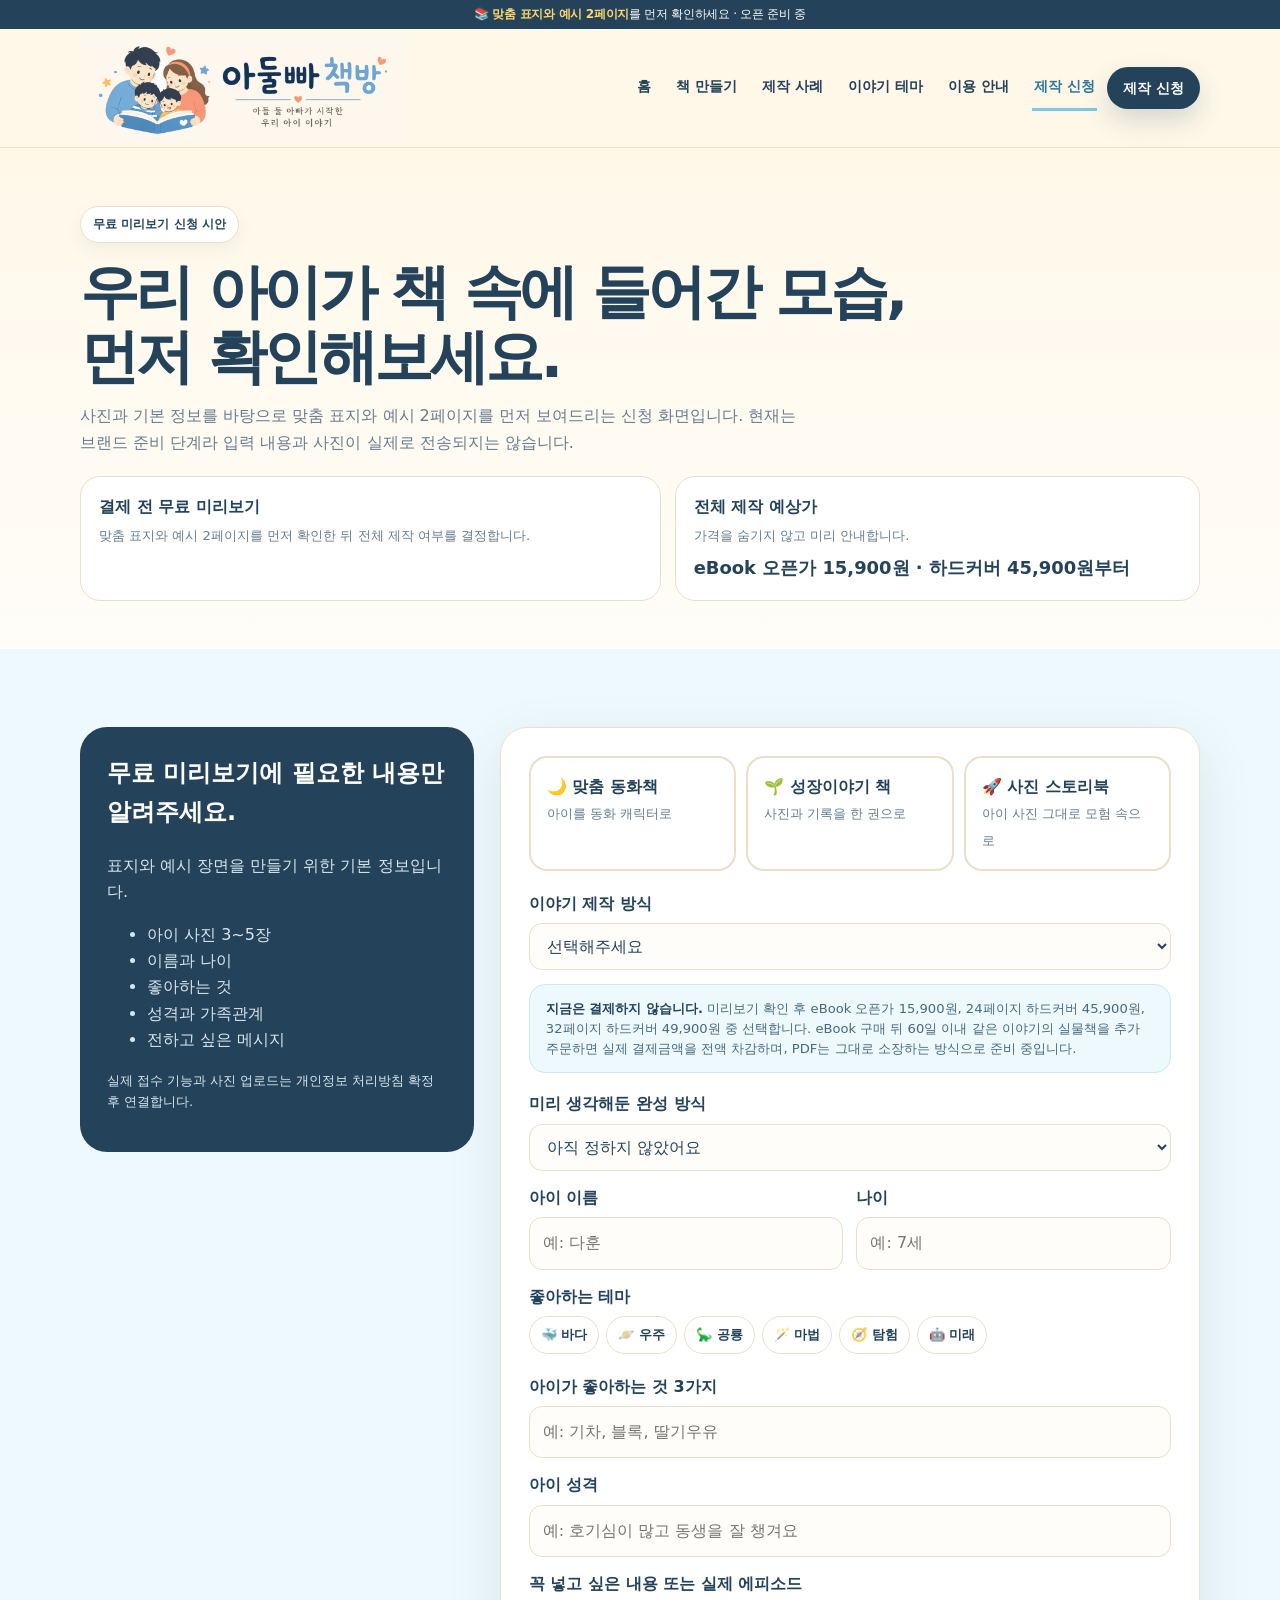
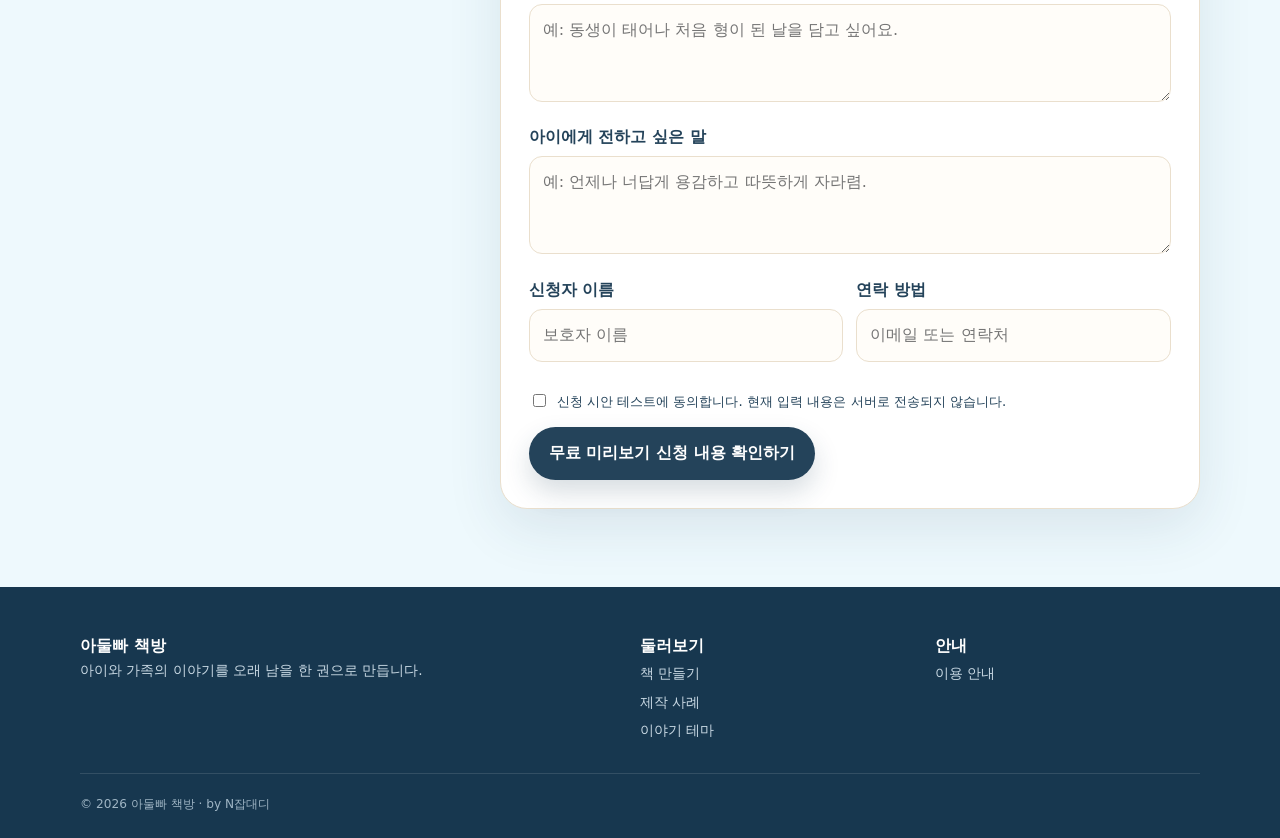
==== apply.html @ bc0a2688 "Fix mobile title wrapping and clarify eBook credit [site-v27]" ====
<!doctype html><html lang="ko"><head><meta charset="utf-8"><meta name="viewport" content="width=device-width,initial-scale=1"><title>무료 미리보기 신청 | 아둘빠 책방</title><link rel="stylesheet" href="styles.css?v=12"><link rel="stylesheet" href="image-fixes-v27.css?v=27"></head><body><div class="notice">📚 <b>맞춤 표지와 예시 2페이지</b>를 먼저 확인하세요 · 오픈 준비 중</div><header><div class="container nav"><a class="brand brand-original" href="index.html" aria-label="아둘빠 책방 홈"><span class="brand-art" aria-hidden="true"></span><span class="brand-lettering" aria-hidden="true"></span></a><nav class="navlinks"><a href="index.html">홈</a><a href="products.html">책 만들기</a><a href="stories.html">제작 사례</a><a href="themes.html">이야기 테마</a><a href="guide.html">이용 안내</a><a href="apply.html">제작 신청</a></nav><a class="btn btn-primary btn-small" href="apply.html">제작 신청</a><button class="menu">☰</button></div></header><main><section class="page-hero"><div class="container"><span class="eyebrow">무료 미리보기 신청 시안</span><h1>우리 아이가 책 속에 들어간 모습,<br>먼저 확인해보세요.</h1><p>사진과 기본 정보를 바탕으로 맞춤 표지와 예시 2페이지를 먼저 보여드리는 신청 화면입니다. 현재는 브랜드 준비 단계라 입력 내용과 사진이 실제로 전송되지는 않습니다.</p><div class="preview-promise"><div class="preview-promise-main"><strong>결제 전 무료 미리보기</strong><span>맞춤 표지와 예시 2페이지를 먼저 확인한 뒤 전체 제작 여부를 결정합니다.</span></div><div class="preview-promise-price"><strong>전체 제작 예상가</strong><span>가격을 숨기지 않고 미리 안내합니다.</span><b>eBook 오픈가 15,900원 · 하드커버 45,900원부터</b></div></div></div></section><section class="section blue"><div class="container form-layout"><aside class="form-side"><h2>무료 미리보기에 필요한 내용만 알려주세요.</h2><p>표지와 예시 장면을 만들기 위한 기본 정보입니다.</p><ul><li>아이 사진 3~5장</li><li>이름과 나이</li><li>좋아하는 것</li><li>성격과 가족관계</li><li>전하고 싶은 메시지</li></ul><p style="font-size:.8rem">실제 접수 기능과 사진 업로드는 개인정보 처리방침 확정 후 연결합니다.</p></aside><form class="form-card" id="bookForm"><div class="choice-grid"><label class="choice"><input type="radio" name="bookType" value="맞춤 동화책" required><strong>🌙 맞춤 동화책</strong><span>아이를 동화 캐릭터로</span></label><label class="choice"><input type="radio" name="bookType" value="성장이야기 책" required><strong>🌱 성장이야기 책</strong><span>사진과 기록을 한 권으로</span></label><label class="choice"><input type="radio" name="bookType" value="사진 주인공 스토리북" required><strong>🚀 사진 스토리북</strong><span>아이 사진 그대로 모험 속으로</span></label></div><div class="field"><label for="storyType">이야기 제작 방식</label><select id="storyType" name="storyType"><option value="">선택해주세요</option><option>준비된 이야기형</option><option>새 스토리 제작형</option><option>실제 사진·기록형</option></select></div><div class="format-choice-note"><b>지금은 결제하지 않습니다.</b> 미리보기 확인 후 eBook 오픈가 15,900원, 24페이지 하드커버 45,900원, 32페이지 하드커버 49,900원 중 선택합니다. eBook 구매 뒤 60일 이내 같은 이야기의 실물책을 추가 주문하면 실제 결제금액을 전액 차감하며, PDF는 그대로 소장하는 방식으로 준비 중입니다.</div><div class="field"><label for="bookFormat">미리 생각해둔 완성 방식</label><select id="bookFormat" name="bookFormat"><option value="">아직 정하지 않았어요</option><option>eBook PDF · 오픈가 예상 15,900원</option><option>24페이지 하드커버 · 예상 45,900원</option><option>32페이지 하드커버 · 예상 49,900원</option></select></div><div class="grid2"><div class="field"><label for="childName">아이 이름</label><input id="childName" name="childName" placeholder="예: 다훈" required></div><div class="field"><label for="age">나이</label><input id="age" name="age" placeholder="예: 7세" required></div></div><div class="field"><label>좋아하는 테마</label><div class="chips"><label class="chip"><input type="radio" name="theme" value="바다"><span>🐳 바다</span></label><label class="chip"><input type="radio" name="theme" value="우주"><span>🪐 우주</span></label><label class="chip"><input type="radio" name="theme" value="공룡"><span>🦕 공룡</span></label><label class="chip"><input type="radio" name="theme" value="마법"><span>🪄 마법</span></label><label class="chip"><input type="radio" name="theme" value="탐험"><span>🧭 탐험</span></label><label class="chip"><input type="radio" name="theme" value="미래"><span>🤖 미래</span></label></div></div><div class="field"><label for="likes">아이가 좋아하는 것 3가지</label><input id="likes" name="likes" placeholder="예: 기차, 블록, 딸기우유"></div><div class="field"><label for="personality">아이 성격</label><input id="personality" name="personality" placeholder="예: 호기심이 많고 동생을 잘 챙겨요"></div><div class="field"><label for="story">꼭 넣고 싶은 내용 또는 실제 에피소드</label><textarea id="story" name="story" placeholder="예: 동생이 태어나 처음 형이 된 날을 담고 싶어요."></textarea></div><div class="field"><label for="message">아이에게 전하고 싶은 말</label><textarea id="message" name="message" placeholder="예: 언제나 너답게 용감하고 따뜻하게 자라렴."></textarea></div><div class="grid2"><div class="field"><label for="parent">신청자 이름</label><input id="parent" name="parent" placeholder="보호자 이름"></div><div class="field"><label for="contact">연락 방법</label><input id="contact" name="contact" placeholder="이메일 또는 연락처"></div></div><label class="agree"><input type="checkbox" required><span>신청 시안 테스트에 동의합니다. 현재 입력 내용은 서버로 전송되지 않습니다.</span></label><button class="btn btn-primary" type="submit">무료 미리보기 신청 내용 확인하기</button><div class="result" id="result">신청서 시안이 잘 작동해요. 실제 접수 기능은 다음 단계에서 연결합니다 😊</div></form></div></section></main><footer><div class="container"><div class="footer-grid"><div><strong>아둘빠 책방</strong><p>아이와 가족의 이야기를 오래 남을 한 권으로 만듭니다.</p></div><div><strong>둘러보기</strong><a href="products.html">책 만들기</a><a href="stories.html">제작 사례</a><a href="themes.html">이야기 테마</a></div><div><strong>안내</strong><a href="guide.html">이용 안내</a></div></div><div class="copy">© <span data-year></span> 아둘빠 책방 · by N잡대디</div></div></footer><script src="script.js?v=27"></script></body></html>
---- styles.css ----
:root{--cream:#fff8e9;--paper:#fffdf8;--sky:#7ec8e3;--sky2:#e8f7fc;--navy:#24435a;--yellow:#ffd66b;--coral:#f59e8b;--line:#eadfcd;--muted:#667d8e;--shadow:0 18px 55px rgba(36,67,90,.11);--radius:26px;--container:1120px}*{box-sizing:border-box}html{scroll-behavior:smooth}body{margin:0;background:var(--cream);color:var(--navy);font-family:Pretendard,"Noto Sans KR",system-ui,-apple-system,BlinkMacSystemFont,"Segoe UI",sans-serif;line-height:1.65}a{color:inherit;text-decoration:none}button,input,textarea,select{font:inherit}img,svg{display:block;max-width:100%}.container{width:min(calc(100% - 36px),var(--container));margin:auto}.notice{background:var(--navy);color:#fff;text-align:center;padding:8px 12px;font-size:.82rem}.notice b{color:var(--yellow)}header{position:sticky;top:0;z-index:40;background:rgba(255,248,233,.92);backdrop-filter:blur(12px);border-bottom:1px solid var(--line)}.nav{height:78px;display:flex;align-items:center;gap:24px}.brand{display:flex;align-items:center;gap:12px}.brand-mark{width:52px;height:52px;border-radius:50%;background:#fff;border:1px solid var(--line);display:grid;place-items:center}.brand-mark svg{width:44px;height:44px}.brand strong{display:block;font-size:1.12rem;letter-spacing:-.04em}.brand small{display:block;color:#6a8292;font-size:.72rem}.navlinks{display:flex;gap:21px;margin-left:auto;align-items:center;font-weight:800;font-size:.9rem}.navlinks a{padding:9px 2px;border-bottom:3px solid transparent}.navlinks a:hover,.navlinks a.active{color:#2d789a;border-color:var(--sky)}.menu{display:none;margin-left:auto;border:0;background:#fff;width:44px;height:44px;border-radius:14px;font-size:1.2rem;box-shadow:0 8px 20px rgba(36,67,90,.08)}.btn{display:inline-flex;align-items:center;justify-content:center;gap:8px;border-radius:999px;padding:13px 20px;border:0;font-weight:850;cursor:pointer;transition:.2s}.btn:hover{transform:translateY(-2px)}.btn-primary{background:var(--navy);color:#fff;box-shadow:0 12px 26px rgba(36,67,90,.18)}.btn-soft{background:#fff;border:1px solid var(--line)}.btn-sky{background:var(--sky);color:#17394f}.btn-small{padding:10px 16px;font-size:.85rem}.eyebrow{display:inline-flex;align-items:center;gap:8px;background:#fff;border:1px solid var(--line);border-radius:999px;padding:7px 12px;font-size:.77rem;font-weight:850;box-shadow:0 7px 18px rgba(36,67,90,.06)}h1,h2,h3,p{margin-top:0}.hero{padding:70px 0 68px;overflow:hidden;background:radial-gradient(circle at 86% 10%,#fff 0 15%,transparent 16%),linear-gradient(180deg,var(--cream),#fffdf8)}.hero-grid{display:grid;grid-template-columns:1.02fr .98fr;gap:50px;align-items:center}.hero h1{font-size:clamp(2.75rem,5vw,4.8rem);line-height:1.08;letter-spacing:-.067em;margin:20px 0}.hero .lead{font-size:1.05rem;color:var(--muted);max-width:610px}.highlight{position:relative;display:inline-block;z-index:0}.highlight:after{content:"";position:absolute;left:-3px;right:-3px;bottom:5px;height:18px;background:var(--yellow);border-radius:18px;z-index:-1;opacity:.85}.hero-actions{display:flex;flex-wrap:wrap;gap:10px;margin:25px 0 20px}.hero-meta{display:flex;flex-wrap:wrap;gap:14px;font-size:.86rem;font-weight:750;color:#5d7688}.hero-meta i{font-style:normal;color:#26936e}.visual-card{background:linear-gradient(145deg,#dff4fb,#fff1c2);border:8px solid #fff;border-radius:38px;min-height:470px;position:relative;overflow:hidden;box-shadow:var(--shadow)}.visual-card:before{content:"";position:absolute;inset:18px;border:2px dashed rgba(36,67,90,.12);border-radius:26px}.book-cover{position:absolute;right:7%;top:13%;width:54%;transform:rotate(5deg);filter:drop-shadow(0 24px 22px rgba(36,67,90,.2))}.family-card{position:absolute;left:6%;bottom:8%;width:41%;background:#fff;border-radius:24px;padding:12px;box-shadow:0 16px 38px rgba(36,67,90,.16);transform:rotate(-5deg)}.float-note{position:absolute;left:4%;top:8%;background:#fff;padding:10px 14px;border-radius:16px;font-weight:800;font-size:.76rem;box-shadow:0 10px 26px rgba(36,67,90,.1)}.section{padding:78px 0}.white{background:#fff}.blue{background:#eef9fd}.head{display:flex;justify-content:space-between;gap:34px;align-items:end;margin-bottom:34px}.head h2{font-size:clamp(2rem,3.8vw,3.5rem);line-height:1.16;letter-spacing:-.055em;margin:13px 0 0}.head p{max-width:500px;color:var(--muted)}.center{text-align:center;display:block}.center p{margin:14px auto 0}.quick-grid{display:grid;grid-template-columns:repeat(3,1fr);gap:18px}.quick-card{background:#fffdf9;border:1px solid var(--line);border-radius:24px;padding:25px;box-shadow:0 12px 30px rgba(36,67,90,.06);min-height:255px;display:flex;flex-direction:column}.quick-card .icon{width:56px;height:56px;border-radius:18px;background:#fff;display:grid;place-items:center;font-size:1.8rem;box-shadow:0 9px 24px rgba(36,67,90,.08)}.quick-card h3{font-size:1.4rem;margin:19px 0 8px}.quick-card p{color:var(--muted);font-size:.92rem}.quick-card .more{margin-top:auto;font-weight:900;color:#337797}.sample{display:grid;grid-template-columns:1fr 1fr;gap:42px;align-items:center}.sample-art{background:linear-gradient(135deg,#dff4fb,#fff1c6);border:10px solid #fff;border-radius:32px;box-shadow:var(--shadow);padding:24px;min-height:390px;overflow:hidden}.sample-art svg{width:100%;height:100%}.checks{display:grid;gap:11px;margin:22px 0}.check{display:grid;grid-template-columns:42px 1fr;gap:12px;padding:14px;border-radius:16px;background:#fff;border:1px solid var(--line)}.check i{font-style:normal;width:42px;height:42px;border-radius:13px;background:var(--sky2);display:grid;place-items:center;font-weight:900}.check b{display:block}.check span{font-size:.86rem;color:var(--muted)}.cta-band{display:grid;grid-template-columns:1.1fr .9fr;gap:30px;background:var(--navy);color:#fff;border-radius:36px;padding:42px;box-shadow:var(--shadow)}.cta-band p{color:#d8e6ef}.slots{display:grid;gap:10px}.slot{background:rgba(255,255,255,.1);border:1px solid rgba(255,255,255,.12);border-radius:16px;padding:16px}.slot.open{background:#fff;color:var(--navy)}.slot.open small{color:#278f6d}.slot strong,.slot small{display:block}.slot small{color:#d8e6ef}.page-hero{padding:58px 0 48px;background:linear-gradient(180deg,var(--cream),#fffdf8)}.page-hero h1{font-size:clamp(2.45rem,4.6vw,4.25rem);line-height:1.12;letter-spacing:-.06em;margin:16px 0 13px}.page-hero p{max-width:720px;color:var(--muted);font-size:1rem}.product-list{display:grid;gap:20px}.product-row{display:grid;grid-template-columns:170px 1fr 230px;gap:24px;align-items:center;background:#fff;border:1px solid var(--line);border-radius:25px;padding:24px}.product-emoji{height:142px;border-radius:22px;background:var(--tint,#e8f7fc);display:grid;place-items:center;font-size:4rem}.product-row h2{font-size:1.7rem;margin-bottom:8px}.product-row p{color:var(--muted);font-size:.93rem}.specs{display:grid;grid-template-columns:repeat(2,1fr);gap:8px}.spec{background:#fffdf8;border:1px solid var(--line);border-radius:13px;padding:10px 12px;font-size:.82rem}.product-price{background:var(--navy);color:#fff;border-radius:20px;padding:20px}.product-price small{display:block;color:#d6e4ec}.product-price strong{font-size:1.28rem;display:block;margin:6px 0 12px}.gallery{display:grid;grid-template-columns:repeat(2,1fr);gap:20px}.case{background:#fff;border:1px solid var(--line);border-radius:26px;overflow:hidden;box-shadow:0 12px 30px rgba(36,67,90,.06)}.case-art{min-height:300px;background:linear-gradient(135deg,#dff4fb,#fff1c6);padding:22px}.case-body{padding:23px}.case-body p{color:var(--muted)}.case-meta{display:flex;flex-wrap:wrap;gap:8px}.pill{background:var(--sky2);border-radius:999px;padding:7px 11px;font-size:.78rem;font-weight:800}.themes{display:grid;grid-template-columns:repeat(4,1fr);gap:16px}.theme-card{border-radius:23px;padding:22px;min-height:190px;border:1px solid rgba(36,67,90,.08);display:flex;flex-direction:column;justify-content:space-between}.theme-card .emoji{font-size:2.5rem}.theme-card h3{font-size:1.32rem;margin:15px 0 3px}.theme-card p{font-size:.86rem;color:#587184}.sea{background:#dff5ff}.space{background:#e8e7ff}.dino{background:#e4f3d8}.magic{background:#f4e4ff}.explore{background:#fff0d2}.future{background:#ddf5ef}.forest{background:#e5f3e6}.birthday{background:#ffe7e2}.guide-grid{display:grid;grid-template-columns:repeat(2,1fr);gap:20px}.guide-card{background:#fff;border:1px solid var(--line);border-radius:24px;padding:25px}.guide-card h2{font-size:1.5rem}.guide-card p,.guide-card li{color:var(--muted);font-size:.92rem}.steps{display:grid;grid-template-columns:repeat(5,1fr);gap:12px}.step{background:#fff;border:1px solid var(--line);border-radius:20px;padding:20px}.step em{font-style:normal;color:#5796b3;font-size:.73rem;font-weight:900}.step h3{font-size:1.06rem;margin:13px 0 6px}.step p{font-size:.84rem;color:var(--muted)}.faq{display:grid;gap:10px}.faq details{background:#fff;border:1px solid var(--line);border-radius:17px;padding:17px 19px}.faq summary{font-weight:850;cursor:pointer;list-style:none}.faq p{margin:10px 0 0;color:var(--muted);font-size:.9rem}.form-layout{display:grid;grid-template-columns:.72fr 1.28fr;gap:26px;align-items:start}.form-side{background:var(--navy);color:#fff;border-radius:27px;padding:27px;position:sticky;top:104px}.form-side p,.form-side li{color:#d8e6ef}.form-card{background:#fff;border:1px solid var(--line);border-radius:27px;padding:28px;box-shadow:var(--shadow)}.choice-grid{display:grid;grid-template-columns:repeat(3,1fr);gap:10px;margin-bottom:20px}.choice{position:relative;border:2px solid var(--line);border-radius:18px;padding:16px;cursor:pointer}.choice input{position:absolute;opacity:0}.choice:has(input:checked){border-color:var(--sky);background:#effaff}.choice strong{display:block}.choice span{font-size:.8rem;color:var(--muted)}.grid2{display:grid;grid-template-columns:1fr 1fr;gap:13px}.field{margin-bottom:14px}.field label{display:block;font-weight:850;margin-bottom:6px}.field input,.field textarea,.field select{width:100%;border:1px solid var(--line);border-radius:13px;padding:12px 13px;background:#fffdf9;color:var(--navy);outline:none}.field textarea{min-height:98px;resize:vertical}.field input:focus,.field textarea:focus,.field select:focus{border-color:var(--sky);box-shadow:0 0 0 4px rgba(126,200,227,.17)}.chips{display:flex;flex-wrap:wrap;gap:7px}.chip{position:relative}.chip input{position:absolute;opacity:0}.chip span{display:inline-flex;padding:7px 11px;border:1px solid var(--line);border-radius:999px;font-size:.82rem;font-weight:750}.chip:has(input:checked) span{background:var(--sky2);border-color:var(--sky)}.agree{display:flex;gap:8px;align-items:flex-start;font-size:.83rem;margin:15px 0}.result{display:none;margin-top:15px;padding:14px;border-radius:14px;background:#e8f7ec;color:#236d45;font-weight:750}.result.show{display:block}footer{background:#17374f;color:#fff;padding:46px 0 24px}.footer-grid{display:grid;grid-template-columns:1.5fr repeat(2,.75fr);gap:30px}.footer-grid p,.footer-grid a{color:#c8d8e3;font-size:.85rem}.footer-grid a{display:block;padding:3px 0}.copy{border-top:1px solid rgba(255,255,255,.12);margin-top:28px;padding-top:20px;color:#9fb5c4;font-size:.76rem}@media(max-width:980px){.navlinks,.nav>.btn{display:none}.menu{display:block}.navlinks.open{display:flex;position:absolute;top:78px;left:16px;right:16px;background:#fff;border:1px solid var(--line);border-radius:20px;padding:15px;flex-direction:column;align-items:flex-start;box-shadow:var(--shadow)}.hero-grid,.sample,.cta-band,.form-layout{grid-template-columns:1fr}.quick-grid{grid-template-columns:1fr}.product-row{grid-template-columns:140px 1fr}.product-price{grid-column:1/-1}.themes{grid-template-columns:repeat(2,1fr)}.steps{grid-template-columns:repeat(2,1fr)}.gallery,.guide-grid{grid-template-columns:1fr}.form-side{position:static}.choice-grid{grid-template-columns:1fr}.footer-grid{grid-template-columns:1fr 1fr}.footer-grid>div:first-child{grid-column:1/-1}}@media(max-width:640px){.container{width:min(calc(100% - 24px),var(--container))}.notice{font-size:.72rem}.nav{height:68px}.brand-mark{width:46px;height:46px}.brand small{display:none}.hero{padding:46px 0 52px}.hero h1{font-size:clamp(2.28rem,11vw,3.15rem);line-height:1.08}.hero .lead{font-size:.95rem}.hero-actions .btn{width:100%}.hero-meta{font-size:.8rem;gap:10px}.visual-card{min-height:345px;border-width:6px}.float-note{font-size:.66rem}.section{padding:58px 0}.head{display:block;margin-bottom:27px}.head h2{font-size:2rem}.page-hero{padding:42px 0 36px}.page-hero h1{font-size:2.35rem}.quick-card{min-height:auto}.sample{gap:24px}.sample-art{min-height:310px}.cta-band{padding:28px 21px}.product-row{grid-template-columns:1fr;padding:18px}.product-emoji{height:115px}.specs{grid-template-columns:1fr 1fr}.themes{grid-template-columns:1fr 1fr}.theme-card{min-height:155px;padding:17px}.steps{grid-template-columns:1fr}.step{padding:18px}.form-card{padding:21px 17px}.grid2{grid-template-columns:1fr}.footer-grid{grid-template-columns:1fr}.footer-grid>div:first-child{grid-column:auto}}
---- image-fixes-v27.css ----
@import url("image-fixes-v26.css?v=26");

.product-hero-title .mobile-title{display:none}
.product-hero-title .desktop-title{display:block}
.page-hero .product-hero-title{max-width:980px;text-wrap:balance;word-break:keep-all}
.page-hero .product-hero-copy{word-break:keep-all;max-width:760px}

.ebook-credit-banner{margin-top:18px;padding:16px 18px;border-radius:18px;background:#eaf7ee;border:1px solid #c7e5d1;color:#326849;font-size:.82rem;line-height:1.55}
.ebook-credit-banner b{display:block;color:#234f38;font-size:.92rem;margin-bottom:3px}

@media(max-width:640px){
  .page-hero{padding:44px 0 38px!important}
  .product-hero-title .desktop-title{display:none}
  .product-hero-title .mobile-title{display:block}
  .page-hero .product-hero-title{font-size:clamp(2.08rem,9.2vw,2.32rem)!important;line-height:1.16!important;letter-spacing:-.055em!important;margin:16px 0 17px!important}
  .product-hero-title .mobile-title span{display:block;white-space:nowrap}
  .page-hero .product-hero-copy{font-size:.94rem!important;line-height:1.75!important}
  .product-intro-note{font-size:.82rem!important;line-height:1.7!important;padding:15px!important}
}
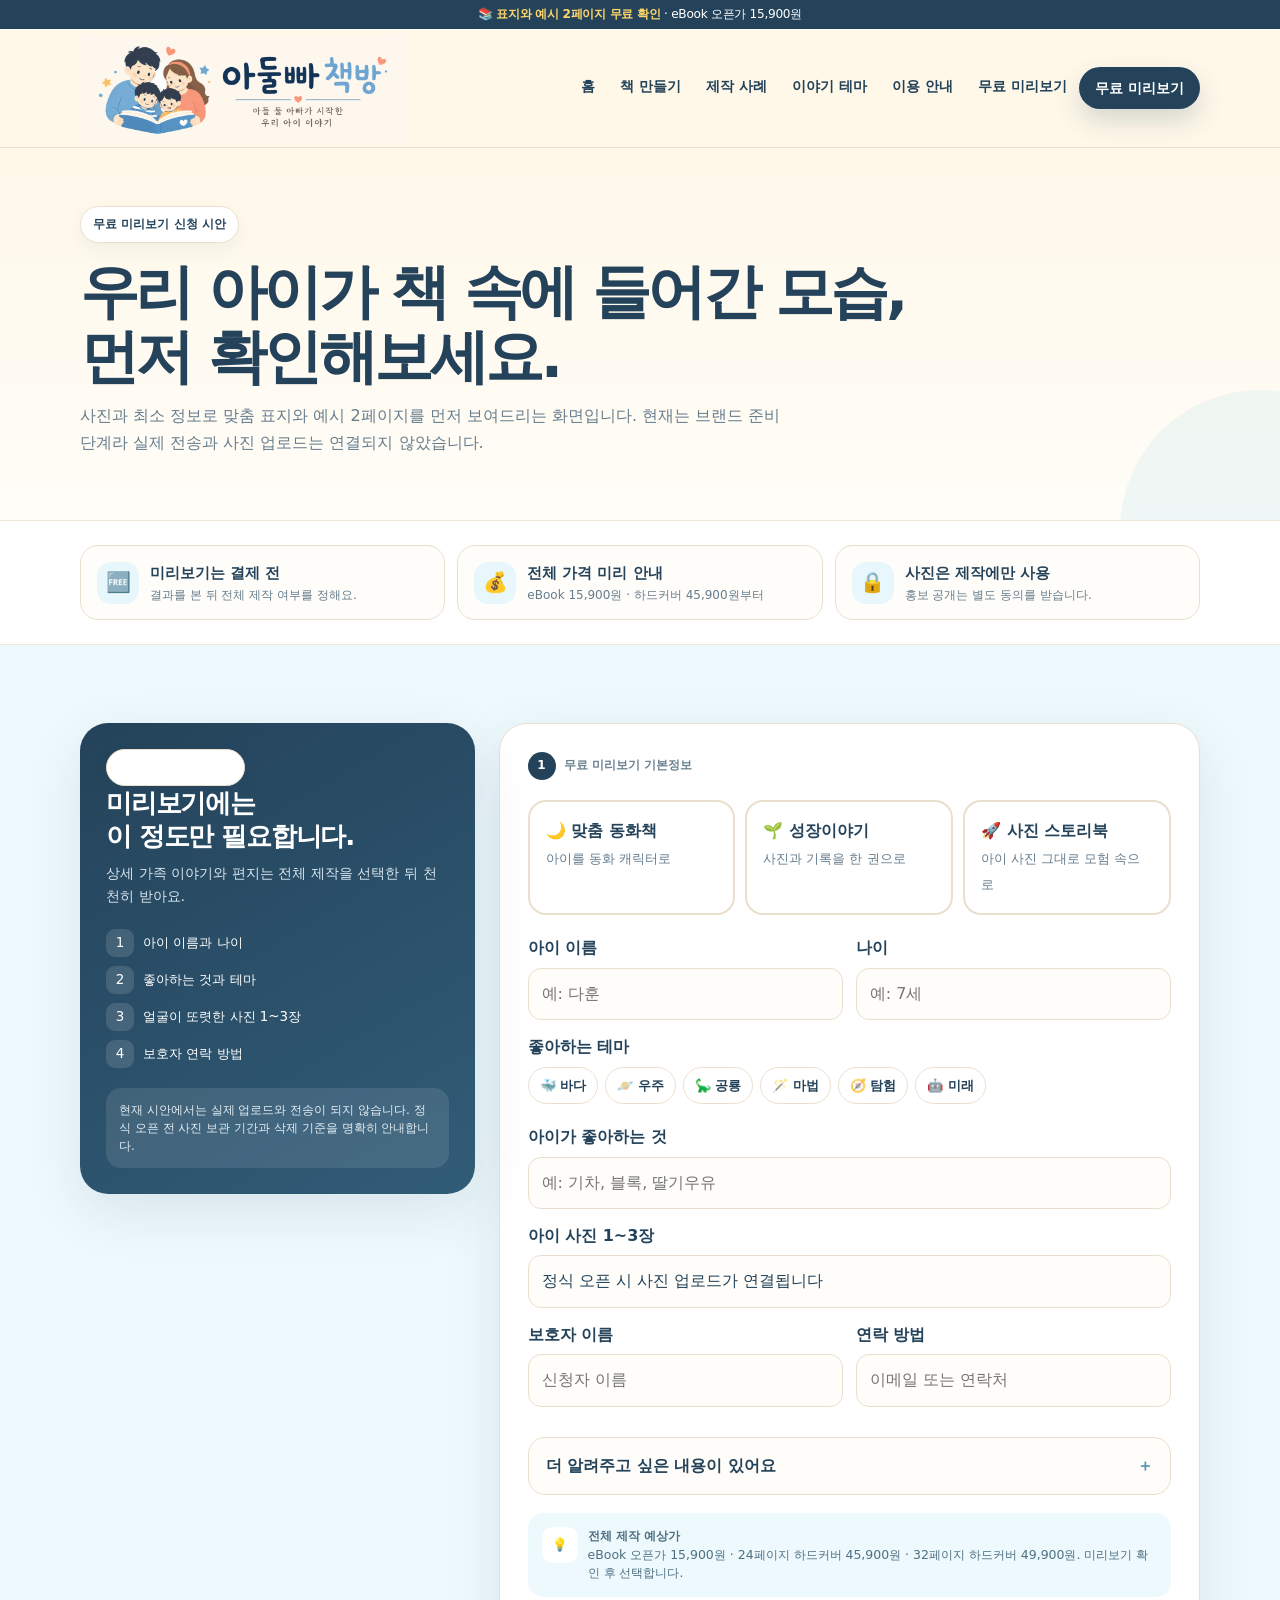
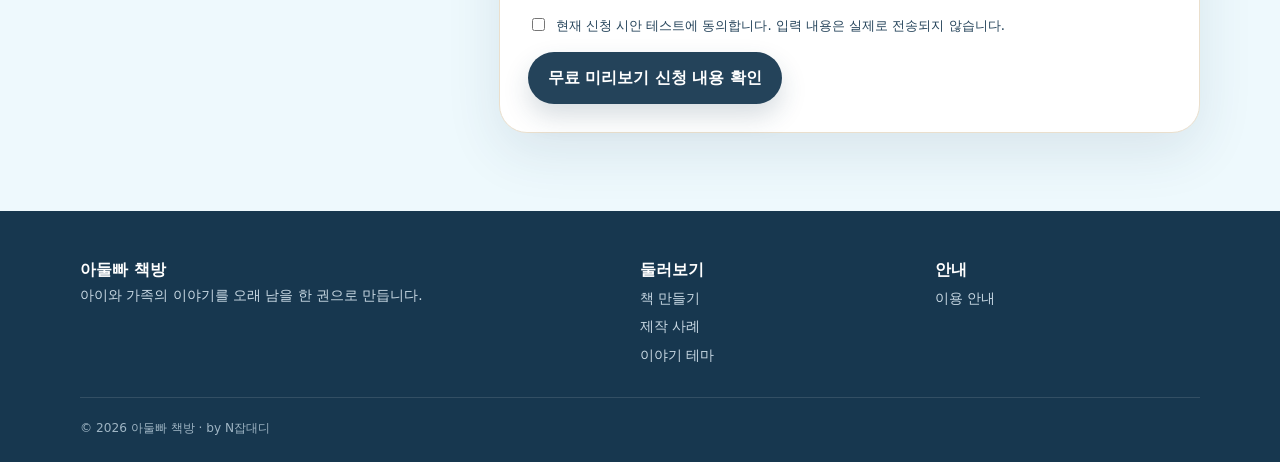
==== commit e250b0e3: "Polish mobile conversion flow and trust content [site-v28]" ====
--- a/apply.html
+++ b/apply.html
@@ -1 +1 @@
-<!doctype html><html lang="ko"><head><meta charset="utf-8"><meta name="viewport" content="width=device-width,initial-scale=1"><title>무료 미리보기 신청 | 아둘빠 책방</title><link rel="stylesheet" href="styles.css?v=12"><link rel="stylesheet" href="image-fixes-v27.css?v=27"></head><body><div class="notice">📚 <b>맞춤 표지와 예시 2페이지</b>를 먼저 확인하세요 · 오픈 준비 중</div><header><div class="container nav"><a class="brand brand-original" href="index.html" aria-label="아둘빠 책방 홈"><span class="brand-art" aria-hidden="true"></span><span class="brand-lettering" aria-hidden="true"></span></a><nav class="navlinks"><a href="index.html">홈</a><a href="products.html">책 만들기</a><a href="stories.html">제작 사례</a><a href="themes.html">이야기 테마</a><a href="guide.html">이용 안내</a><a href="apply.html">제작 신청</a></nav><a class="btn btn-primary btn-small" href="apply.html">제작 신청</a><button class="menu">☰</button></div></header><main><section class="page-hero"><div class="container"><span class="eyebrow">무료 미리보기 신청 시안</span><h1>우리 아이가 책 속에 들어간 모습,<br>먼저 확인해보세요.</h1><p>사진과 기본 정보를 바탕으로 맞춤 표지와 예시 2페이지를 먼저 보여드리는 신청 화면입니다. 현재는 브랜드 준비 단계라 입력 내용과 사진이 실제로 전송되지는 않습니다.</p><div class="preview-promise"><div class="preview-promise-main"><strong>결제 전 무료 미리보기</strong><span>맞춤 표지와 예시 2페이지를 먼저 확인한 뒤 전체 제작 여부를 결정합니다.</span></div><div class="preview-promise-price"><strong>전체 제작 예상가</strong><span>가격을 숨기지 않고 미리 안내합니다.</span><b>eBook 오픈가 15,900원 · 하드커버 45,900원부터</b></div></div></div></section><section class="section blue"><div class="container form-layout"><aside class="form-side"><h2>무료 미리보기에 필요한 내용만 알려주세요.</h2><p>표지와 예시 장면을 만들기 위한 기본 정보입니다.</p><ul><li>아이 사진 3~5장</li><li>이름과 나이</li><li>좋아하는 것</li><li>성격과 가족관계</li><li>전하고 싶은 메시지</li></ul><p style="font-size:.8rem">실제 접수 기능과 사진 업로드는 개인정보 처리방침 확정 후 연결합니다.</p></aside><form class="form-card" id="bookForm"><div class="choice-grid"><label class="choice"><input type="radio" name="bookType" value="맞춤 동화책" required><strong>🌙 맞춤 동화책</strong><span>아이를 동화 캐릭터로</span></label><label class="choice"><input type="radio" name="bookType" value="성장이야기 책" required><strong>🌱 성장이야기 책</strong><span>사진과 기록을 한 권으로</span></label><label class="choice"><input type="radio" name="bookType" value="사진 주인공 스토리북" required><strong>🚀 사진 스토리북</strong><span>아이 사진 그대로 모험 속으로</span></label></div><div class="field"><label for="storyType">이야기 제작 방식</label><select id="storyType" name="storyType"><option value="">선택해주세요</option><option>준비된 이야기형</option><option>새 스토리 제작형</option><option>실제 사진·기록형</option></select></div><div class="format-choice-note"><b>지금은 결제하지 않습니다.</b> 미리보기 확인 후 eBook 오픈가 15,900원, 24페이지 하드커버 45,900원, 32페이지 하드커버 49,900원 중 선택합니다. eBook 구매 뒤 60일 이내 같은 이야기의 실물책을 추가 주문하면 실제 결제금액을 전액 차감하며, PDF는 그대로 소장하는 방식으로 준비 중입니다.</div><div class="field"><label for="bookFormat">미리 생각해둔 완성 방식</label><select id="bookFormat" name="bookFormat"><option value="">아직 정하지 않았어요</option><option>eBook PDF · 오픈가 예상 15,900원</option><option>24페이지 하드커버 · 예상 45,900원</option><option>32페이지 하드커버 · 예상 49,900원</option></select></div><div class="grid2"><div class="field"><label for="childName">아이 이름</label><input id="childName" name="childName" placeholder="예: 다훈" required></div><div class="field"><label for="age">나이</label><input id="age" name="age" placeholder="예: 7세" required></div></div><div class="field"><label>좋아하는 테마</label><div class="chips"><label class="chip"><input type="radio" name="theme" value="바다"><span>🐳 바다</span></label><label class="chip"><input type="radio" name="theme" value="우주"><span>🪐 우주</span></label><label class="chip"><input type="radio" name="theme" value="공룡"><span>🦕 공룡</span></label><label class="chip"><input type="radio" name="theme" value="마법"><span>🪄 마법</span></label><label class="chip"><input type="radio" name="theme" value="탐험"><span>🧭 탐험</span></label><label class="chip"><input type="radio" name="theme" value="미래"><span>🤖 미래</span></label></div></div><div class="field"><label for="likes">아이가 좋아하는 것 3가지</label><input id="likes" name="likes" placeholder="예: 기차, 블록, 딸기우유"></div><div class="field"><label for="personality">아이 성격</label><input id="personality" name="personality" placeholder="예: 호기심이 많고 동생을 잘 챙겨요"></div><div class="field"><label for="story">꼭 넣고 싶은 내용 또는 실제 에피소드</label><textarea id="story" name="story" placeholder="예: 동생이 태어나 처음 형이 된 날을 담고 싶어요."></textarea></div><div class="field"><label for="message">아이에게 전하고 싶은 말</label><textarea id="message" name="message" placeholder="예: 언제나 너답게 용감하고 따뜻하게 자라렴."></textarea></div><div class="grid2"><div class="field"><label for="parent">신청자 이름</label><input id="parent" name="parent" placeholder="보호자 이름"></div><div class="field"><label for="contact">연락 방법</label><input id="contact" name="contact" placeholder="이메일 또는 연락처"></div></div><label class="agree"><input type="checkbox" required><span>신청 시안 테스트에 동의합니다. 현재 입력 내용은 서버로 전송되지 않습니다.</span></label><button class="btn btn-primary" type="submit">무료 미리보기 신청 내용 확인하기</button><div class="result" id="result">신청서 시안이 잘 작동해요. 실제 접수 기능은 다음 단계에서 연결합니다 😊</div></form></div></section></main><footer><div class="container"><div class="footer-grid"><div><strong>아둘빠 책방</strong><p>아이와 가족의 이야기를 오래 남을 한 권으로 만듭니다.</p></div><div><strong>둘러보기</strong><a href="products.html">책 만들기</a><a href="stories.html">제작 사례</a><a href="themes.html">이야기 테마</a></div><div><strong>안내</strong><a href="guide.html">이용 안내</a></div></div><div class="copy">© <span data-year></span> 아둘빠 책방 · by N잡대디</div></div></footer><script src="script.js?v=27"></script></body></html>+<!doctype html><html lang="ko"><head><meta charset="utf-8"><meta name="viewport" content="width=device-width,initial-scale=1"><title>무료 미리보기 신청 | 아둘빠 책방</title><link rel="stylesheet" href="styles.css?v=12"><link rel="stylesheet" href="image-fixes-v28.css?v=28"></head><body><div class="notice">📚 <b>표지와 예시 2페이지 무료 확인</b> · eBook 오픈가 15,900원</div><header><div class="container nav"><a class="brand brand-original" href="index.html" aria-label="아둘빠 책방 홈"><span class="brand-art" aria-hidden="true"></span><span class="brand-lettering" aria-hidden="true"></span></a><nav class="navlinks"><a href="index.html">홈</a><a href="products.html">책 만들기</a><a href="stories.html">제작 사례</a><a href="themes.html">이야기 테마</a><a href="guide.html">이용 안내</a><a href="apply.html?mode=preview">무료 미리보기</a></nav><a class="btn btn-primary btn-small" href="apply.html?mode=preview">무료 미리보기</a><button class="menu">☰</button></div></header><main><section class="page-hero"><div class="container"><span class="eyebrow">무료 미리보기 신청 시안</span><h1 class="sales-title"><span class="desktop-title">우리 아이가 책 속에 들어간 모습,<br>먼저 확인해보세요.</span><span class="mobile-title"><span>우리 아이가</span><span>책 속에 들어간 모습,</span><span>먼저 확인해보세요.</span></span></h1><p class="sales-copy">사진과 최소 정보로 맞춤 표지와 예시 2페이지를 먼저 보여드리는 화면입니다. 현재는 브랜드 준비 단계라 실제 전송과 사진 업로드는 연결되지 않았습니다.</p></div></section><section class="trust-strip"><div class="container trust-grid"><div class="trust-item"><i>🆓</i><div><b>미리보기는 결제 전</b><span>결과를 본 뒤 전체 제작 여부를 정해요.</span></div></div><div class="trust-item"><i>💰</i><div><b>전체 가격 미리 안내</b><span>eBook 15,900원 · 하드커버 45,900원부터</span></div></div><div class="trust-item"><i>🔒</i><div><b>사진은 제작에만 사용</b><span>홍보 공개는 별도 동의를 받습니다.</span></div></div></div></section><section class="section blue"><div class="container preview-form-shell"><aside class="preview-side"><span class="eyebrow">약 2분이면 충분해요</span><h2>미리보기에는<br>이 정도만 필요합니다.</h2><p>상세 가족 이야기와 편지는 전체 제작을 선택한 뒤 천천히 받아요.</p><div class="preview-side-list"><div><i>1</i><span>아이 이름과 나이</span></div><div><i>2</i><span>좋아하는 것과 테마</span></div><div><i>3</i><span>얼굴이 또렷한 사진 1~3장</span></div><div><i>4</i><span>보호자 연락 방법</span></div></div><div class="privacy-mini">현재 시안에서는 실제 업로드와 전송이 되지 않습니다. 정식 오픈 전 사진 보관 기간과 삭제 기준을 명확히 안내합니다.</div></aside><form class="preview-form-card" id="bookForm"><div class="form-progress"><b>1</b><span>무료 미리보기 기본정보</span></div><div class="choice-grid"><label class="choice"><input type="radio" name="bookType" value="맞춤 동화책" required><strong>🌙 맞춤 동화책</strong><span>아이를 동화 캐릭터로</span></label><label class="choice"><input type="radio" name="bookType" value="성장이야기 책" required><strong>🌱 성장이야기</strong><span>사진과 기록을 한 권으로</span></label><label class="choice"><input type="radio" name="bookType" value="사진 주인공 스토리북" required><strong>🚀 사진 스토리북</strong><span>아이 사진 그대로 모험 속으로</span></label></div><div class="grid2"><div class="field"><label for="childName">아이 이름</label><input id="childName" name="childName" placeholder="예: 다훈" required></div><div class="field"><label for="age">나이</label><input id="age" name="age" placeholder="예: 7세" required></div></div><div class="field"><label>좋아하는 테마</label><div class="chips"><label class="chip"><input type="radio" name="theme" value="바다"><span>🐳 바다</span></label><label class="chip"><input type="radio" name="theme" value="우주"><span>🪐 우주</span></label><label class="chip"><input type="radio" name="theme" value="공룡"><span>🦕 공룡</span></label><label class="chip"><input type="radio" name="theme" value="마법"><span>🪄 마법</span></label><label class="chip"><input type="radio" name="theme" value="탐험"><span>🧭 탐험</span></label><label class="chip"><input type="radio" name="theme" value="미래"><span>🤖 미래</span></label></div></div><div class="field"><label for="likes">아이가 좋아하는 것</label><input id="likes" name="likes" placeholder="예: 기차, 블록, 딸기우유"></div><div class="field"><label for="photoMock">아이 사진 1~3장</label><input id="photoMock" type="text" value="정식 오픈 시 사진 업로드가 연결됩니다" disabled></div><div class="grid2"><div class="field"><label for="parent">보호자 이름</label><input id="parent" name="parent" placeholder="신청자 이름" required></div><div class="field"><label for="contact">연락 방법</label><input id="contact" name="contact" placeholder="이메일 또는 연락처" required></div></div><details class="optional-details"><summary>더 알려주고 싶은 내용이 있어요</summary><div class="optional-fields"><div class="field"><label for="personality">아이 성격</label><input id="personality" name="personality" placeholder="예: 호기심이 많고 동생을 잘 챙겨요"></div><div class="field"><label for="story">기억에 남는 에피소드</label><textarea id="story" name="story" placeholder="전체 제작 때 꼭 넣고 싶은 일이 있다면 적어주세요."></textarea></div><div class="field"><label for="message">아이에게 전하고 싶은 말</label><textarea id="message" name="message" placeholder="예: 언제나 너답게 용감하고 따뜻하게 자라렴."></textarea></div></div></details><div class="form-trust-note"><i>💡</i><div><b>전체 제작 예상가</b><br>eBook 오픈가 15,900원 · 24페이지 하드커버 45,900원 · 32페이지 하드커버 49,900원. 미리보기 확인 후 선택합니다.</div></div><label class="agree"><input type="checkbox" required><span>현재 신청 시안 테스트에 동의합니다. 입력 내용은 실제로 전송되지 않습니다.</span></label><button class="btn btn-primary" type="submit">무료 미리보기 신청 내용 확인</button><div class="result" id="result">신청 화면이 정상적으로 작동해요. 실제 사진 업로드와 접수는 다음 단계에서 연결합니다 😊</div></form></div></section></main><footer><div class="container"><div class="footer-grid"><div><strong>아둘빠 책방</strong><p>아이와 가족의 이야기를 오래 남을 한 권으로 만듭니다.</p></div><div><strong>둘러보기</strong><a href="products.html">책 만들기</a><a href="stories.html">제작 사례</a><a href="themes.html">이야기 테마</a></div><div><strong>안내</strong><a href="guide.html">이용 안내</a></div></div><div class="copy">© <span data-year></span> 아둘빠 책방 · by N잡대디</div></div></footer><script src="script.js?v=28"></script><div class="mobile-cta"><div class="mobile-cta-copy"><b>우리 아이 책, 먼저 확인해보세요</b><small>맞춤 표지 + 예시 2페이지 · 결제 전</small></div><a class="btn" href="#bookForm">신청서로 이동</a></div></body></html>
--- a/image-fixes-v28.css
+++ b/image-fixes-v28.css
@@ -0,0 +1,121 @@
+@import url("image-fixes-v27.css?v=27");
+
+/* Shared sales hierarchy */
+.desktop-title{display:block}
+.mobile-title{display:none}
+.sales-title{max-width:980px;text-wrap:balance;word-break:keep-all}
+.sales-copy{max-width:760px;word-break:keep-all}
+.page-hero{position:relative;overflow:hidden}
+.page-hero:after{content:"";position:absolute;width:280px;height:280px;border-radius:50%;right:-120px;bottom:-150px;background:rgba(126,200,227,.12);pointer-events:none}
+.page-hero .container{position:relative;z-index:1}
+
+.trust-strip{background:#fff;border-top:1px solid rgba(234,223,205,.72);border-bottom:1px solid rgba(234,223,205,.72);padding:24px 0}
+.trust-grid{display:grid;grid-template-columns:repeat(3,1fr);gap:12px}
+.trust-item{display:grid;grid-template-columns:42px 1fr;gap:11px;align-items:center;background:#fffdf9;border:1px solid var(--line);border-radius:18px;padding:15px 16px}
+.trust-item i{font-style:normal;width:42px;height:42px;display:grid;place-items:center;border-radius:14px;background:var(--sky2);font-size:1.25rem}
+.trust-item b{display:block;font-size:.91rem;margin-bottom:2px}
+.trust-item span{display:block;color:var(--muted);font-size:.75rem;line-height:1.42}
+
+.conversion-proof{background:#fff}
+.proof-grid{display:grid;grid-template-columns:1.05fr .95fr;gap:24px;align-items:center}
+.proof-copy h2{font-size:clamp(2rem,3.7vw,3.35rem);line-height:1.15;letter-spacing:-.055em;margin:15px 0}
+.proof-copy p{color:var(--muted);max-width:620px}
+.proof-points{display:grid;gap:10px;margin:20px 0 24px}
+.proof-point{display:grid;grid-template-columns:38px 1fr;gap:11px;align-items:start;padding:13px 14px;border-radius:16px;background:#f8fcfd;border:1px solid #dcecf1}
+.proof-point i{font-style:normal;width:38px;height:38px;display:grid;place-items:center;border-radius:12px;background:#fff;font-weight:950;color:#337797}
+.proof-point b{display:block;font-size:.9rem;margin-bottom:2px}
+.proof-point span{display:block;color:var(--muted);font-size:.78rem;line-height:1.45}
+.proof-book{background:linear-gradient(135deg,#e7f7fc,#fff2c9);border:8px solid #fff;border-radius:30px;min-height:430px;display:grid;place-items:center;padding:30px;box-shadow:var(--shadow)}
+.proof-book img{width:min(66%,300px);border-radius:9px;box-shadow:0 23px 42px rgba(36,67,90,.22)}
+
+.mini-price-row{display:flex;gap:8px;flex-wrap:wrap;margin-top:14px}
+.mini-price{background:#fff;border:1px solid var(--line);border-radius:999px;padding:8px 12px;font-size:.76rem;font-weight:850}
+.mini-price strong{color:#d06f54}
+
+/* Short preview form */
+.preview-form-shell{display:grid;grid-template-columns:.72fr 1.28fr;gap:24px;align-items:start}
+.preview-side{position:sticky;top:132px;background:linear-gradient(150deg,#24435a,#315c78);color:#fff;border-radius:28px;padding:26px;box-shadow:var(--shadow)}
+.preview-side h2{font-size:1.65rem;line-height:1.25;letter-spacing:-.045em;margin-bottom:10px}
+.preview-side p{color:#d8e6ef;font-size:.9rem}
+.preview-side-list{display:grid;gap:9px;margin:20px 0}
+.preview-side-list div{display:grid;grid-template-columns:28px 1fr;gap:9px;align-items:center;font-size:.84rem}
+.preview-side-list i{font-style:normal;width:28px;height:28px;border-radius:9px;display:grid;place-items:center;background:rgba(255,255,255,.13)}
+.privacy-mini{margin-top:17px;padding:13px;border-radius:15px;background:rgba(255,255,255,.1);font-size:.75rem;line-height:1.5;color:#e3edf3}
+.preview-form-card{background:#fff;border:1px solid var(--line);border-radius:28px;padding:28px;box-shadow:var(--shadow)}
+.form-progress{display:flex;align-items:center;gap:8px;margin-bottom:20px;font-size:.75rem;font-weight:850;color:#6b8291}
+.form-progress b{display:grid;place-items:center;width:28px;height:28px;border-radius:50%;background:var(--navy);color:#fff}
+.form-section-title{font-size:1.08rem;margin:22px 0 12px;padding-top:19px;border-top:1px solid var(--line)}
+.optional-details{margin:16px 0;border:1px solid var(--line);border-radius:17px;background:#fffdf9;overflow:hidden}
+.optional-details summary{cursor:pointer;font-weight:850;padding:15px 17px;list-style:none}
+.optional-details summary::-webkit-details-marker{display:none}
+.optional-details summary:after{content:"＋";float:right;color:#5796b3}
+.optional-details[open] summary:after{content:"−"}
+.optional-fields{padding:0 17px 4px}
+.form-trust-note{display:grid;grid-template-columns:36px 1fr;gap:10px;align-items:start;margin:18px 0;padding:14px;border-radius:15px;background:#eef9fd;color:#4e7082;font-size:.78rem;line-height:1.5}
+.form-trust-note i{font-style:normal;width:36px;height:36px;border-radius:11px;background:#fff;display:grid;place-items:center}
+
+/* Mobile persistent action */
+.mobile-cta{display:none}
+
+@media(max-width:980px){
+  .proof-grid,.preview-form-shell{grid-template-columns:1fr}
+  .preview-side{position:static}
+}
+
+@media(max-width:640px){
+  body{padding-bottom:82px}
+  .notice{font-size:.68rem!important}
+  header .container.nav{height:100px!important;min-height:100px!important}
+  .brand.brand-original{flex-basis:282px!important;width:282px!important;height:92px!important}
+  .navlinks.open{top:100px!important}
+
+  .page-hero{padding:36px 0 34px!important}
+  .page-hero .eyebrow{padding:7px 11px;font-size:.73rem}
+  .desktop-title{display:none!important}
+  .mobile-title{display:block!important}
+  .mobile-title span{display:block;white-space:nowrap}
+  .page-hero .sales-title{font-size:clamp(2rem,8.8vw,2.26rem)!important;line-height:1.16!important;letter-spacing:-.055em!important;margin:15px 0 16px!important}
+  .page-hero .sales-copy{font-size:.93rem!important;line-height:1.72!important;margin-bottom:0}
+
+  .hero{padding:40px 0 46px!important}
+  .hero .desktop-title{display:none!important}
+  .hero .mobile-title{display:block!important}
+  .hero .mobile-title span{display:block;white-space:nowrap}
+  .hero .sales-title{font-size:clamp(2.18rem,9.4vw,2.62rem)!important;line-height:1.12!important;letter-spacing:-.06em!important;margin:18px 0!important}
+  .hero .lead{font-size:.94rem!important;line-height:1.7!important;word-break:keep-all}
+  .hero-price-summary{margin-bottom:12px!important}
+  .upgrade-mini{margin-bottom:15px!important}
+
+  .trust-strip{padding:15px 0}
+  .trust-grid{grid-template-columns:1fr;gap:8px}
+  .trust-item{padding:12px 13px;border-radius:15px}
+  .trust-item i{width:38px;height:38px;border-radius:12px}
+
+  .section{padding:54px 0!important}
+  .head{margin-bottom:25px!important}
+  .head h2{font-size:2rem!important;line-height:1.18!important;word-break:keep-all}
+  .head p{font-size:.9rem;line-height:1.65;word-break:keep-all}
+
+  .proof-grid{gap:18px}
+  .proof-copy h2{font-size:2rem;word-break:keep-all}
+  .proof-book{min-height:340px;padding:22px;border-width:6px}
+  .proof-book img{width:min(70%,250px)}
+
+  .preview-form-card,.preview-side{padding:21px;border-radius:23px}
+  .preview-side h2{font-size:1.45rem}
+  .choice-grid{grid-template-columns:1fr!important}
+  .grid2{grid-template-columns:1fr!important}
+
+  .steps{grid-template-columns:1fr!important}
+  .step{padding:17px!important}
+  .themes{grid-template-columns:1fr 1fr!important;gap:10px!important}
+  .theme-card{min-height:155px!important;padding:17px!important}
+  .theme-card h3{font-size:1.12rem!important}
+  .theme-card p{font-size:.78rem!important;line-height:1.48}
+
+  .mobile-cta{position:fixed;display:flex;left:10px;right:10px;bottom:10px;z-index:90;align-items:center;gap:10px;padding:9px 10px 9px 15px;border-radius:21px;background:rgba(23,55,79,.96);color:#fff;box-shadow:0 14px 38px rgba(23,55,79,.28);backdrop-filter:blur(12px)}
+  .mobile-cta-copy{min-width:0;flex:1}
+  .mobile-cta-copy b{display:block;font-size:.8rem;line-height:1.3}
+  .mobile-cta-copy small{display:block;color:#cfe0ea;font-size:.65rem;white-space:nowrap;overflow:hidden;text-overflow:ellipsis}
+  .mobile-cta .btn{flex:0 0 auto;padding:11px 15px;font-size:.76rem;background:var(--yellow);color:#284455;box-shadow:none}
+}
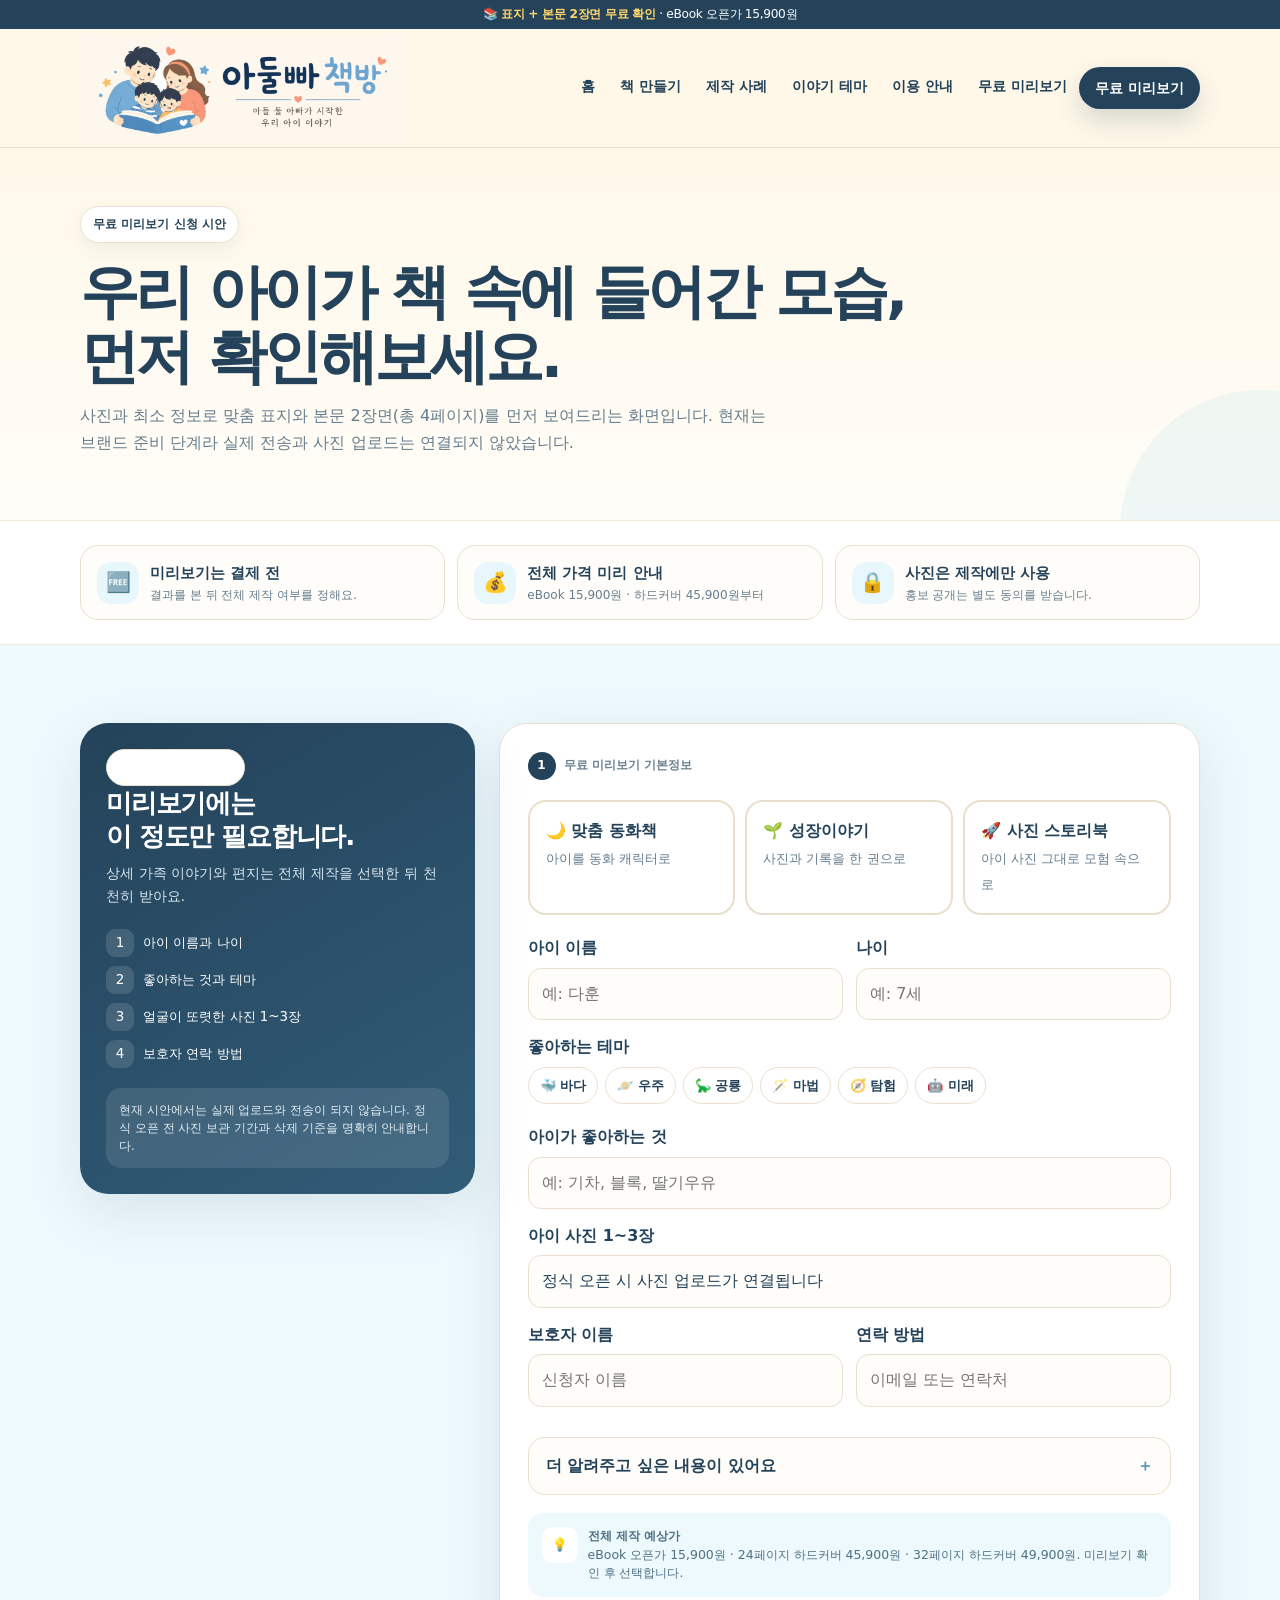
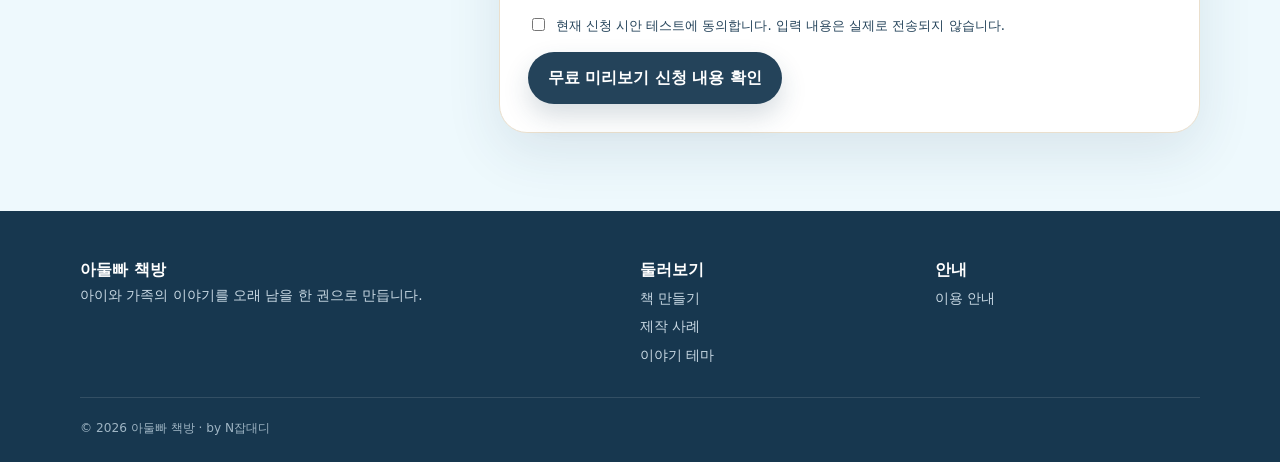
==== commit 46a39e8d: "Fix mobile hero wrapping and label preview as four pages [site-v29]" ====
--- a/apply.html
+++ b/apply.html
@@ -1 +1 @@
-<!doctype html><html lang="ko"><head><meta charset="utf-8"><meta name="viewport" content="width=device-width,initial-scale=1"><title>무료 미리보기 신청 | 아둘빠 책방</title><link rel="stylesheet" href="styles.css?v=12"><link rel="stylesheet" href="image-fixes-v28.css?v=28"></head><body><div class="notice">📚 <b>표지와 예시 2페이지 무료 확인</b> · eBook 오픈가 15,900원</div><header><div class="container nav"><a class="brand brand-original" href="index.html" aria-label="아둘빠 책방 홈"><span class="brand-art" aria-hidden="true"></span><span class="brand-lettering" aria-hidden="true"></span></a><nav class="navlinks"><a href="index.html">홈</a><a href="products.html">책 만들기</a><a href="stories.html">제작 사례</a><a href="themes.html">이야기 테마</a><a href="guide.html">이용 안내</a><a href="apply.html?mode=preview">무료 미리보기</a></nav><a class="btn btn-primary btn-small" href="apply.html?mode=preview">무료 미리보기</a><button class="menu">☰</button></div></header><main><section class="page-hero"><div class="container"><span class="eyebrow">무료 미리보기 신청 시안</span><h1 class="sales-title"><span class="desktop-title">우리 아이가 책 속에 들어간 모습,<br>먼저 확인해보세요.</span><span class="mobile-title"><span>우리 아이가</span><span>책 속에 들어간 모습,</span><span>먼저 확인해보세요.</span></span></h1><p class="sales-copy">사진과 최소 정보로 맞춤 표지와 예시 2페이지를 먼저 보여드리는 화면입니다. 현재는 브랜드 준비 단계라 실제 전송과 사진 업로드는 연결되지 않았습니다.</p></div></section><section class="trust-strip"><div class="container trust-grid"><div class="trust-item"><i>🆓</i><div><b>미리보기는 결제 전</b><span>결과를 본 뒤 전체 제작 여부를 정해요.</span></div></div><div class="trust-item"><i>💰</i><div><b>전체 가격 미리 안내</b><span>eBook 15,900원 · 하드커버 45,900원부터</span></div></div><div class="trust-item"><i>🔒</i><div><b>사진은 제작에만 사용</b><span>홍보 공개는 별도 동의를 받습니다.</span></div></div></div></section><section class="section blue"><div class="container preview-form-shell"><aside class="preview-side"><span class="eyebrow">약 2분이면 충분해요</span><h2>미리보기에는<br>이 정도만 필요합니다.</h2><p>상세 가족 이야기와 편지는 전체 제작을 선택한 뒤 천천히 받아요.</p><div class="preview-side-list"><div><i>1</i><span>아이 이름과 나이</span></div><div><i>2</i><span>좋아하는 것과 테마</span></div><div><i>3</i><span>얼굴이 또렷한 사진 1~3장</span></div><div><i>4</i><span>보호자 연락 방법</span></div></div><div class="privacy-mini">현재 시안에서는 실제 업로드와 전송이 되지 않습니다. 정식 오픈 전 사진 보관 기간과 삭제 기준을 명확히 안내합니다.</div></aside><form class="preview-form-card" id="bookForm"><div class="form-progress"><b>1</b><span>무료 미리보기 기본정보</span></div><div class="choice-grid"><label class="choice"><input type="radio" name="bookType" value="맞춤 동화책" required><strong>🌙 맞춤 동화책</strong><span>아이를 동화 캐릭터로</span></label><label class="choice"><input type="radio" name="bookType" value="성장이야기 책" required><strong>🌱 성장이야기</strong><span>사진과 기록을 한 권으로</span></label><label class="choice"><input type="radio" name="bookType" value="사진 주인공 스토리북" required><strong>🚀 사진 스토리북</strong><span>아이 사진 그대로 모험 속으로</span></label></div><div class="grid2"><div class="field"><label for="childName">아이 이름</label><input id="childName" name="childName" placeholder="예: 다훈" required></div><div class="field"><label for="age">나이</label><input id="age" name="age" placeholder="예: 7세" required></div></div><div class="field"><label>좋아하는 테마</label><div class="chips"><label class="chip"><input type="radio" name="theme" value="바다"><span>🐳 바다</span></label><label class="chip"><input type="radio" name="theme" value="우주"><span>🪐 우주</span></label><label class="chip"><input type="radio" name="theme" value="공룡"><span>🦕 공룡</span></label><label class="chip"><input type="radio" name="theme" value="마법"><span>🪄 마법</span></label><label class="chip"><input type="radio" name="theme" value="탐험"><span>🧭 탐험</span></label><label class="chip"><input type="radio" name="theme" value="미래"><span>🤖 미래</span></label></div></div><div class="field"><label for="likes">아이가 좋아하는 것</label><input id="likes" name="likes" placeholder="예: 기차, 블록, 딸기우유"></div><div class="field"><label for="photoMock">아이 사진 1~3장</label><input id="photoMock" type="text" value="정식 오픈 시 사진 업로드가 연결됩니다" disabled></div><div class="grid2"><div class="field"><label for="parent">보호자 이름</label><input id="parent" name="parent" placeholder="신청자 이름" required></div><div class="field"><label for="contact">연락 방법</label><input id="contact" name="contact" placeholder="이메일 또는 연락처" required></div></div><details class="optional-details"><summary>더 알려주고 싶은 내용이 있어요</summary><div class="optional-fields"><div class="field"><label for="personality">아이 성격</label><input id="personality" name="personality" placeholder="예: 호기심이 많고 동생을 잘 챙겨요"></div><div class="field"><label for="story">기억에 남는 에피소드</label><textarea id="story" name="story" placeholder="전체 제작 때 꼭 넣고 싶은 일이 있다면 적어주세요."></textarea></div><div class="field"><label for="message">아이에게 전하고 싶은 말</label><textarea id="message" name="message" placeholder="예: 언제나 너답게 용감하고 따뜻하게 자라렴."></textarea></div></div></details><div class="form-trust-note"><i>💡</i><div><b>전체 제작 예상가</b><br>eBook 오픈가 15,900원 · 24페이지 하드커버 45,900원 · 32페이지 하드커버 49,900원. 미리보기 확인 후 선택합니다.</div></div><label class="agree"><input type="checkbox" required><span>현재 신청 시안 테스트에 동의합니다. 입력 내용은 실제로 전송되지 않습니다.</span></label><button class="btn btn-primary" type="submit">무료 미리보기 신청 내용 확인</button><div class="result" id="result">신청 화면이 정상적으로 작동해요. 실제 사진 업로드와 접수는 다음 단계에서 연결합니다 😊</div></form></div></section></main><footer><div class="container"><div class="footer-grid"><div><strong>아둘빠 책방</strong><p>아이와 가족의 이야기를 오래 남을 한 권으로 만듭니다.</p></div><div><strong>둘러보기</strong><a href="products.html">책 만들기</a><a href="stories.html">제작 사례</a><a href="themes.html">이야기 테마</a></div><div><strong>안내</strong><a href="guide.html">이용 안내</a></div></div><div class="copy">© <span data-year></span> 아둘빠 책방 · by N잡대디</div></div></footer><script src="script.js?v=28"></script><div class="mobile-cta"><div class="mobile-cta-copy"><b>우리 아이 책, 먼저 확인해보세요</b><small>맞춤 표지 + 예시 2페이지 · 결제 전</small></div><a class="btn" href="#bookForm">신청서로 이동</a></div></body></html>+<!doctype html><html lang="ko"><head><meta charset="utf-8"><meta name="viewport" content="width=device-width,initial-scale=1"><title>무료 미리보기 신청 | 아둘빠 책방</title><link rel="stylesheet" href="styles.css?v=12"><link rel="stylesheet" href="image-fixes-v29.css?v=29"></head><body><div class="notice">📚 <b>표지 + 본문 2장면 무료 확인</b> · eBook 오픈가 15,900원</div><header><div class="container nav"><a class="brand brand-original" href="index.html" aria-label="아둘빠 책방 홈"><span class="brand-art" aria-hidden="true"></span><span class="brand-lettering" aria-hidden="true"></span></a><nav class="navlinks"><a href="index.html">홈</a><a href="products.html">책 만들기</a><a href="stories.html">제작 사례</a><a href="themes.html">이야기 테마</a><a href="guide.html">이용 안내</a><a href="apply.html?mode=preview">무료 미리보기</a></nav><a class="btn btn-primary btn-small" href="apply.html?mode=preview">무료 미리보기</a><button class="menu">☰</button></div></header><main><section class="page-hero"><div class="container"><span class="eyebrow">무료 미리보기 신청 시안</span><h1 class="sales-title"><span class="desktop-title">우리 아이가 책 속에 들어간 모습,<br>먼저 확인해보세요.</span><span class="mobile-title"><span>우리 아이가</span><span>책 속에 들어간 모습,</span><span>먼저 확인해보세요.</span></span></h1><p class="sales-copy">사진과 최소 정보로 맞춤 표지와 본문 2장면(총 4페이지)를 먼저 보여드리는 화면입니다. 현재는 브랜드 준비 단계라 실제 전송과 사진 업로드는 연결되지 않았습니다.</p></div></section><section class="trust-strip"><div class="container trust-grid"><div class="trust-item"><i>🆓</i><div><b>미리보기는 결제 전</b><span>결과를 본 뒤 전체 제작 여부를 정해요.</span></div></div><div class="trust-item"><i>💰</i><div><b>전체 가격 미리 안내</b><span>eBook 15,900원 · 하드커버 45,900원부터</span></div></div><div class="trust-item"><i>🔒</i><div><b>사진은 제작에만 사용</b><span>홍보 공개는 별도 동의를 받습니다.</span></div></div></div></section><section class="section blue"><div class="container preview-form-shell"><aside class="preview-side"><span class="eyebrow">약 2분이면 충분해요</span><h2>미리보기에는<br>이 정도만 필요합니다.</h2><p>상세 가족 이야기와 편지는 전체 제작을 선택한 뒤 천천히 받아요.</p><div class="preview-side-list"><div><i>1</i><span>아이 이름과 나이</span></div><div><i>2</i><span>좋아하는 것과 테마</span></div><div><i>3</i><span>얼굴이 또렷한 사진 1~3장</span></div><div><i>4</i><span>보호자 연락 방법</span></div></div><div class="privacy-mini">현재 시안에서는 실제 업로드와 전송이 되지 않습니다. 정식 오픈 전 사진 보관 기간과 삭제 기준을 명확히 안내합니다.</div></aside><form class="preview-form-card" id="bookForm"><div class="form-progress"><b>1</b><span>무료 미리보기 기본정보</span></div><div class="choice-grid"><label class="choice"><input type="radio" name="bookType" value="맞춤 동화책" required><strong>🌙 맞춤 동화책</strong><span>아이를 동화 캐릭터로</span></label><label class="choice"><input type="radio" name="bookType" value="성장이야기 책" required><strong>🌱 성장이야기</strong><span>사진과 기록을 한 권으로</span></label><label class="choice"><input type="radio" name="bookType" value="사진 주인공 스토리북" required><strong>🚀 사진 스토리북</strong><span>아이 사진 그대로 모험 속으로</span></label></div><div class="grid2"><div class="field"><label for="childName">아이 이름</label><input id="childName" name="childName" placeholder="예: 다훈" required></div><div class="field"><label for="age">나이</label><input id="age" name="age" placeholder="예: 7세" required></div></div><div class="field"><label>좋아하는 테마</label><div class="chips"><label class="chip"><input type="radio" name="theme" value="바다"><span>🐳 바다</span></label><label class="chip"><input type="radio" name="theme" value="우주"><span>🪐 우주</span></label><label class="chip"><input type="radio" name="theme" value="공룡"><span>🦕 공룡</span></label><label class="chip"><input type="radio" name="theme" value="마법"><span>🪄 마법</span></label><label class="chip"><input type="radio" name="theme" value="탐험"><span>🧭 탐험</span></label><label class="chip"><input type="radio" name="theme" value="미래"><span>🤖 미래</span></label></div></div><div class="field"><label for="likes">아이가 좋아하는 것</label><input id="likes" name="likes" placeholder="예: 기차, 블록, 딸기우유"></div><div class="field"><label for="photoMock">아이 사진 1~3장</label><input id="photoMock" type="text" value="정식 오픈 시 사진 업로드가 연결됩니다" disabled></div><div class="grid2"><div class="field"><label for="parent">보호자 이름</label><input id="parent" name="parent" placeholder="신청자 이름" required></div><div class="field"><label for="contact">연락 방법</label><input id="contact" name="contact" placeholder="이메일 또는 연락처" required></div></div><details class="optional-details"><summary>더 알려주고 싶은 내용이 있어요</summary><div class="optional-fields"><div class="field"><label for="personality">아이 성격</label><input id="personality" name="personality" placeholder="예: 호기심이 많고 동생을 잘 챙겨요"></div><div class="field"><label for="story">기억에 남는 에피소드</label><textarea id="story" name="story" placeholder="전체 제작 때 꼭 넣고 싶은 일이 있다면 적어주세요."></textarea></div><div class="field"><label for="message">아이에게 전하고 싶은 말</label><textarea id="message" name="message" placeholder="예: 언제나 너답게 용감하고 따뜻하게 자라렴."></textarea></div></div></details><div class="form-trust-note"><i>💡</i><div><b>전체 제작 예상가</b><br>eBook 오픈가 15,900원 · 24페이지 하드커버 45,900원 · 32페이지 하드커버 49,900원. 미리보기 확인 후 선택합니다.</div></div><label class="agree"><input type="checkbox" required><span>현재 신청 시안 테스트에 동의합니다. 입력 내용은 실제로 전송되지 않습니다.</span></label><button class="btn btn-primary" type="submit">무료 미리보기 신청 내용 확인</button><div class="result" id="result">신청 화면이 정상적으로 작동해요. 실제 사진 업로드와 접수는 다음 단계에서 연결합니다 😊</div></form></div></section></main><footer><div class="container"><div class="footer-grid"><div><strong>아둘빠 책방</strong><p>아이와 가족의 이야기를 오래 남을 한 권으로 만듭니다.</p></div><div><strong>둘러보기</strong><a href="products.html">책 만들기</a><a href="stories.html">제작 사례</a><a href="themes.html">이야기 테마</a></div><div><strong>안내</strong><a href="guide.html">이용 안내</a></div></div><div class="copy">© <span data-year></span> 아둘빠 책방 · by N잡대디</div></div></footer><script src="script.js?v=29"></script><div class="mobile-cta"><div class="mobile-cta-copy"><b>우리 아이 책, 먼저 확인해보세요</b><small>맞춤 표지 + 본문 2장면(총 4페이지) · 결제 전</small></div><a class="btn" href="#bookForm">신청서로 이동</a></div></body></html>
--- a/image-fixes-v29.css
+++ b/image-fixes-v29.css
@@ -0,0 +1,16 @@
+@import url("image-fixes-v28.css?v=28");
+
+/* The old selector also turned the highlighted words into a full-width block. */
+.mobile-title>span{display:block!important;white-space:nowrap!important}
+.mobile-title span span,
+.mobile-title .highlight{display:inline-block!important;white-space:nowrap!important;width:auto!important}
+
+@media(max-width:640px){
+  .hero .sales-title{font-size:clamp(1.95rem,8.15vw,2.2rem)!important;line-height:1.14!important;letter-spacing:-.058em!important}
+  .hero .sales-title .highlight:after{bottom:2px!important;height:13px!important;left:-2px!important;right:-2px!important}
+  .hero .lead{max-width:35rem}
+}
+
+@media(max-width:370px){
+  .hero .sales-title{font-size:1.88rem!important;letter-spacing:-.062em!important}
+}
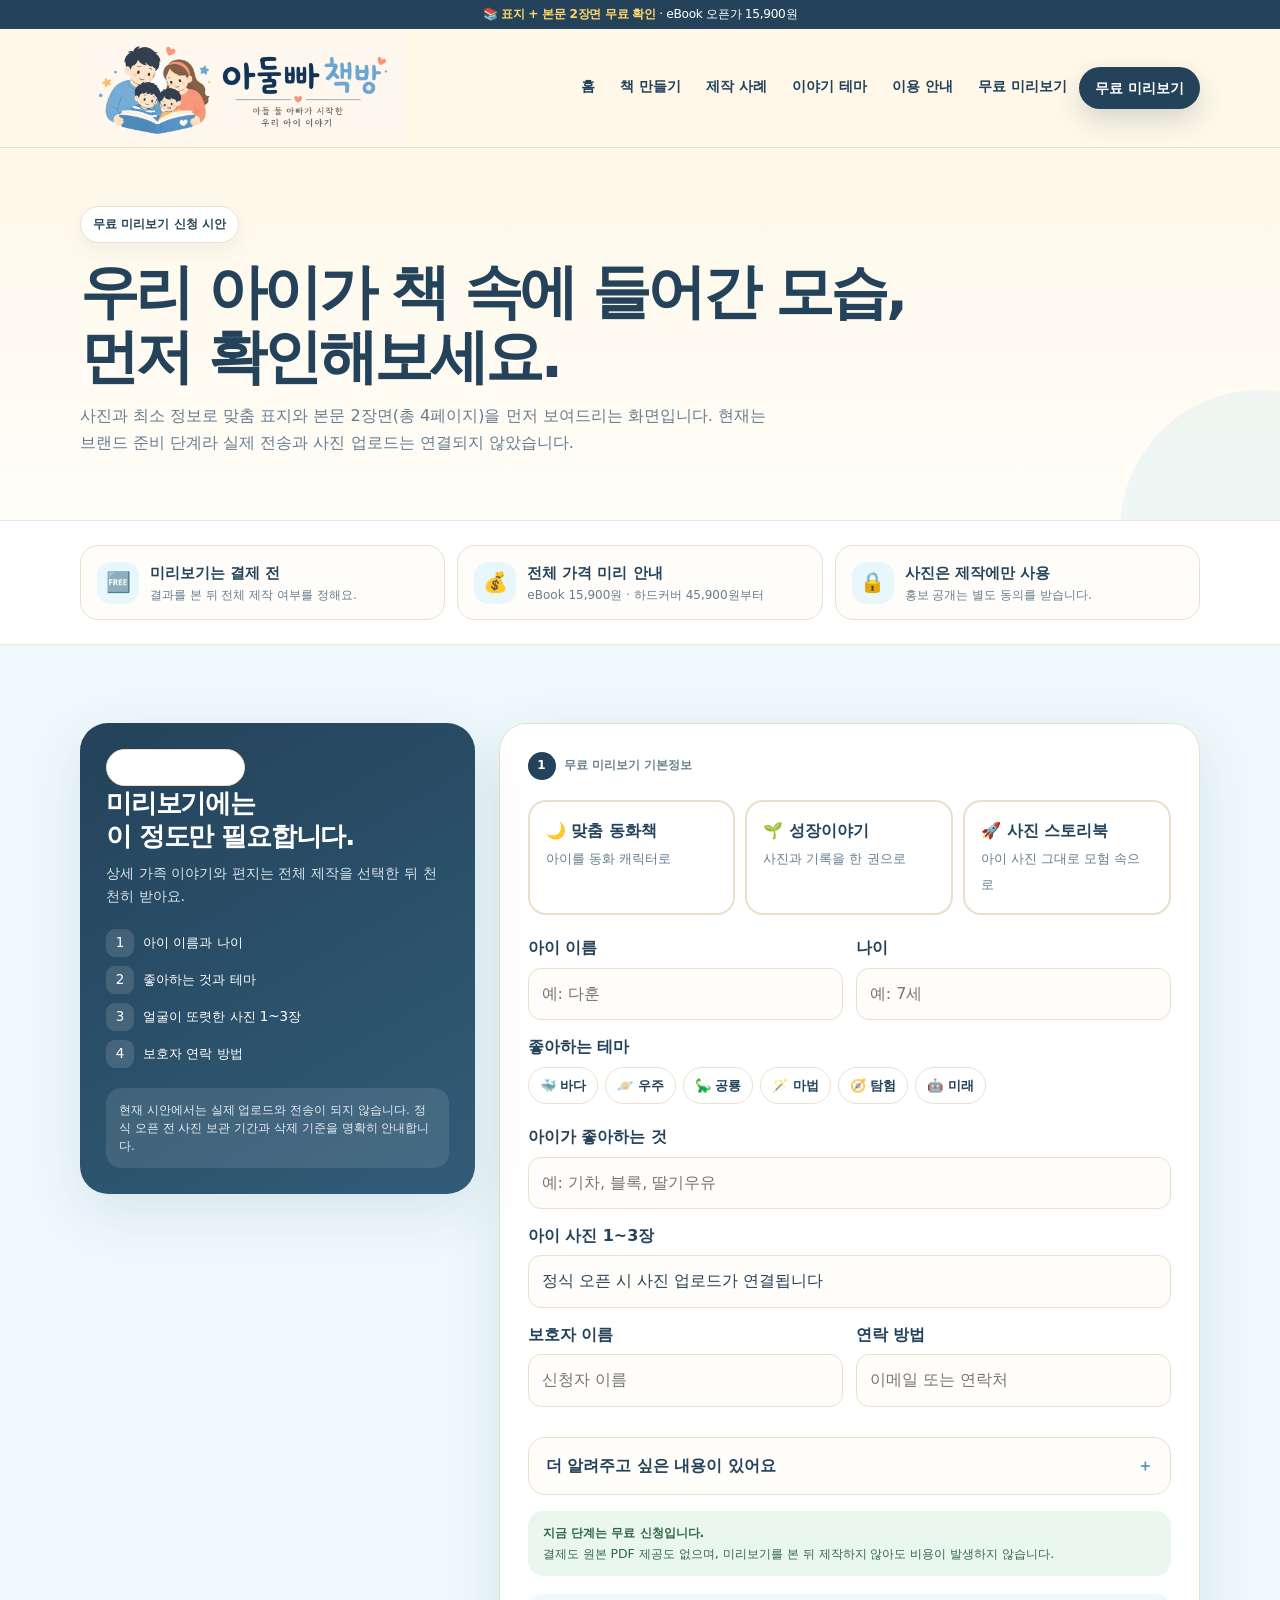
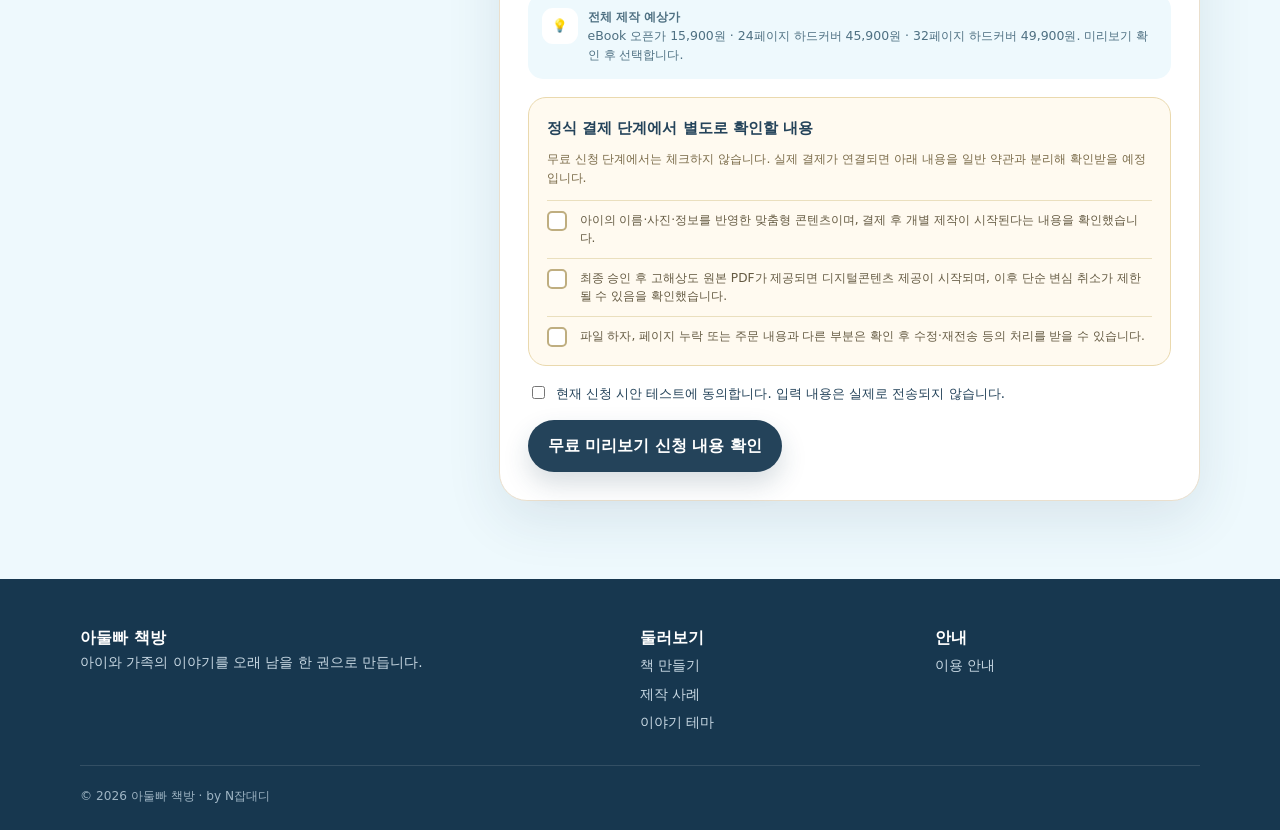
==== commit 9dea0c72: "Add protected PDF approval and cancellation flow [site-v30]" ====
--- a/apply.html
+++ b/apply.html
@@ -1 +1 @@
-<!doctype html><html lang="ko"><head><meta charset="utf-8"><meta name="viewport" content="width=device-width,initial-scale=1"><title>무료 미리보기 신청 | 아둘빠 책방</title><link rel="stylesheet" href="styles.css?v=12"><link rel="stylesheet" href="image-fixes-v29.css?v=29"></head><body><div class="notice">📚 <b>표지 + 본문 2장면 무료 확인</b> · eBook 오픈가 15,900원</div><header><div class="container nav"><a class="brand brand-original" href="index.html" aria-label="아둘빠 책방 홈"><span class="brand-art" aria-hidden="true"></span><span class="brand-lettering" aria-hidden="true"></span></a><nav class="navlinks"><a href="index.html">홈</a><a href="products.html">책 만들기</a><a href="stories.html">제작 사례</a><a href="themes.html">이야기 테마</a><a href="guide.html">이용 안내</a><a href="apply.html?mode=preview">무료 미리보기</a></nav><a class="btn btn-primary btn-small" href="apply.html?mode=preview">무료 미리보기</a><button class="menu">☰</button></div></header><main><section class="page-hero"><div class="container"><span class="eyebrow">무료 미리보기 신청 시안</span><h1 class="sales-title"><span class="desktop-title">우리 아이가 책 속에 들어간 모습,<br>먼저 확인해보세요.</span><span class="mobile-title"><span>우리 아이가</span><span>책 속에 들어간 모습,</span><span>먼저 확인해보세요.</span></span></h1><p class="sales-copy">사진과 최소 정보로 맞춤 표지와 본문 2장면(총 4페이지)를 먼저 보여드리는 화면입니다. 현재는 브랜드 준비 단계라 실제 전송과 사진 업로드는 연결되지 않았습니다.</p></div></section><section class="trust-strip"><div class="container trust-grid"><div class="trust-item"><i>🆓</i><div><b>미리보기는 결제 전</b><span>결과를 본 뒤 전체 제작 여부를 정해요.</span></div></div><div class="trust-item"><i>💰</i><div><b>전체 가격 미리 안내</b><span>eBook 15,900원 · 하드커버 45,900원부터</span></div></div><div class="trust-item"><i>🔒</i><div><b>사진은 제작에만 사용</b><span>홍보 공개는 별도 동의를 받습니다.</span></div></div></div></section><section class="section blue"><div class="container preview-form-shell"><aside class="preview-side"><span class="eyebrow">약 2분이면 충분해요</span><h2>미리보기에는<br>이 정도만 필요합니다.</h2><p>상세 가족 이야기와 편지는 전체 제작을 선택한 뒤 천천히 받아요.</p><div class="preview-side-list"><div><i>1</i><span>아이 이름과 나이</span></div><div><i>2</i><span>좋아하는 것과 테마</span></div><div><i>3</i><span>얼굴이 또렷한 사진 1~3장</span></div><div><i>4</i><span>보호자 연락 방법</span></div></div><div class="privacy-mini">현재 시안에서는 실제 업로드와 전송이 되지 않습니다. 정식 오픈 전 사진 보관 기간과 삭제 기준을 명확히 안내합니다.</div></aside><form class="preview-form-card" id="bookForm"><div class="form-progress"><b>1</b><span>무료 미리보기 기본정보</span></div><div class="choice-grid"><label class="choice"><input type="radio" name="bookType" value="맞춤 동화책" required><strong>🌙 맞춤 동화책</strong><span>아이를 동화 캐릭터로</span></label><label class="choice"><input type="radio" name="bookType" value="성장이야기 책" required><strong>🌱 성장이야기</strong><span>사진과 기록을 한 권으로</span></label><label class="choice"><input type="radio" name="bookType" value="사진 주인공 스토리북" required><strong>🚀 사진 스토리북</strong><span>아이 사진 그대로 모험 속으로</span></label></div><div class="grid2"><div class="field"><label for="childName">아이 이름</label><input id="childName" name="childName" placeholder="예: 다훈" required></div><div class="field"><label for="age">나이</label><input id="age" name="age" placeholder="예: 7세" required></div></div><div class="field"><label>좋아하는 테마</label><div class="chips"><label class="chip"><input type="radio" name="theme" value="바다"><span>🐳 바다</span></label><label class="chip"><input type="radio" name="theme" value="우주"><span>🪐 우주</span></label><label class="chip"><input type="radio" name="theme" value="공룡"><span>🦕 공룡</span></label><label class="chip"><input type="radio" name="theme" value="마법"><span>🪄 마법</span></label><label class="chip"><input type="radio" name="theme" value="탐험"><span>🧭 탐험</span></label><label class="chip"><input type="radio" name="theme" value="미래"><span>🤖 미래</span></label></div></div><div class="field"><label for="likes">아이가 좋아하는 것</label><input id="likes" name="likes" placeholder="예: 기차, 블록, 딸기우유"></div><div class="field"><label for="photoMock">아이 사진 1~3장</label><input id="photoMock" type="text" value="정식 오픈 시 사진 업로드가 연결됩니다" disabled></div><div class="grid2"><div class="field"><label for="parent">보호자 이름</label><input id="parent" name="parent" placeholder="신청자 이름" required></div><div class="field"><label for="contact">연락 방법</label><input id="contact" name="contact" placeholder="이메일 또는 연락처" required></div></div><details class="optional-details"><summary>더 알려주고 싶은 내용이 있어요</summary><div class="optional-fields"><div class="field"><label for="personality">아이 성격</label><input id="personality" name="personality" placeholder="예: 호기심이 많고 동생을 잘 챙겨요"></div><div class="field"><label for="story">기억에 남는 에피소드</label><textarea id="story" name="story" placeholder="전체 제작 때 꼭 넣고 싶은 일이 있다면 적어주세요."></textarea></div><div class="field"><label for="message">아이에게 전하고 싶은 말</label><textarea id="message" name="message" placeholder="예: 언제나 너답게 용감하고 따뜻하게 자라렴."></textarea></div></div></details><div class="form-trust-note"><i>💡</i><div><b>전체 제작 예상가</b><br>eBook 오픈가 15,900원 · 24페이지 하드커버 45,900원 · 32페이지 하드커버 49,900원. 미리보기 확인 후 선택합니다.</div></div><label class="agree"><input type="checkbox" required><span>현재 신청 시안 테스트에 동의합니다. 입력 내용은 실제로 전송되지 않습니다.</span></label><button class="btn btn-primary" type="submit">무료 미리보기 신청 내용 확인</button><div class="result" id="result">신청 화면이 정상적으로 작동해요. 실제 사진 업로드와 접수는 다음 단계에서 연결합니다 😊</div></form></div></section></main><footer><div class="container"><div class="footer-grid"><div><strong>아둘빠 책방</strong><p>아이와 가족의 이야기를 오래 남을 한 권으로 만듭니다.</p></div><div><strong>둘러보기</strong><a href="products.html">책 만들기</a><a href="stories.html">제작 사례</a><a href="themes.html">이야기 테마</a></div><div><strong>안내</strong><a href="guide.html">이용 안내</a></div></div><div class="copy">© <span data-year></span> 아둘빠 책방 · by N잡대디</div></div></footer><script src="script.js?v=29"></script><div class="mobile-cta"><div class="mobile-cta-copy"><b>우리 아이 책, 먼저 확인해보세요</b><small>맞춤 표지 + 본문 2장면(총 4페이지) · 결제 전</small></div><a class="btn" href="#bookForm">신청서로 이동</a></div></body></html>+<!doctype html><html lang="ko"><head><meta charset="utf-8"><meta name="viewport" content="width=device-width,initial-scale=1"><title>무료 미리보기 신청 | 아둘빠 책방</title><link rel="stylesheet" href="styles.css?v=12"><link rel="stylesheet" href="image-fixes-v30.css?v=30"></head><body><div class="notice">📚 <b>표지 + 본문 2장면 무료 확인</b> · eBook 오픈가 15,900원</div><header><div class="container nav"><a class="brand brand-original" href="index.html" aria-label="아둘빠 책방 홈"><span class="brand-art" aria-hidden="true"></span><span class="brand-lettering" aria-hidden="true"></span></a><nav class="navlinks"><a href="index.html">홈</a><a href="products.html">책 만들기</a><a href="stories.html">제작 사례</a><a href="themes.html">이야기 테마</a><a href="guide.html">이용 안내</a><a href="apply.html?mode=preview">무료 미리보기</a></nav><a class="btn btn-primary btn-small" href="apply.html?mode=preview">무료 미리보기</a><button class="menu">☰</button></div></header><main><section class="page-hero"><div class="container"><span class="eyebrow">무료 미리보기 신청 시안</span><h1 class="sales-title"><span class="desktop-title">우리 아이가 책 속에 들어간 모습,<br>먼저 확인해보세요.</span><span class="mobile-title"><span>우리 아이가</span><span>책 속에 들어간 모습,</span><span>먼저 확인해보세요.</span></span></h1><p class="sales-copy">사진과 최소 정보로 맞춤 표지와 본문 2장면(총 4페이지)을 먼저 보여드리는 화면입니다. 현재는 브랜드 준비 단계라 실제 전송과 사진 업로드는 연결되지 않았습니다.</p></div></section><section class="trust-strip"><div class="container trust-grid"><div class="trust-item"><i>🆓</i><div><b>미리보기는 결제 전</b><span>결과를 본 뒤 전체 제작 여부를 정해요.</span></div></div><div class="trust-item"><i>💰</i><div><b>전체 가격 미리 안내</b><span>eBook 15,900원 · 하드커버 45,900원부터</span></div></div><div class="trust-item"><i>🔒</i><div><b>사진은 제작에만 사용</b><span>홍보 공개는 별도 동의를 받습니다.</span></div></div></div></section><section class="section blue"><div class="container preview-form-shell"><aside class="preview-side"><span class="eyebrow">약 2분이면 충분해요</span><h2>미리보기에는<br>이 정도만 필요합니다.</h2><p>상세 가족 이야기와 편지는 전체 제작을 선택한 뒤 천천히 받아요.</p><div class="preview-side-list"><div><i>1</i><span>아이 이름과 나이</span></div><div><i>2</i><span>좋아하는 것과 테마</span></div><div><i>3</i><span>얼굴이 또렷한 사진 1~3장</span></div><div><i>4</i><span>보호자 연락 방법</span></div></div><div class="privacy-mini">현재 시안에서는 실제 업로드와 전송이 되지 않습니다. 정식 오픈 전 사진 보관 기간과 삭제 기준을 명확히 안내합니다.</div></aside><form class="preview-form-card" id="bookForm"><div class="form-progress"><b>1</b><span>무료 미리보기 기본정보</span></div><div class="choice-grid"><label class="choice"><input type="radio" name="bookType" value="맞춤 동화책" required><strong>🌙 맞춤 동화책</strong><span>아이를 동화 캐릭터로</span></label><label class="choice"><input type="radio" name="bookType" value="성장이야기 책" required><strong>🌱 성장이야기</strong><span>사진과 기록을 한 권으로</span></label><label class="choice"><input type="radio" name="bookType" value="사진 주인공 스토리북" required><strong>🚀 사진 스토리북</strong><span>아이 사진 그대로 모험 속으로</span></label></div><div class="grid2"><div class="field"><label for="childName">아이 이름</label><input id="childName" name="childName" placeholder="예: 다훈" required></div><div class="field"><label for="age">나이</label><input id="age" name="age" placeholder="예: 7세" required></div></div><div class="field"><label>좋아하는 테마</label><div class="chips"><label class="chip"><input type="radio" name="theme" value="바다"><span>🐳 바다</span></label><label class="chip"><input type="radio" name="theme" value="우주"><span>🪐 우주</span></label><label class="chip"><input type="radio" name="theme" value="공룡"><span>🦕 공룡</span></label><label class="chip"><input type="radio" name="theme" value="마법"><span>🪄 마법</span></label><label class="chip"><input type="radio" name="theme" value="탐험"><span>🧭 탐험</span></label><label class="chip"><input type="radio" name="theme" value="미래"><span>🤖 미래</span></label></div></div><div class="field"><label for="likes">아이가 좋아하는 것</label><input id="likes" name="likes" placeholder="예: 기차, 블록, 딸기우유"></div><div class="field"><label for="photoMock">아이 사진 1~3장</label><input id="photoMock" type="text" value="정식 오픈 시 사진 업로드가 연결됩니다" disabled></div><div class="grid2"><div class="field"><label for="parent">보호자 이름</label><input id="parent" name="parent" placeholder="신청자 이름" required></div><div class="field"><label for="contact">연락 방법</label><input id="contact" name="contact" placeholder="이메일 또는 연락처" required></div></div><details class="optional-details"><summary>더 알려주고 싶은 내용이 있어요</summary><div class="optional-fields"><div class="field"><label for="personality">아이 성격</label><input id="personality" name="personality" placeholder="예: 호기심이 많고 동생을 잘 챙겨요"></div><div class="field"><label for="story">기억에 남는 에피소드</label><textarea id="story" name="story" placeholder="전체 제작 때 꼭 넣고 싶은 일이 있다면 적어주세요."></textarea></div><div class="field"><label for="message">아이에게 전하고 싶은 말</label><textarea id="message" name="message" placeholder="예: 언제나 너답게 용감하고 따뜻하게 자라렴."></textarea></div></div></details><div class="free-preview-safe"><b>지금 단계는 무료 신청입니다.</b>결제도 원본 PDF 제공도 없으며, 미리보기를 본 뒤 제작하지 않아도 비용이 발생하지 않습니다.</div><div class="form-trust-note"><i>💡</i><div><b>전체 제작 예상가</b><br>eBook 오픈가 15,900원 · 24페이지 하드커버 45,900원 · 32페이지 하드커버 49,900원. 미리보기 확인 후 선택합니다.</div></div><div class="payment-consent-preview"><h3>정식 결제 단계에서 별도로 확인할 내용</h3><p>무료 신청 단계에서는 체크하지 않습니다. 실제 결제가 연결되면 아래 내용을 일반 약관과 분리해 확인받을 예정입니다.</p><div class="consent-preview-row"><i></i><span>아이의 이름·사진·정보를 반영한 맞춤형 콘텐츠이며, 결제 후 개별 제작이 시작된다는 내용을 확인했습니다.</span></div><div class="consent-preview-row"><i></i><span>최종 승인 후 고해상도 원본 PDF가 제공되면 디지털콘텐츠 제공이 시작되며, 이후 단순 변심 취소가 제한될 수 있음을 확인했습니다.</span></div><div class="consent-preview-row"><i></i><span>파일 하자, 페이지 누락 또는 주문 내용과 다른 부분은 확인 후 수정·재전송 등의 처리를 받을 수 있습니다.</span></div></div><label class="agree"><input type="checkbox" required><span>현재 신청 시안 테스트에 동의합니다. 입력 내용은 실제로 전송되지 않습니다.</span></label><button class="btn btn-primary" type="submit">무료 미리보기 신청 내용 확인</button><div class="result" id="result">신청 화면이 정상적으로 작동해요. 실제 사진 업로드와 접수는 다음 단계에서 연결합니다 😊</div></form></div></section></main><footer><div class="container"><div class="footer-grid"><div><strong>아둘빠 책방</strong><p>아이와 가족의 이야기를 오래 남을 한 권으로 만듭니다.</p></div><div><strong>둘러보기</strong><a href="products.html">책 만들기</a><a href="stories.html">제작 사례</a><a href="themes.html">이야기 테마</a></div><div><strong>안내</strong><a href="guide.html">이용 안내</a></div></div><div class="copy">© <span data-year></span> 아둘빠 책방 · by N잡대디</div></div></footer><script src="script.js?v=30"></script><div class="mobile-cta"><div class="mobile-cta-copy"><b>우리 아이 책, 먼저 확인해보세요</b><small>맞춤 표지 + 본문 2장면(총 4페이지) · 결제 전</small></div><a class="btn" href="#bookForm">신청서로 이동</a></div></body></html>
--- a/image-fixes-v30.css
+++ b/image-fixes-v30.css
@@ -0,0 +1,52 @@
+@import url("image-fixes-v29.css?v=29");
+
+.preview-flow-grid{grid-template-columns:repeat(5,1fr)!important}
+.process-grid.v30-flow{grid-template-columns:repeat(3,1fr)}
+.process-card .step-tag{display:inline-flex;margin-top:auto;padding:5px 8px;border-radius:999px;background:#eef9fd;color:#3e718a;font-size:.68rem;font-weight:900}
+
+.delivery-guard{background:#fffdf7}
+.delivery-guard-box{display:grid;grid-template-columns:.95fr 1.05fr;gap:26px;align-items:center;background:#fff;border:1px solid var(--line);border-radius:30px;padding:32px;box-shadow:var(--shadow)}
+.delivery-guard-copy h2{font-size:clamp(2rem,3.6vw,3.2rem);line-height:1.16;letter-spacing:-.055em;margin:15px 0}
+.delivery-guard-copy p{color:var(--muted);line-height:1.72}
+.approval-card{background:#f7fbfd;border:1px solid #d8eaf0;border-radius:23px;padding:20px}
+.approval-card h3{font-size:1.05rem;margin-bottom:13px}
+.approval-row{display:grid;grid-template-columns:112px 1fr;gap:10px;padding:10px 0;border-bottom:1px solid #dce9ee;font-size:.82rem}
+.approval-row:last-of-type{border-bottom:0}
+.approval-row b{color:#4f7182}
+.approval-actions{display:flex;gap:8px;flex-wrap:wrap;margin-top:15px}
+.approval-actions span{display:inline-flex;padding:9px 12px;border-radius:999px;font-size:.74rem;font-weight:900}
+.approval-actions .edit{background:#fff;border:1px solid var(--line);color:var(--navy)}
+.approval-actions .confirm{background:var(--navy);color:#fff}
+
+.policy-section{background:#eef9fd}
+.policy-grid{display:grid;grid-template-columns:repeat(4,1fr);gap:13px}
+.policy-card{position:relative;background:#fff;border:1px solid #dce9ee;border-radius:22px;padding:20px;min-height:220px}
+.policy-card em{display:inline-flex;font-style:normal;padding:5px 8px;border-radius:999px;background:#eef9fd;color:#39718b;font-size:.68rem;font-weight:950}
+.policy-card h3{font-size:1.08rem;margin:14px 0 8px}
+.policy-card p{font-size:.8rem;line-height:1.58;color:var(--muted)}
+.policy-card strong{display:block;margin-top:12px;font-size:.77rem;color:#315e73}
+.policy-card.warning{background:#fffaf0;border-color:#ecd9aa}
+.policy-card.safe{background:#f1fbf4;border-color:#cbe6d3}
+.policy-note{margin-top:16px;padding:15px 17px;border-radius:17px;background:#fff;border:1px solid #d7e6ec;color:#567483;font-size:.78rem;line-height:1.58}
+
+.payment-consent-preview{margin:17px 0;padding:18px;border-radius:18px;background:#fffaf0;border:1px solid #ead9ae}
+.payment-consent-preview h3{font-size:.96rem;margin-bottom:9px}
+.payment-consent-preview>p{font-size:.78rem;color:#7a6b49;line-height:1.5}
+.consent-preview-row{display:grid;grid-template-columns:24px 1fr;gap:9px;align-items:start;margin-top:10px;padding-top:10px;border-top:1px solid #eadfbe;font-size:.76rem;line-height:1.52;color:#655b43}
+.consent-preview-row i{font-style:normal;width:20px;height:20px;border:2px solid #bfae80;border-radius:5px;background:#fff}
+.free-preview-safe{margin:14px 0;padding:13px 15px;border-radius:15px;background:#eaf7ee;color:#326849;font-size:.78rem;line-height:1.5}
+.free-preview-safe b{display:block;margin-bottom:2px}
+
+@media(max-width:980px){
+  .preview-flow-grid{grid-template-columns:repeat(2,1fr)!important}
+  .process-grid.v30-flow{grid-template-columns:repeat(2,1fr)}
+  .delivery-guard-box{grid-template-columns:1fr}
+  .policy-grid{grid-template-columns:repeat(2,1fr)}
+}
+
+@media(max-width:640px){
+  .preview-flow-grid,.process-grid.v30-flow,.policy-grid{grid-template-columns:1fr!important}
+  .delivery-guard-box{padding:21px;border-radius:23px}
+  .approval-row{grid-template-columns:1fr;gap:2px}
+  .policy-card{min-height:auto}
+}
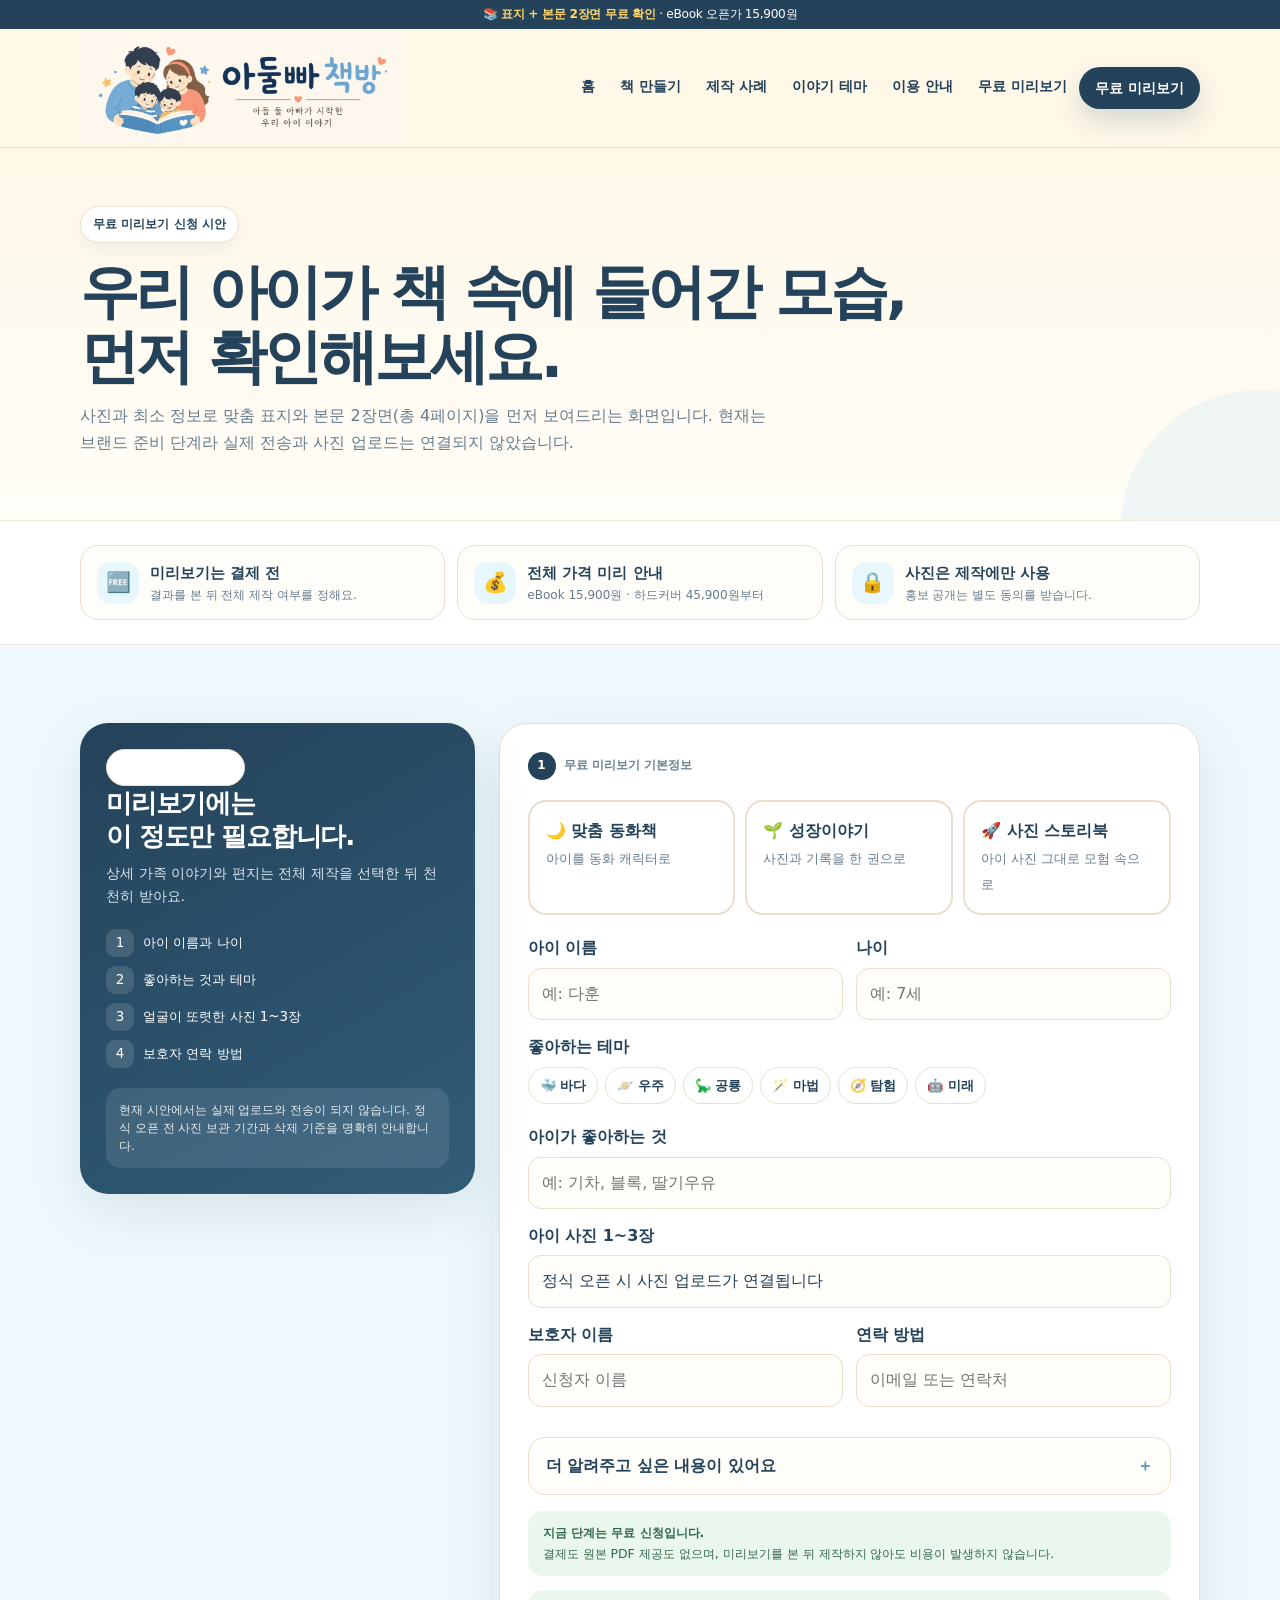
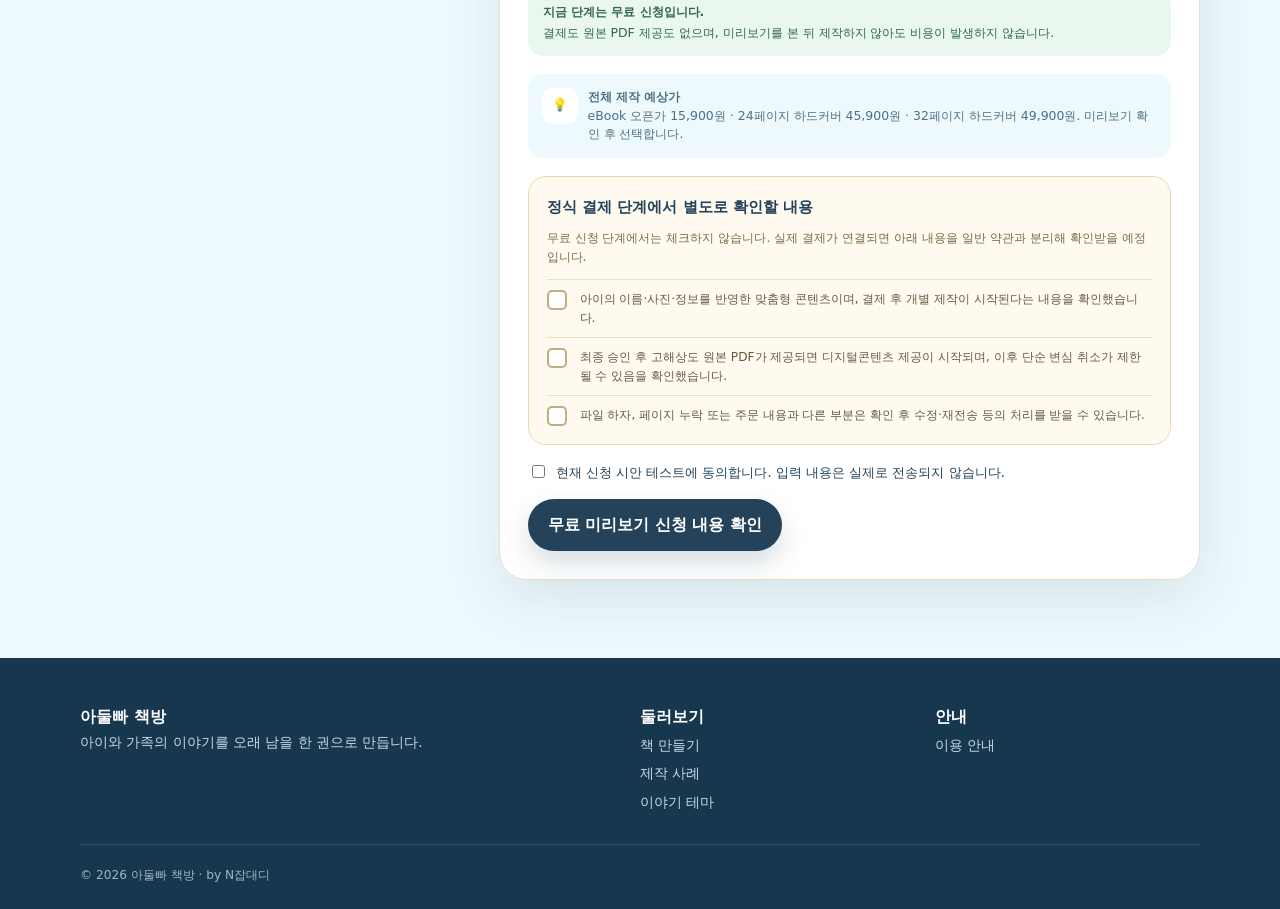
==== commit 2d291a2f: "Add protected PDF approval and cancellation flow [site-v30]" ====
--- a/apply.html
+++ b/apply.html
@@ -1 +1 @@
-<!doctype html><html lang="ko"><head><meta charset="utf-8"><meta name="viewport" content="width=device-width,initial-scale=1"><title>무료 미리보기 신청 | 아둘빠 책방</title><link rel="stylesheet" href="styles.css?v=12"><link rel="stylesheet" href="image-fixes-v30.css?v=30"></head><body><div class="notice">📚 <b>표지 + 본문 2장면 무료 확인</b> · eBook 오픈가 15,900원</div><header><div class="container nav"><a class="brand brand-original" href="index.html" aria-label="아둘빠 책방 홈"><span class="brand-art" aria-hidden="true"></span><span class="brand-lettering" aria-hidden="true"></span></a><nav class="navlinks"><a href="index.html">홈</a><a href="products.html">책 만들기</a><a href="stories.html">제작 사례</a><a href="themes.html">이야기 테마</a><a href="guide.html">이용 안내</a><a href="apply.html?mode=preview">무료 미리보기</a></nav><a class="btn btn-primary btn-small" href="apply.html?mode=preview">무료 미리보기</a><button class="menu">☰</button></div></header><main><section class="page-hero"><div class="container"><span class="eyebrow">무료 미리보기 신청 시안</span><h1 class="sales-title"><span class="desktop-title">우리 아이가 책 속에 들어간 모습,<br>먼저 확인해보세요.</span><span class="mobile-title"><span>우리 아이가</span><span>책 속에 들어간 모습,</span><span>먼저 확인해보세요.</span></span></h1><p class="sales-copy">사진과 최소 정보로 맞춤 표지와 본문 2장면(총 4페이지)을 먼저 보여드리는 화면입니다. 현재는 브랜드 준비 단계라 실제 전송과 사진 업로드는 연결되지 않았습니다.</p></div></section><section class="trust-strip"><div class="container trust-grid"><div class="trust-item"><i>🆓</i><div><b>미리보기는 결제 전</b><span>결과를 본 뒤 전체 제작 여부를 정해요.</span></div></div><div class="trust-item"><i>💰</i><div><b>전체 가격 미리 안내</b><span>eBook 15,900원 · 하드커버 45,900원부터</span></div></div><div class="trust-item"><i>🔒</i><div><b>사진은 제작에만 사용</b><span>홍보 공개는 별도 동의를 받습니다.</span></div></div></div></section><section class="section blue"><div class="container preview-form-shell"><aside class="preview-side"><span class="eyebrow">약 2분이면 충분해요</span><h2>미리보기에는<br>이 정도만 필요합니다.</h2><p>상세 가족 이야기와 편지는 전체 제작을 선택한 뒤 천천히 받아요.</p><div class="preview-side-list"><div><i>1</i><span>아이 이름과 나이</span></div><div><i>2</i><span>좋아하는 것과 테마</span></div><div><i>3</i><span>얼굴이 또렷한 사진 1~3장</span></div><div><i>4</i><span>보호자 연락 방법</span></div></div><div class="privacy-mini">현재 시안에서는 실제 업로드와 전송이 되지 않습니다. 정식 오픈 전 사진 보관 기간과 삭제 기준을 명확히 안내합니다.</div></aside><form class="preview-form-card" id="bookForm"><div class="form-progress"><b>1</b><span>무료 미리보기 기본정보</span></div><div class="choice-grid"><label class="choice"><input type="radio" name="bookType" value="맞춤 동화책" required><strong>🌙 맞춤 동화책</strong><span>아이를 동화 캐릭터로</span></label><label class="choice"><input type="radio" name="bookType" value="성장이야기 책" required><strong>🌱 성장이야기</strong><span>사진과 기록을 한 권으로</span></label><label class="choice"><input type="radio" name="bookType" value="사진 주인공 스토리북" required><strong>🚀 사진 스토리북</strong><span>아이 사진 그대로 모험 속으로</span></label></div><div class="grid2"><div class="field"><label for="childName">아이 이름</label><input id="childName" name="childName" placeholder="예: 다훈" required></div><div class="field"><label for="age">나이</label><input id="age" name="age" placeholder="예: 7세" required></div></div><div class="field"><label>좋아하는 테마</label><div class="chips"><label class="chip"><input type="radio" name="theme" value="바다"><span>🐳 바다</span></label><label class="chip"><input type="radio" name="theme" value="우주"><span>🪐 우주</span></label><label class="chip"><input type="radio" name="theme" value="공룡"><span>🦕 공룡</span></label><label class="chip"><input type="radio" name="theme" value="마법"><span>🪄 마법</span></label><label class="chip"><input type="radio" name="theme" value="탐험"><span>🧭 탐험</span></label><label class="chip"><input type="radio" name="theme" value="미래"><span>🤖 미래</span></label></div></div><div class="field"><label for="likes">아이가 좋아하는 것</label><input id="likes" name="likes" placeholder="예: 기차, 블록, 딸기우유"></div><div class="field"><label for="photoMock">아이 사진 1~3장</label><input id="photoMock" type="text" value="정식 오픈 시 사진 업로드가 연결됩니다" disabled></div><div class="grid2"><div class="field"><label for="parent">보호자 이름</label><input id="parent" name="parent" placeholder="신청자 이름" required></div><div class="field"><label for="contact">연락 방법</label><input id="contact" name="contact" placeholder="이메일 또는 연락처" required></div></div><details class="optional-details"><summary>더 알려주고 싶은 내용이 있어요</summary><div class="optional-fields"><div class="field"><label for="personality">아이 성격</label><input id="personality" name="personality" placeholder="예: 호기심이 많고 동생을 잘 챙겨요"></div><div class="field"><label for="story">기억에 남는 에피소드</label><textarea id="story" name="story" placeholder="전체 제작 때 꼭 넣고 싶은 일이 있다면 적어주세요."></textarea></div><div class="field"><label for="message">아이에게 전하고 싶은 말</label><textarea id="message" name="message" placeholder="예: 언제나 너답게 용감하고 따뜻하게 자라렴."></textarea></div></div></details><div class="free-preview-safe"><b>지금 단계는 무료 신청입니다.</b>결제도 원본 PDF 제공도 없으며, 미리보기를 본 뒤 제작하지 않아도 비용이 발생하지 않습니다.</div><div class="form-trust-note"><i>💡</i><div><b>전체 제작 예상가</b><br>eBook 오픈가 15,900원 · 24페이지 하드커버 45,900원 · 32페이지 하드커버 49,900원. 미리보기 확인 후 선택합니다.</div></div><div class="payment-consent-preview"><h3>정식 결제 단계에서 별도로 확인할 내용</h3><p>무료 신청 단계에서는 체크하지 않습니다. 실제 결제가 연결되면 아래 내용을 일반 약관과 분리해 확인받을 예정입니다.</p><div class="consent-preview-row"><i></i><span>아이의 이름·사진·정보를 반영한 맞춤형 콘텐츠이며, 결제 후 개별 제작이 시작된다는 내용을 확인했습니다.</span></div><div class="consent-preview-row"><i></i><span>최종 승인 후 고해상도 원본 PDF가 제공되면 디지털콘텐츠 제공이 시작되며, 이후 단순 변심 취소가 제한될 수 있음을 확인했습니다.</span></div><div class="consent-preview-row"><i></i><span>파일 하자, 페이지 누락 또는 주문 내용과 다른 부분은 확인 후 수정·재전송 등의 처리를 받을 수 있습니다.</span></div></div><label class="agree"><input type="checkbox" required><span>현재 신청 시안 테스트에 동의합니다. 입력 내용은 실제로 전송되지 않습니다.</span></label><button class="btn btn-primary" type="submit">무료 미리보기 신청 내용 확인</button><div class="result" id="result">신청 화면이 정상적으로 작동해요. 실제 사진 업로드와 접수는 다음 단계에서 연결합니다 😊</div></form></div></section></main><footer><div class="container"><div class="footer-grid"><div><strong>아둘빠 책방</strong><p>아이와 가족의 이야기를 오래 남을 한 권으로 만듭니다.</p></div><div><strong>둘러보기</strong><a href="products.html">책 만들기</a><a href="stories.html">제작 사례</a><a href="themes.html">이야기 테마</a></div><div><strong>안내</strong><a href="guide.html">이용 안내</a></div></div><div class="copy">© <span data-year></span> 아둘빠 책방 · by N잡대디</div></div></footer><script src="script.js?v=30"></script><div class="mobile-cta"><div class="mobile-cta-copy"><b>우리 아이 책, 먼저 확인해보세요</b><small>맞춤 표지 + 본문 2장면(총 4페이지) · 결제 전</small></div><a class="btn" href="#bookForm">신청서로 이동</a></div></body></html>+<!doctype html><html lang="ko"><head><meta charset="utf-8"><meta name="viewport" content="width=device-width,initial-scale=1"><title>무료 미리보기 신청 | 아둘빠 책방</title><link rel="stylesheet" href="styles.css?v=12"><link rel="stylesheet" href="image-fixes-v30.css?v=30"></head><body><div class="notice">📚 <b>표지 + 본문 2장면 무료 확인</b> · eBook 오픈가 15,900원</div><header><div class="container nav"><a class="brand brand-original" href="index.html" aria-label="아둘빠 책방 홈"><span class="brand-art" aria-hidden="true"></span><span class="brand-lettering" aria-hidden="true"></span></a><nav class="navlinks"><a href="index.html">홈</a><a href="products.html">책 만들기</a><a href="stories.html">제작 사례</a><a href="themes.html">이야기 테마</a><a href="guide.html">이용 안내</a><a href="apply.html?mode=preview">무료 미리보기</a></nav><a class="btn btn-primary btn-small" href="apply.html?mode=preview">무료 미리보기</a><button class="menu">☰</button></div></header><main><section class="page-hero"><div class="container"><span class="eyebrow">무료 미리보기 신청 시안</span><h1 class="sales-title"><span class="desktop-title">우리 아이가 책 속에 들어간 모습,<br>먼저 확인해보세요.</span><span class="mobile-title"><span>우리 아이가</span><span>책 속에 들어간 모습,</span><span>먼저 확인해보세요.</span></span></h1><p class="sales-copy">사진과 최소 정보로 맞춤 표지와 본문 2장면(총 4페이지)을 먼저 보여드리는 화면입니다. 현재는 브랜드 준비 단계라 실제 전송과 사진 업로드는 연결되지 않았습니다.</p></div></section><section class="trust-strip"><div class="container trust-grid"><div class="trust-item"><i>🆓</i><div><b>미리보기는 결제 전</b><span>결과를 본 뒤 전체 제작 여부를 정해요.</span></div></div><div class="trust-item"><i>💰</i><div><b>전체 가격 미리 안내</b><span>eBook 15,900원 · 하드커버 45,900원부터</span></div></div><div class="trust-item"><i>🔒</i><div><b>사진은 제작에만 사용</b><span>홍보 공개는 별도 동의를 받습니다.</span></div></div></div></section><section class="section blue"><div class="container preview-form-shell"><aside class="preview-side"><span class="eyebrow">약 2분이면 충분해요</span><h2>미리보기에는<br>이 정도만 필요합니다.</h2><p>상세 가족 이야기와 편지는 전체 제작을 선택한 뒤 천천히 받아요.</p><div class="preview-side-list"><div><i>1</i><span>아이 이름과 나이</span></div><div><i>2</i><span>좋아하는 것과 테마</span></div><div><i>3</i><span>얼굴이 또렷한 사진 1~3장</span></div><div><i>4</i><span>보호자 연락 방법</span></div></div><div class="privacy-mini">현재 시안에서는 실제 업로드와 전송이 되지 않습니다. 정식 오픈 전 사진 보관 기간과 삭제 기준을 명확히 안내합니다.</div></aside><form class="preview-form-card" id="bookForm"><div class="form-progress"><b>1</b><span>무료 미리보기 기본정보</span></div><div class="choice-grid"><label class="choice"><input type="radio" name="bookType" value="맞춤 동화책" required><strong>🌙 맞춤 동화책</strong><span>아이를 동화 캐릭터로</span></label><label class="choice"><input type="radio" name="bookType" value="성장이야기 책" required><strong>🌱 성장이야기</strong><span>사진과 기록을 한 권으로</span></label><label class="choice"><input type="radio" name="bookType" value="사진 주인공 스토리북" required><strong>🚀 사진 스토리북</strong><span>아이 사진 그대로 모험 속으로</span></label></div><div class="grid2"><div class="field"><label for="childName">아이 이름</label><input id="childName" name="childName" placeholder="예: 다훈" required></div><div class="field"><label for="age">나이</label><input id="age" name="age" placeholder="예: 7세" required></div></div><div class="field"><label>좋아하는 테마</label><div class="chips"><label class="chip"><input type="radio" name="theme" value="바다"><span>🐳 바다</span></label><label class="chip"><input type="radio" name="theme" value="우주"><span>🪐 우주</span></label><label class="chip"><input type="radio" name="theme" value="공룡"><span>🦕 공룡</span></label><label class="chip"><input type="radio" name="theme" value="마법"><span>🪄 마법</span></label><label class="chip"><input type="radio" name="theme" value="탐험"><span>🧭 탐험</span></label><label class="chip"><input type="radio" name="theme" value="미래"><span>🤖 미래</span></label></div></div><div class="field"><label for="likes">아이가 좋아하는 것</label><input id="likes" name="likes" placeholder="예: 기차, 블록, 딸기우유"></div><div class="field"><label for="photoMock">아이 사진 1~3장</label><input id="photoMock" type="text" value="정식 오픈 시 사진 업로드가 연결됩니다" disabled></div><div class="grid2"><div class="field"><label for="parent">보호자 이름</label><input id="parent" name="parent" placeholder="신청자 이름" required></div><div class="field"><label for="contact">연락 방법</label><input id="contact" name="contact" placeholder="이메일 또는 연락처" required></div></div><details class="optional-details"><summary>더 알려주고 싶은 내용이 있어요</summary><div class="optional-fields"><div class="field"><label for="personality">아이 성격</label><input id="personality" name="personality" placeholder="예: 호기심이 많고 동생을 잘 챙겨요"></div><div class="field"><label for="story">기억에 남는 에피소드</label><textarea id="story" name="story" placeholder="전체 제작 때 꼭 넣고 싶은 일이 있다면 적어주세요."></textarea></div><div class="field"><label for="message">아이에게 전하고 싶은 말</label><textarea id="message" name="message" placeholder="예: 언제나 너답게 용감하고 따뜻하게 자라렴."></textarea></div></div></details><div class="free-preview-safe"><b>지금 단계는 무료 신청입니다.</b>결제도 원본 PDF 제공도 없으며, 미리보기를 본 뒤 제작하지 않아도 비용이 발생하지 않습니다.</div><div class="free-preview-safe"><b>지금 단계는 무료 신청입니다.</b>결제도 원본 PDF 제공도 없으며, 미리보기를 본 뒤 제작하지 않아도 비용이 발생하지 않습니다.</div><div class="form-trust-note"><i>💡</i><div><b>전체 제작 예상가</b><br>eBook 오픈가 15,900원 · 24페이지 하드커버 45,900원 · 32페이지 하드커버 49,900원. 미리보기 확인 후 선택합니다.</div></div><div class="payment-consent-preview"><h3>정식 결제 단계에서 별도로 확인할 내용</h3><p>무료 신청 단계에서는 체크하지 않습니다. 실제 결제가 연결되면 아래 내용을 일반 약관과 분리해 확인받을 예정입니다.</p><div class="consent-preview-row"><i></i><span>아이의 이름·사진·정보를 반영한 맞춤형 콘텐츠이며, 결제 후 개별 제작이 시작된다는 내용을 확인했습니다.</span></div><div class="consent-preview-row"><i></i><span>최종 승인 후 고해상도 원본 PDF가 제공되면 디지털콘텐츠 제공이 시작되며, 이후 단순 변심 취소가 제한될 수 있음을 확인했습니다.</span></div><div class="consent-preview-row"><i></i><span>파일 하자, 페이지 누락 또는 주문 내용과 다른 부분은 확인 후 수정·재전송 등의 처리를 받을 수 있습니다.</span></div></div><label class="agree"><input type="checkbox" required><span>현재 신청 시안 테스트에 동의합니다. 입력 내용은 실제로 전송되지 않습니다.</span></label><button class="btn btn-primary" type="submit">무료 미리보기 신청 내용 확인</button><div class="result" id="result">신청 화면이 정상적으로 작동해요. 실제 사진 업로드와 접수는 다음 단계에서 연결합니다 😊</div></form></div></section></main><footer><div class="container"><div class="footer-grid"><div><strong>아둘빠 책방</strong><p>아이와 가족의 이야기를 오래 남을 한 권으로 만듭니다.</p></div><div><strong>둘러보기</strong><a href="products.html">책 만들기</a><a href="stories.html">제작 사례</a><a href="themes.html">이야기 테마</a></div><div><strong>안내</strong><a href="guide.html">이용 안내</a></div></div><div class="copy">© <span data-year></span> 아둘빠 책방 · by N잡대디</div></div></footer><script src="script.js?v=30"></script><div class="mobile-cta"><div class="mobile-cta-copy"><b>우리 아이 책, 먼저 확인해보세요</b><small>맞춤 표지 + 본문 2장면(총 4페이지) · 결제 전</small></div><a class="btn" href="#bookForm">신청서로 이동</a></div></body></html>
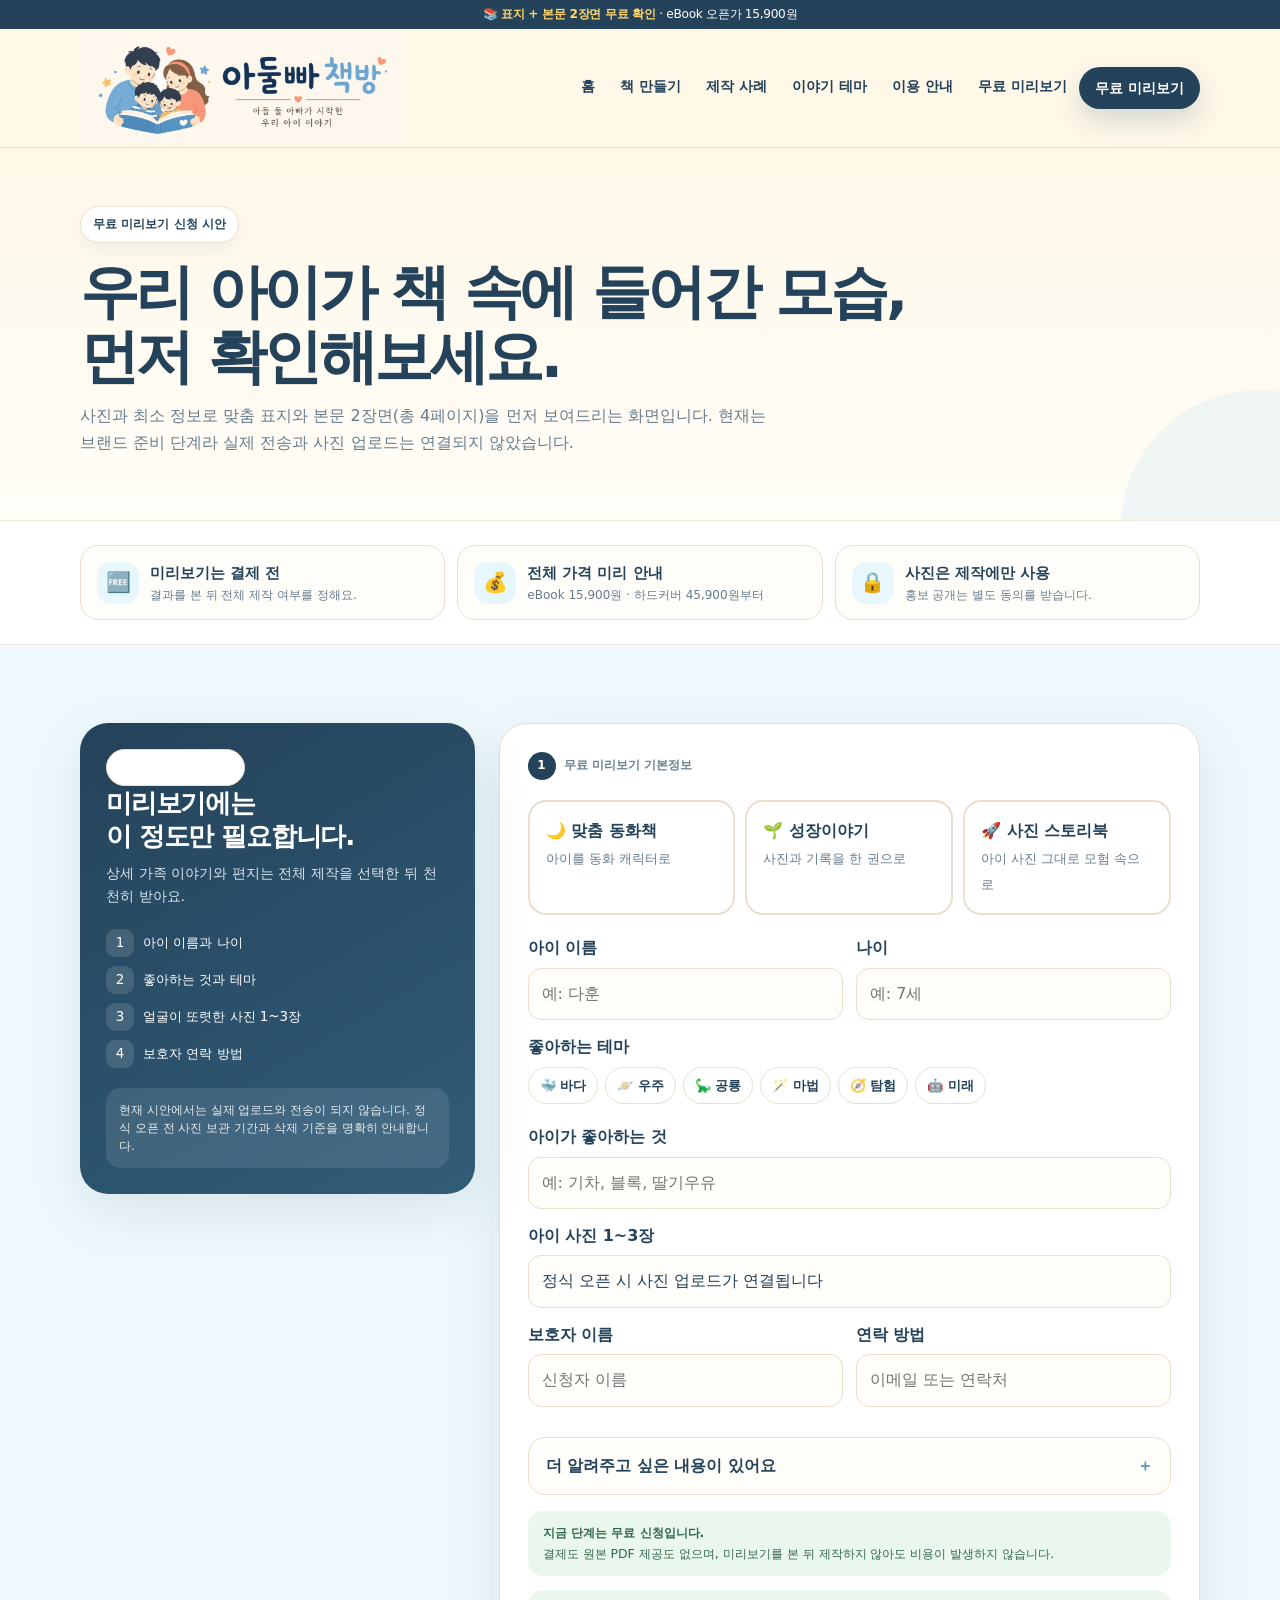
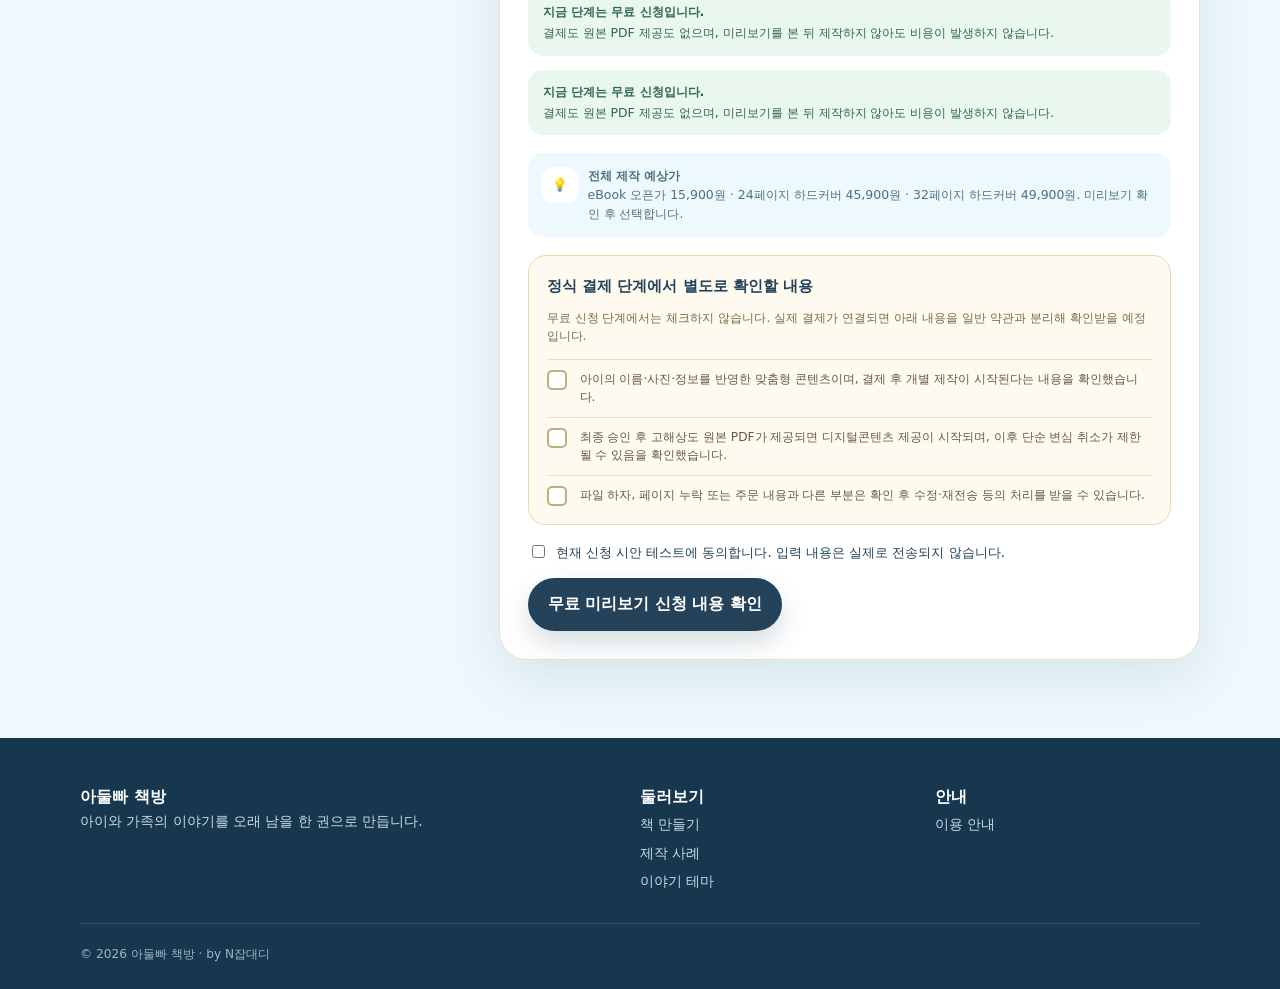
==== commit 09ff65b4: "Add protected PDF approval and cancellation flow [site-v30]" ====
--- a/apply.html
+++ b/apply.html
@@ -1 +1 @@
-<!doctype html><html lang="ko"><head><meta charset="utf-8"><meta name="viewport" content="width=device-width,initial-scale=1"><title>무료 미리보기 신청 | 아둘빠 책방</title><link rel="stylesheet" href="styles.css?v=12"><link rel="stylesheet" href="image-fixes-v30.css?v=30"></head><body><div class="notice">📚 <b>표지 + 본문 2장면 무료 확인</b> · eBook 오픈가 15,900원</div><header><div class="container nav"><a class="brand brand-original" href="index.html" aria-label="아둘빠 책방 홈"><span class="brand-art" aria-hidden="true"></span><span class="brand-lettering" aria-hidden="true"></span></a><nav class="navlinks"><a href="index.html">홈</a><a href="products.html">책 만들기</a><a href="stories.html">제작 사례</a><a href="themes.html">이야기 테마</a><a href="guide.html">이용 안내</a><a href="apply.html?mode=preview">무료 미리보기</a></nav><a class="btn btn-primary btn-small" href="apply.html?mode=preview">무료 미리보기</a><button class="menu">☰</button></div></header><main><section class="page-hero"><div class="container"><span class="eyebrow">무료 미리보기 신청 시안</span><h1 class="sales-title"><span class="desktop-title">우리 아이가 책 속에 들어간 모습,<br>먼저 확인해보세요.</span><span class="mobile-title"><span>우리 아이가</span><span>책 속에 들어간 모습,</span><span>먼저 확인해보세요.</span></span></h1><p class="sales-copy">사진과 최소 정보로 맞춤 표지와 본문 2장면(총 4페이지)을 먼저 보여드리는 화면입니다. 현재는 브랜드 준비 단계라 실제 전송과 사진 업로드는 연결되지 않았습니다.</p></div></section><section class="trust-strip"><div class="container trust-grid"><div class="trust-item"><i>🆓</i><div><b>미리보기는 결제 전</b><span>결과를 본 뒤 전체 제작 여부를 정해요.</span></div></div><div class="trust-item"><i>💰</i><div><b>전체 가격 미리 안내</b><span>eBook 15,900원 · 하드커버 45,900원부터</span></div></div><div class="trust-item"><i>🔒</i><div><b>사진은 제작에만 사용</b><span>홍보 공개는 별도 동의를 받습니다.</span></div></div></div></section><section class="section blue"><div class="container preview-form-shell"><aside class="preview-side"><span class="eyebrow">약 2분이면 충분해요</span><h2>미리보기에는<br>이 정도만 필요합니다.</h2><p>상세 가족 이야기와 편지는 전체 제작을 선택한 뒤 천천히 받아요.</p><div class="preview-side-list"><div><i>1</i><span>아이 이름과 나이</span></div><div><i>2</i><span>좋아하는 것과 테마</span></div><div><i>3</i><span>얼굴이 또렷한 사진 1~3장</span></div><div><i>4</i><span>보호자 연락 방법</span></div></div><div class="privacy-mini">현재 시안에서는 실제 업로드와 전송이 되지 않습니다. 정식 오픈 전 사진 보관 기간과 삭제 기준을 명확히 안내합니다.</div></aside><form class="preview-form-card" id="bookForm"><div class="form-progress"><b>1</b><span>무료 미리보기 기본정보</span></div><div class="choice-grid"><label class="choice"><input type="radio" name="bookType" value="맞춤 동화책" required><strong>🌙 맞춤 동화책</strong><span>아이를 동화 캐릭터로</span></label><label class="choice"><input type="radio" name="bookType" value="성장이야기 책" required><strong>🌱 성장이야기</strong><span>사진과 기록을 한 권으로</span></label><label class="choice"><input type="radio" name="bookType" value="사진 주인공 스토리북" required><strong>🚀 사진 스토리북</strong><span>아이 사진 그대로 모험 속으로</span></label></div><div class="grid2"><div class="field"><label for="childName">아이 이름</label><input id="childName" name="childName" placeholder="예: 다훈" required></div><div class="field"><label for="age">나이</label><input id="age" name="age" placeholder="예: 7세" required></div></div><div class="field"><label>좋아하는 테마</label><div class="chips"><label class="chip"><input type="radio" name="theme" value="바다"><span>🐳 바다</span></label><label class="chip"><input type="radio" name="theme" value="우주"><span>🪐 우주</span></label><label class="chip"><input type="radio" name="theme" value="공룡"><span>🦕 공룡</span></label><label class="chip"><input type="radio" name="theme" value="마법"><span>🪄 마법</span></label><label class="chip"><input type="radio" name="theme" value="탐험"><span>🧭 탐험</span></label><label class="chip"><input type="radio" name="theme" value="미래"><span>🤖 미래</span></label></div></div><div class="field"><label for="likes">아이가 좋아하는 것</label><input id="likes" name="likes" placeholder="예: 기차, 블록, 딸기우유"></div><div class="field"><label for="photoMock">아이 사진 1~3장</label><input id="photoMock" type="text" value="정식 오픈 시 사진 업로드가 연결됩니다" disabled></div><div class="grid2"><div class="field"><label for="parent">보호자 이름</label><input id="parent" name="parent" placeholder="신청자 이름" required></div><div class="field"><label for="contact">연락 방법</label><input id="contact" name="contact" placeholder="이메일 또는 연락처" required></div></div><details class="optional-details"><summary>더 알려주고 싶은 내용이 있어요</summary><div class="optional-fields"><div class="field"><label for="personality">아이 성격</label><input id="personality" name="personality" placeholder="예: 호기심이 많고 동생을 잘 챙겨요"></div><div class="field"><label for="story">기억에 남는 에피소드</label><textarea id="story" name="story" placeholder="전체 제작 때 꼭 넣고 싶은 일이 있다면 적어주세요."></textarea></div><div class="field"><label for="message">아이에게 전하고 싶은 말</label><textarea id="message" name="message" placeholder="예: 언제나 너답게 용감하고 따뜻하게 자라렴."></textarea></div></div></details><div class="free-preview-safe"><b>지금 단계는 무료 신청입니다.</b>결제도 원본 PDF 제공도 없으며, 미리보기를 본 뒤 제작하지 않아도 비용이 발생하지 않습니다.</div><div class="free-preview-safe"><b>지금 단계는 무료 신청입니다.</b>결제도 원본 PDF 제공도 없으며, 미리보기를 본 뒤 제작하지 않아도 비용이 발생하지 않습니다.</div><div class="form-trust-note"><i>💡</i><div><b>전체 제작 예상가</b><br>eBook 오픈가 15,900원 · 24페이지 하드커버 45,900원 · 32페이지 하드커버 49,900원. 미리보기 확인 후 선택합니다.</div></div><div class="payment-consent-preview"><h3>정식 결제 단계에서 별도로 확인할 내용</h3><p>무료 신청 단계에서는 체크하지 않습니다. 실제 결제가 연결되면 아래 내용을 일반 약관과 분리해 확인받을 예정입니다.</p><div class="consent-preview-row"><i></i><span>아이의 이름·사진·정보를 반영한 맞춤형 콘텐츠이며, 결제 후 개별 제작이 시작된다는 내용을 확인했습니다.</span></div><div class="consent-preview-row"><i></i><span>최종 승인 후 고해상도 원본 PDF가 제공되면 디지털콘텐츠 제공이 시작되며, 이후 단순 변심 취소가 제한될 수 있음을 확인했습니다.</span></div><div class="consent-preview-row"><i></i><span>파일 하자, 페이지 누락 또는 주문 내용과 다른 부분은 확인 후 수정·재전송 등의 처리를 받을 수 있습니다.</span></div></div><label class="agree"><input type="checkbox" required><span>현재 신청 시안 테스트에 동의합니다. 입력 내용은 실제로 전송되지 않습니다.</span></label><button class="btn btn-primary" type="submit">무료 미리보기 신청 내용 확인</button><div class="result" id="result">신청 화면이 정상적으로 작동해요. 실제 사진 업로드와 접수는 다음 단계에서 연결합니다 😊</div></form></div></section></main><footer><div class="container"><div class="footer-grid"><div><strong>아둘빠 책방</strong><p>아이와 가족의 이야기를 오래 남을 한 권으로 만듭니다.</p></div><div><strong>둘러보기</strong><a href="products.html">책 만들기</a><a href="stories.html">제작 사례</a><a href="themes.html">이야기 테마</a></div><div><strong>안내</strong><a href="guide.html">이용 안내</a></div></div><div class="copy">© <span data-year></span> 아둘빠 책방 · by N잡대디</div></div></footer><script src="script.js?v=30"></script><div class="mobile-cta"><div class="mobile-cta-copy"><b>우리 아이 책, 먼저 확인해보세요</b><small>맞춤 표지 + 본문 2장면(총 4페이지) · 결제 전</small></div><a class="btn" href="#bookForm">신청서로 이동</a></div></body></html>+<!doctype html><html lang="ko"><head><meta charset="utf-8"><meta name="viewport" content="width=device-width,initial-scale=1"><title>무료 미리보기 신청 | 아둘빠 책방</title><link rel="stylesheet" href="styles.css?v=12"><link rel="stylesheet" href="image-fixes-v30.css?v=30"></head><body><div class="notice">📚 <b>표지 + 본문 2장면 무료 확인</b> · eBook 오픈가 15,900원</div><header><div class="container nav"><a class="brand brand-original" href="index.html" aria-label="아둘빠 책방 홈"><span class="brand-art" aria-hidden="true"></span><span class="brand-lettering" aria-hidden="true"></span></a><nav class="navlinks"><a href="index.html">홈</a><a href="products.html">책 만들기</a><a href="stories.html">제작 사례</a><a href="themes.html">이야기 테마</a><a href="guide.html">이용 안내</a><a href="apply.html?mode=preview">무료 미리보기</a></nav><a class="btn btn-primary btn-small" href="apply.html?mode=preview">무료 미리보기</a><button class="menu">☰</button></div></header><main><section class="page-hero"><div class="container"><span class="eyebrow">무료 미리보기 신청 시안</span><h1 class="sales-title"><span class="desktop-title">우리 아이가 책 속에 들어간 모습,<br>먼저 확인해보세요.</span><span class="mobile-title"><span>우리 아이가</span><span>책 속에 들어간 모습,</span><span>먼저 확인해보세요.</span></span></h1><p class="sales-copy">사진과 최소 정보로 맞춤 표지와 본문 2장면(총 4페이지)을 먼저 보여드리는 화면입니다. 현재는 브랜드 준비 단계라 실제 전송과 사진 업로드는 연결되지 않았습니다.</p></div></section><section class="trust-strip"><div class="container trust-grid"><div class="trust-item"><i>🆓</i><div><b>미리보기는 결제 전</b><span>결과를 본 뒤 전체 제작 여부를 정해요.</span></div></div><div class="trust-item"><i>💰</i><div><b>전체 가격 미리 안내</b><span>eBook 15,900원 · 하드커버 45,900원부터</span></div></div><div class="trust-item"><i>🔒</i><div><b>사진은 제작에만 사용</b><span>홍보 공개는 별도 동의를 받습니다.</span></div></div></div></section><section class="section blue"><div class="container preview-form-shell"><aside class="preview-side"><span class="eyebrow">약 2분이면 충분해요</span><h2>미리보기에는<br>이 정도만 필요합니다.</h2><p>상세 가족 이야기와 편지는 전체 제작을 선택한 뒤 천천히 받아요.</p><div class="preview-side-list"><div><i>1</i><span>아이 이름과 나이</span></div><div><i>2</i><span>좋아하는 것과 테마</span></div><div><i>3</i><span>얼굴이 또렷한 사진 1~3장</span></div><div><i>4</i><span>보호자 연락 방법</span></div></div><div class="privacy-mini">현재 시안에서는 실제 업로드와 전송이 되지 않습니다. 정식 오픈 전 사진 보관 기간과 삭제 기준을 명확히 안내합니다.</div></aside><form class="preview-form-card" id="bookForm"><div class="form-progress"><b>1</b><span>무료 미리보기 기본정보</span></div><div class="choice-grid"><label class="choice"><input type="radio" name="bookType" value="맞춤 동화책" required><strong>🌙 맞춤 동화책</strong><span>아이를 동화 캐릭터로</span></label><label class="choice"><input type="radio" name="bookType" value="성장이야기 책" required><strong>🌱 성장이야기</strong><span>사진과 기록을 한 권으로</span></label><label class="choice"><input type="radio" name="bookType" value="사진 주인공 스토리북" required><strong>🚀 사진 스토리북</strong><span>아이 사진 그대로 모험 속으로</span></label></div><div class="grid2"><div class="field"><label for="childName">아이 이름</label><input id="childName" name="childName" placeholder="예: 다훈" required></div><div class="field"><label for="age">나이</label><input id="age" name="age" placeholder="예: 7세" required></div></div><div class="field"><label>좋아하는 테마</label><div class="chips"><label class="chip"><input type="radio" name="theme" value="바다"><span>🐳 바다</span></label><label class="chip"><input type="radio" name="theme" value="우주"><span>🪐 우주</span></label><label class="chip"><input type="radio" name="theme" value="공룡"><span>🦕 공룡</span></label><label class="chip"><input type="radio" name="theme" value="마법"><span>🪄 마법</span></label><label class="chip"><input type="radio" name="theme" value="탐험"><span>🧭 탐험</span></label><label class="chip"><input type="radio" name="theme" value="미래"><span>🤖 미래</span></label></div></div><div class="field"><label for="likes">아이가 좋아하는 것</label><input id="likes" name="likes" placeholder="예: 기차, 블록, 딸기우유"></div><div class="field"><label for="photoMock">아이 사진 1~3장</label><input id="photoMock" type="text" value="정식 오픈 시 사진 업로드가 연결됩니다" disabled></div><div class="grid2"><div class="field"><label for="parent">보호자 이름</label><input id="parent" name="parent" placeholder="신청자 이름" required></div><div class="field"><label for="contact">연락 방법</label><input id="contact" name="contact" placeholder="이메일 또는 연락처" required></div></div><details class="optional-details"><summary>더 알려주고 싶은 내용이 있어요</summary><div class="optional-fields"><div class="field"><label for="personality">아이 성격</label><input id="personality" name="personality" placeholder="예: 호기심이 많고 동생을 잘 챙겨요"></div><div class="field"><label for="story">기억에 남는 에피소드</label><textarea id="story" name="story" placeholder="전체 제작 때 꼭 넣고 싶은 일이 있다면 적어주세요."></textarea></div><div class="field"><label for="message">아이에게 전하고 싶은 말</label><textarea id="message" name="message" placeholder="예: 언제나 너답게 용감하고 따뜻하게 자라렴."></textarea></div></div></details><div class="free-preview-safe"><b>지금 단계는 무료 신청입니다.</b>결제도 원본 PDF 제공도 없으며, 미리보기를 본 뒤 제작하지 않아도 비용이 발생하지 않습니다.</div><div class="free-preview-safe"><b>지금 단계는 무료 신청입니다.</b>결제도 원본 PDF 제공도 없으며, 미리보기를 본 뒤 제작하지 않아도 비용이 발생하지 않습니다.</div><div class="free-preview-safe"><b>지금 단계는 무료 신청입니다.</b>결제도 원본 PDF 제공도 없으며, 미리보기를 본 뒤 제작하지 않아도 비용이 발생하지 않습니다.</div><div class="form-trust-note"><i>💡</i><div><b>전체 제작 예상가</b><br>eBook 오픈가 15,900원 · 24페이지 하드커버 45,900원 · 32페이지 하드커버 49,900원. 미리보기 확인 후 선택합니다.</div></div><div class="payment-consent-preview"><h3>정식 결제 단계에서 별도로 확인할 내용</h3><p>무료 신청 단계에서는 체크하지 않습니다. 실제 결제가 연결되면 아래 내용을 일반 약관과 분리해 확인받을 예정입니다.</p><div class="consent-preview-row"><i></i><span>아이의 이름·사진·정보를 반영한 맞춤형 콘텐츠이며, 결제 후 개별 제작이 시작된다는 내용을 확인했습니다.</span></div><div class="consent-preview-row"><i></i><span>최종 승인 후 고해상도 원본 PDF가 제공되면 디지털콘텐츠 제공이 시작되며, 이후 단순 변심 취소가 제한될 수 있음을 확인했습니다.</span></div><div class="consent-preview-row"><i></i><span>파일 하자, 페이지 누락 또는 주문 내용과 다른 부분은 확인 후 수정·재전송 등의 처리를 받을 수 있습니다.</span></div></div><label class="agree"><input type="checkbox" required><span>현재 신청 시안 테스트에 동의합니다. 입력 내용은 실제로 전송되지 않습니다.</span></label><button class="btn btn-primary" type="submit">무료 미리보기 신청 내용 확인</button><div class="result" id="result">신청 화면이 정상적으로 작동해요. 실제 사진 업로드와 접수는 다음 단계에서 연결합니다 😊</div></form></div></section></main><footer><div class="container"><div class="footer-grid"><div><strong>아둘빠 책방</strong><p>아이와 가족의 이야기를 오래 남을 한 권으로 만듭니다.</p></div><div><strong>둘러보기</strong><a href="products.html">책 만들기</a><a href="stories.html">제작 사례</a><a href="themes.html">이야기 테마</a></div><div><strong>안내</strong><a href="guide.html">이용 안내</a></div></div><div class="copy">© <span data-year></span> 아둘빠 책방 · by N잡대디</div></div></footer><script src="script.js?v=30"></script><div class="mobile-cta"><div class="mobile-cta-copy"><b>우리 아이 책, 먼저 확인해보세요</b><small>맞춤 표지 + 본문 2장면(총 4페이지) · 결제 전</small></div><a class="btn" href="#bookForm">신청서로 이동</a></div></body></html>
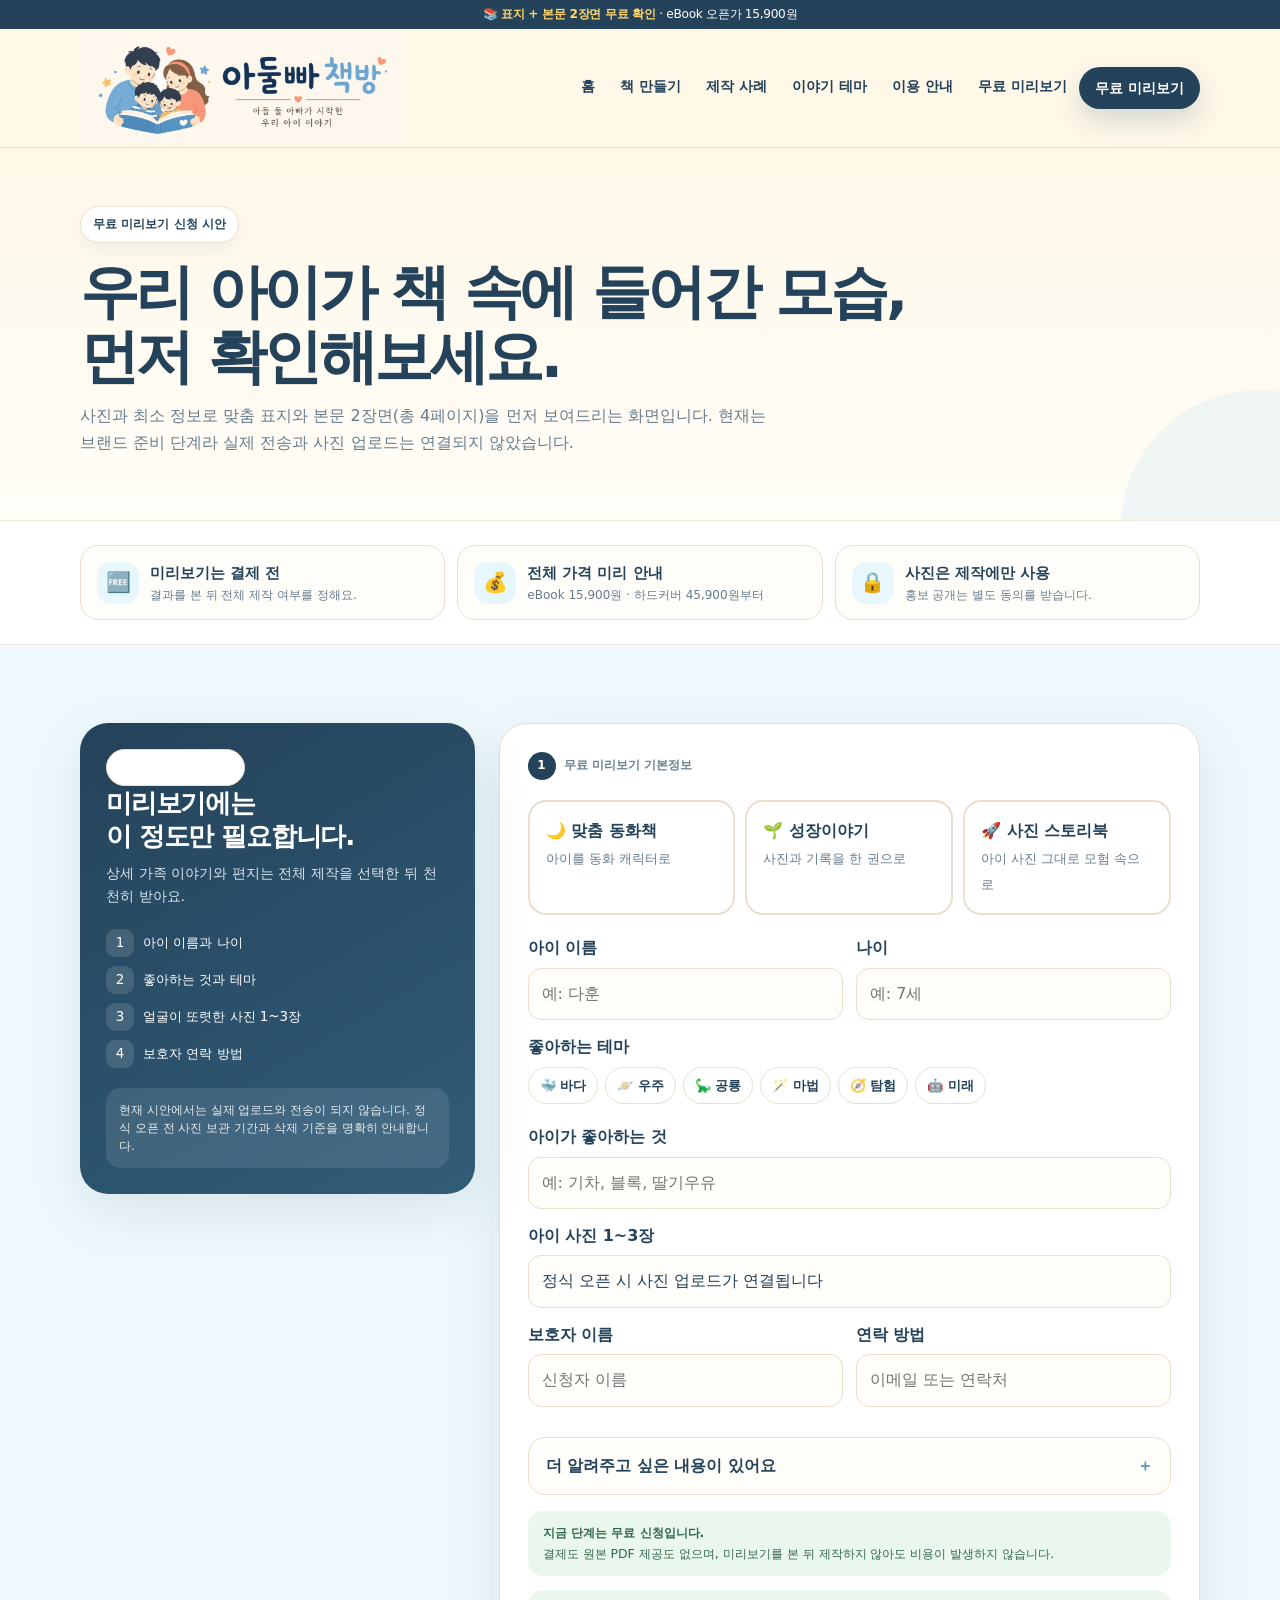
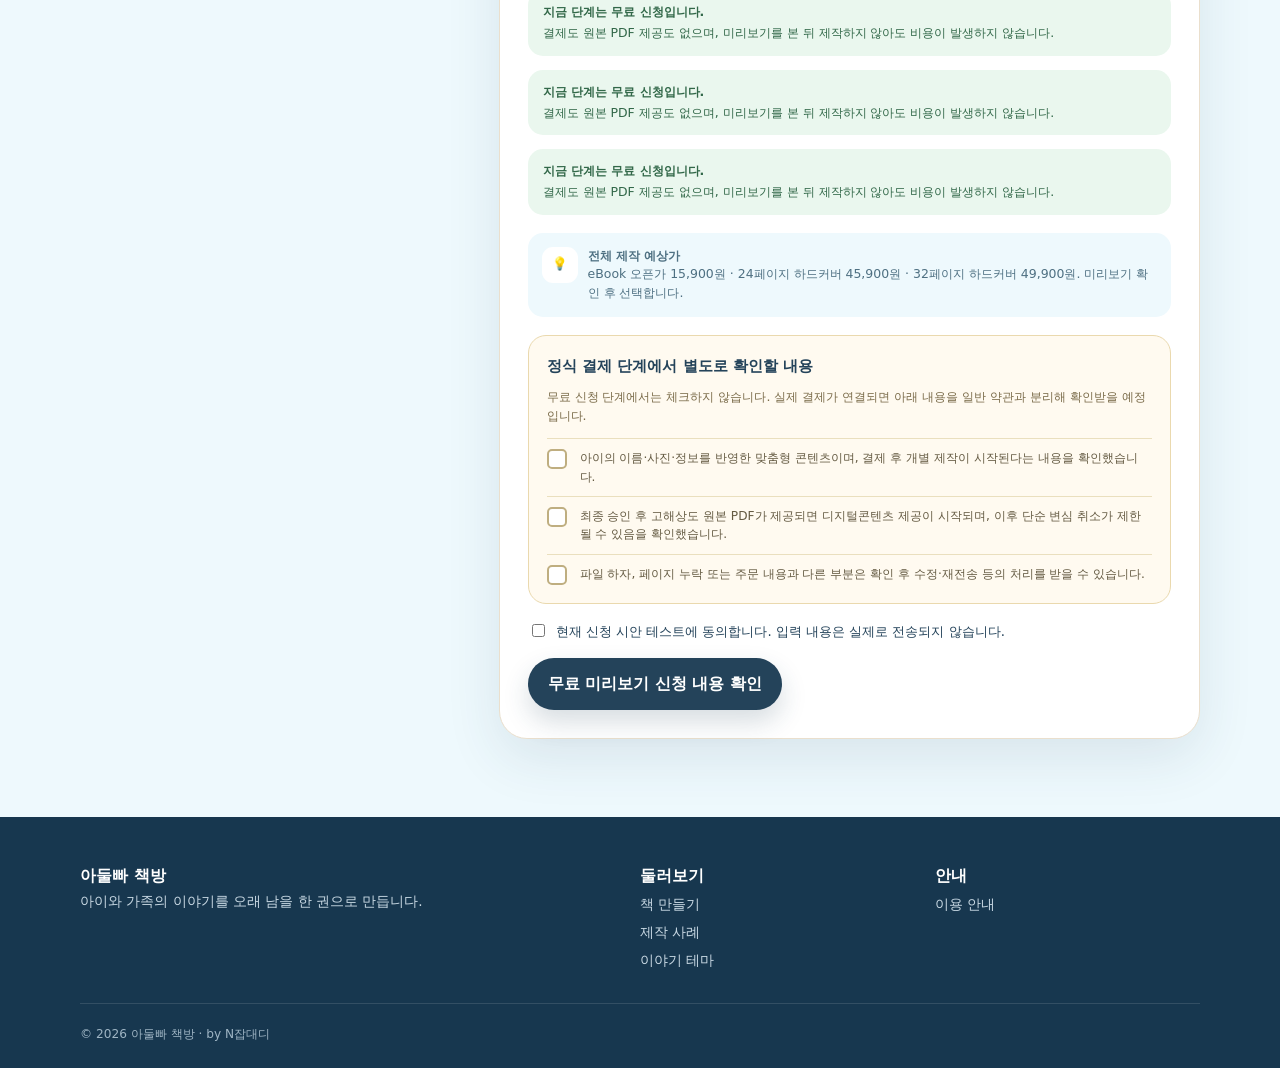
==== commit 3b5f568a: "Add protected PDF approval and cancellation flow [site-v30]" ====
--- a/apply.html
+++ b/apply.html
@@ -1 +1 @@
-<!doctype html><html lang="ko"><head><meta charset="utf-8"><meta name="viewport" content="width=device-width,initial-scale=1"><title>무료 미리보기 신청 | 아둘빠 책방</title><link rel="stylesheet" href="styles.css?v=12"><link rel="stylesheet" href="image-fixes-v30.css?v=30"></head><body><div class="notice">📚 <b>표지 + 본문 2장면 무료 확인</b> · eBook 오픈가 15,900원</div><header><div class="container nav"><a class="brand brand-original" href="index.html" aria-label="아둘빠 책방 홈"><span class="brand-art" aria-hidden="true"></span><span class="brand-lettering" aria-hidden="true"></span></a><nav class="navlinks"><a href="index.html">홈</a><a href="products.html">책 만들기</a><a href="stories.html">제작 사례</a><a href="themes.html">이야기 테마</a><a href="guide.html">이용 안내</a><a href="apply.html?mode=preview">무료 미리보기</a></nav><a class="btn btn-primary btn-small" href="apply.html?mode=preview">무료 미리보기</a><button class="menu">☰</button></div></header><main><section class="page-hero"><div class="container"><span class="eyebrow">무료 미리보기 신청 시안</span><h1 class="sales-title"><span class="desktop-title">우리 아이가 책 속에 들어간 모습,<br>먼저 확인해보세요.</span><span class="mobile-title"><span>우리 아이가</span><span>책 속에 들어간 모습,</span><span>먼저 확인해보세요.</span></span></h1><p class="sales-copy">사진과 최소 정보로 맞춤 표지와 본문 2장면(총 4페이지)을 먼저 보여드리는 화면입니다. 현재는 브랜드 준비 단계라 실제 전송과 사진 업로드는 연결되지 않았습니다.</p></div></section><section class="trust-strip"><div class="container trust-grid"><div class="trust-item"><i>🆓</i><div><b>미리보기는 결제 전</b><span>결과를 본 뒤 전체 제작 여부를 정해요.</span></div></div><div class="trust-item"><i>💰</i><div><b>전체 가격 미리 안내</b><span>eBook 15,900원 · 하드커버 45,900원부터</span></div></div><div class="trust-item"><i>🔒</i><div><b>사진은 제작에만 사용</b><span>홍보 공개는 별도 동의를 받습니다.</span></div></div></div></section><section class="section blue"><div class="container preview-form-shell"><aside class="preview-side"><span class="eyebrow">약 2분이면 충분해요</span><h2>미리보기에는<br>이 정도만 필요합니다.</h2><p>상세 가족 이야기와 편지는 전체 제작을 선택한 뒤 천천히 받아요.</p><div class="preview-side-list"><div><i>1</i><span>아이 이름과 나이</span></div><div><i>2</i><span>좋아하는 것과 테마</span></div><div><i>3</i><span>얼굴이 또렷한 사진 1~3장</span></div><div><i>4</i><span>보호자 연락 방법</span></div></div><div class="privacy-mini">현재 시안에서는 실제 업로드와 전송이 되지 않습니다. 정식 오픈 전 사진 보관 기간과 삭제 기준을 명확히 안내합니다.</div></aside><form class="preview-form-card" id="bookForm"><div class="form-progress"><b>1</b><span>무료 미리보기 기본정보</span></div><div class="choice-grid"><label class="choice"><input type="radio" name="bookType" value="맞춤 동화책" required><strong>🌙 맞춤 동화책</strong><span>아이를 동화 캐릭터로</span></label><label class="choice"><input type="radio" name="bookType" value="성장이야기 책" required><strong>🌱 성장이야기</strong><span>사진과 기록을 한 권으로</span></label><label class="choice"><input type="radio" name="bookType" value="사진 주인공 스토리북" required><strong>🚀 사진 스토리북</strong><span>아이 사진 그대로 모험 속으로</span></label></div><div class="grid2"><div class="field"><label for="childName">아이 이름</label><input id="childName" name="childName" placeholder="예: 다훈" required></div><div class="field"><label for="age">나이</label><input id="age" name="age" placeholder="예: 7세" required></div></div><div class="field"><label>좋아하는 테마</label><div class="chips"><label class="chip"><input type="radio" name="theme" value="바다"><span>🐳 바다</span></label><label class="chip"><input type="radio" name="theme" value="우주"><span>🪐 우주</span></label><label class="chip"><input type="radio" name="theme" value="공룡"><span>🦕 공룡</span></label><label class="chip"><input type="radio" name="theme" value="마법"><span>🪄 마법</span></label><label class="chip"><input type="radio" name="theme" value="탐험"><span>🧭 탐험</span></label><label class="chip"><input type="radio" name="theme" value="미래"><span>🤖 미래</span></label></div></div><div class="field"><label for="likes">아이가 좋아하는 것</label><input id="likes" name="likes" placeholder="예: 기차, 블록, 딸기우유"></div><div class="field"><label for="photoMock">아이 사진 1~3장</label><input id="photoMock" type="text" value="정식 오픈 시 사진 업로드가 연결됩니다" disabled></div><div class="grid2"><div class="field"><label for="parent">보호자 이름</label><input id="parent" name="parent" placeholder="신청자 이름" required></div><div class="field"><label for="contact">연락 방법</label><input id="contact" name="contact" placeholder="이메일 또는 연락처" required></div></div><details class="optional-details"><summary>더 알려주고 싶은 내용이 있어요</summary><div class="optional-fields"><div class="field"><label for="personality">아이 성격</label><input id="personality" name="personality" placeholder="예: 호기심이 많고 동생을 잘 챙겨요"></div><div class="field"><label for="story">기억에 남는 에피소드</label><textarea id="story" name="story" placeholder="전체 제작 때 꼭 넣고 싶은 일이 있다면 적어주세요."></textarea></div><div class="field"><label for="message">아이에게 전하고 싶은 말</label><textarea id="message" name="message" placeholder="예: 언제나 너답게 용감하고 따뜻하게 자라렴."></textarea></div></div></details><div class="free-preview-safe"><b>지금 단계는 무료 신청입니다.</b>결제도 원본 PDF 제공도 없으며, 미리보기를 본 뒤 제작하지 않아도 비용이 발생하지 않습니다.</div><div class="free-preview-safe"><b>지금 단계는 무료 신청입니다.</b>결제도 원본 PDF 제공도 없으며, 미리보기를 본 뒤 제작하지 않아도 비용이 발생하지 않습니다.</div><div class="free-preview-safe"><b>지금 단계는 무료 신청입니다.</b>결제도 원본 PDF 제공도 없으며, 미리보기를 본 뒤 제작하지 않아도 비용이 발생하지 않습니다.</div><div class="form-trust-note"><i>💡</i><div><b>전체 제작 예상가</b><br>eBook 오픈가 15,900원 · 24페이지 하드커버 45,900원 · 32페이지 하드커버 49,900원. 미리보기 확인 후 선택합니다.</div></div><div class="payment-consent-preview"><h3>정식 결제 단계에서 별도로 확인할 내용</h3><p>무료 신청 단계에서는 체크하지 않습니다. 실제 결제가 연결되면 아래 내용을 일반 약관과 분리해 확인받을 예정입니다.</p><div class="consent-preview-row"><i></i><span>아이의 이름·사진·정보를 반영한 맞춤형 콘텐츠이며, 결제 후 개별 제작이 시작된다는 내용을 확인했습니다.</span></div><div class="consent-preview-row"><i></i><span>최종 승인 후 고해상도 원본 PDF가 제공되면 디지털콘텐츠 제공이 시작되며, 이후 단순 변심 취소가 제한될 수 있음을 확인했습니다.</span></div><div class="consent-preview-row"><i></i><span>파일 하자, 페이지 누락 또는 주문 내용과 다른 부분은 확인 후 수정·재전송 등의 처리를 받을 수 있습니다.</span></div></div><label class="agree"><input type="checkbox" required><span>현재 신청 시안 테스트에 동의합니다. 입력 내용은 실제로 전송되지 않습니다.</span></label><button class="btn btn-primary" type="submit">무료 미리보기 신청 내용 확인</button><div class="result" id="result">신청 화면이 정상적으로 작동해요. 실제 사진 업로드와 접수는 다음 단계에서 연결합니다 😊</div></form></div></section></main><footer><div class="container"><div class="footer-grid"><div><strong>아둘빠 책방</strong><p>아이와 가족의 이야기를 오래 남을 한 권으로 만듭니다.</p></div><div><strong>둘러보기</strong><a href="products.html">책 만들기</a><a href="stories.html">제작 사례</a><a href="themes.html">이야기 테마</a></div><div><strong>안내</strong><a href="guide.html">이용 안내</a></div></div><div class="copy">© <span data-year></span> 아둘빠 책방 · by N잡대디</div></div></footer><script src="script.js?v=30"></script><div class="mobile-cta"><div class="mobile-cta-copy"><b>우리 아이 책, 먼저 확인해보세요</b><small>맞춤 표지 + 본문 2장면(총 4페이지) · 결제 전</small></div><a class="btn" href="#bookForm">신청서로 이동</a></div></body></html>+<!doctype html><html lang="ko"><head><meta charset="utf-8"><meta name="viewport" content="width=device-width,initial-scale=1"><title>무료 미리보기 신청 | 아둘빠 책방</title><link rel="stylesheet" href="styles.css?v=12"><link rel="stylesheet" href="image-fixes-v30.css?v=30"></head><body><div class="notice">📚 <b>표지 + 본문 2장면 무료 확인</b> · eBook 오픈가 15,900원</div><header><div class="container nav"><a class="brand brand-original" href="index.html" aria-label="아둘빠 책방 홈"><span class="brand-art" aria-hidden="true"></span><span class="brand-lettering" aria-hidden="true"></span></a><nav class="navlinks"><a href="index.html">홈</a><a href="products.html">책 만들기</a><a href="stories.html">제작 사례</a><a href="themes.html">이야기 테마</a><a href="guide.html">이용 안내</a><a href="apply.html?mode=preview">무료 미리보기</a></nav><a class="btn btn-primary btn-small" href="apply.html?mode=preview">무료 미리보기</a><button class="menu">☰</button></div></header><main><section class="page-hero"><div class="container"><span class="eyebrow">무료 미리보기 신청 시안</span><h1 class="sales-title"><span class="desktop-title">우리 아이가 책 속에 들어간 모습,<br>먼저 확인해보세요.</span><span class="mobile-title"><span>우리 아이가</span><span>책 속에 들어간 모습,</span><span>먼저 확인해보세요.</span></span></h1><p class="sales-copy">사진과 최소 정보로 맞춤 표지와 본문 2장면(총 4페이지)을 먼저 보여드리는 화면입니다. 현재는 브랜드 준비 단계라 실제 전송과 사진 업로드는 연결되지 않았습니다.</p></div></section><section class="trust-strip"><div class="container trust-grid"><div class="trust-item"><i>🆓</i><div><b>미리보기는 결제 전</b><span>결과를 본 뒤 전체 제작 여부를 정해요.</span></div></div><div class="trust-item"><i>💰</i><div><b>전체 가격 미리 안내</b><span>eBook 15,900원 · 하드커버 45,900원부터</span></div></div><div class="trust-item"><i>🔒</i><div><b>사진은 제작에만 사용</b><span>홍보 공개는 별도 동의를 받습니다.</span></div></div></div></section><section class="section blue"><div class="container preview-form-shell"><aside class="preview-side"><span class="eyebrow">약 2분이면 충분해요</span><h2>미리보기에는<br>이 정도만 필요합니다.</h2><p>상세 가족 이야기와 편지는 전체 제작을 선택한 뒤 천천히 받아요.</p><div class="preview-side-list"><div><i>1</i><span>아이 이름과 나이</span></div><div><i>2</i><span>좋아하는 것과 테마</span></div><div><i>3</i><span>얼굴이 또렷한 사진 1~3장</span></div><div><i>4</i><span>보호자 연락 방법</span></div></div><div class="privacy-mini">현재 시안에서는 실제 업로드와 전송이 되지 않습니다. 정식 오픈 전 사진 보관 기간과 삭제 기준을 명확히 안내합니다.</div></aside><form class="preview-form-card" id="bookForm"><div class="form-progress"><b>1</b><span>무료 미리보기 기본정보</span></div><div class="choice-grid"><label class="choice"><input type="radio" name="bookType" value="맞춤 동화책" required><strong>🌙 맞춤 동화책</strong><span>아이를 동화 캐릭터로</span></label><label class="choice"><input type="radio" name="bookType" value="성장이야기 책" required><strong>🌱 성장이야기</strong><span>사진과 기록을 한 권으로</span></label><label class="choice"><input type="radio" name="bookType" value="사진 주인공 스토리북" required><strong>🚀 사진 스토리북</strong><span>아이 사진 그대로 모험 속으로</span></label></div><div class="grid2"><div class="field"><label for="childName">아이 이름</label><input id="childName" name="childName" placeholder="예: 다훈" required></div><div class="field"><label for="age">나이</label><input id="age" name="age" placeholder="예: 7세" required></div></div><div class="field"><label>좋아하는 테마</label><div class="chips"><label class="chip"><input type="radio" name="theme" value="바다"><span>🐳 바다</span></label><label class="chip"><input type="radio" name="theme" value="우주"><span>🪐 우주</span></label><label class="chip"><input type="radio" name="theme" value="공룡"><span>🦕 공룡</span></label><label class="chip"><input type="radio" name="theme" value="마법"><span>🪄 마법</span></label><label class="chip"><input type="radio" name="theme" value="탐험"><span>🧭 탐험</span></label><label class="chip"><input type="radio" name="theme" value="미래"><span>🤖 미래</span></label></div></div><div class="field"><label for="likes">아이가 좋아하는 것</label><input id="likes" name="likes" placeholder="예: 기차, 블록, 딸기우유"></div><div class="field"><label for="photoMock">아이 사진 1~3장</label><input id="photoMock" type="text" value="정식 오픈 시 사진 업로드가 연결됩니다" disabled></div><div class="grid2"><div class="field"><label for="parent">보호자 이름</label><input id="parent" name="parent" placeholder="신청자 이름" required></div><div class="field"><label for="contact">연락 방법</label><input id="contact" name="contact" placeholder="이메일 또는 연락처" required></div></div><details class="optional-details"><summary>더 알려주고 싶은 내용이 있어요</summary><div class="optional-fields"><div class="field"><label for="personality">아이 성격</label><input id="personality" name="personality" placeholder="예: 호기심이 많고 동생을 잘 챙겨요"></div><div class="field"><label for="story">기억에 남는 에피소드</label><textarea id="story" name="story" placeholder="전체 제작 때 꼭 넣고 싶은 일이 있다면 적어주세요."></textarea></div><div class="field"><label for="message">아이에게 전하고 싶은 말</label><textarea id="message" name="message" placeholder="예: 언제나 너답게 용감하고 따뜻하게 자라렴."></textarea></div></div></details><div class="free-preview-safe"><b>지금 단계는 무료 신청입니다.</b>결제도 원본 PDF 제공도 없으며, 미리보기를 본 뒤 제작하지 않아도 비용이 발생하지 않습니다.</div><div class="free-preview-safe"><b>지금 단계는 무료 신청입니다.</b>결제도 원본 PDF 제공도 없으며, 미리보기를 본 뒤 제작하지 않아도 비용이 발생하지 않습니다.</div><div class="free-preview-safe"><b>지금 단계는 무료 신청입니다.</b>결제도 원본 PDF 제공도 없으며, 미리보기를 본 뒤 제작하지 않아도 비용이 발생하지 않습니다.</div><div class="free-preview-safe"><b>지금 단계는 무료 신청입니다.</b>결제도 원본 PDF 제공도 없으며, 미리보기를 본 뒤 제작하지 않아도 비용이 발생하지 않습니다.</div><div class="form-trust-note"><i>💡</i><div><b>전체 제작 예상가</b><br>eBook 오픈가 15,900원 · 24페이지 하드커버 45,900원 · 32페이지 하드커버 49,900원. 미리보기 확인 후 선택합니다.</div></div><div class="payment-consent-preview"><h3>정식 결제 단계에서 별도로 확인할 내용</h3><p>무료 신청 단계에서는 체크하지 않습니다. 실제 결제가 연결되면 아래 내용을 일반 약관과 분리해 확인받을 예정입니다.</p><div class="consent-preview-row"><i></i><span>아이의 이름·사진·정보를 반영한 맞춤형 콘텐츠이며, 결제 후 개별 제작이 시작된다는 내용을 확인했습니다.</span></div><div class="consent-preview-row"><i></i><span>최종 승인 후 고해상도 원본 PDF가 제공되면 디지털콘텐츠 제공이 시작되며, 이후 단순 변심 취소가 제한될 수 있음을 확인했습니다.</span></div><div class="consent-preview-row"><i></i><span>파일 하자, 페이지 누락 또는 주문 내용과 다른 부분은 확인 후 수정·재전송 등의 처리를 받을 수 있습니다.</span></div></div><label class="agree"><input type="checkbox" required><span>현재 신청 시안 테스트에 동의합니다. 입력 내용은 실제로 전송되지 않습니다.</span></label><button class="btn btn-primary" type="submit">무료 미리보기 신청 내용 확인</button><div class="result" id="result">신청 화면이 정상적으로 작동해요. 실제 사진 업로드와 접수는 다음 단계에서 연결합니다 😊</div></form></div></section></main><footer><div class="container"><div class="footer-grid"><div><strong>아둘빠 책방</strong><p>아이와 가족의 이야기를 오래 남을 한 권으로 만듭니다.</p></div><div><strong>둘러보기</strong><a href="products.html">책 만들기</a><a href="stories.html">제작 사례</a><a href="themes.html">이야기 테마</a></div><div><strong>안내</strong><a href="guide.html">이용 안내</a></div></div><div class="copy">© <span data-year></span> 아둘빠 책방 · by N잡대디</div></div></footer><script src="script.js?v=30"></script><div class="mobile-cta"><div class="mobile-cta-copy"><b>우리 아이 책, 먼저 확인해보세요</b><small>맞춤 표지 + 본문 2장면(총 4페이지) · 결제 전</small></div><a class="btn" href="#bookForm">신청서로 이동</a></div></body></html>
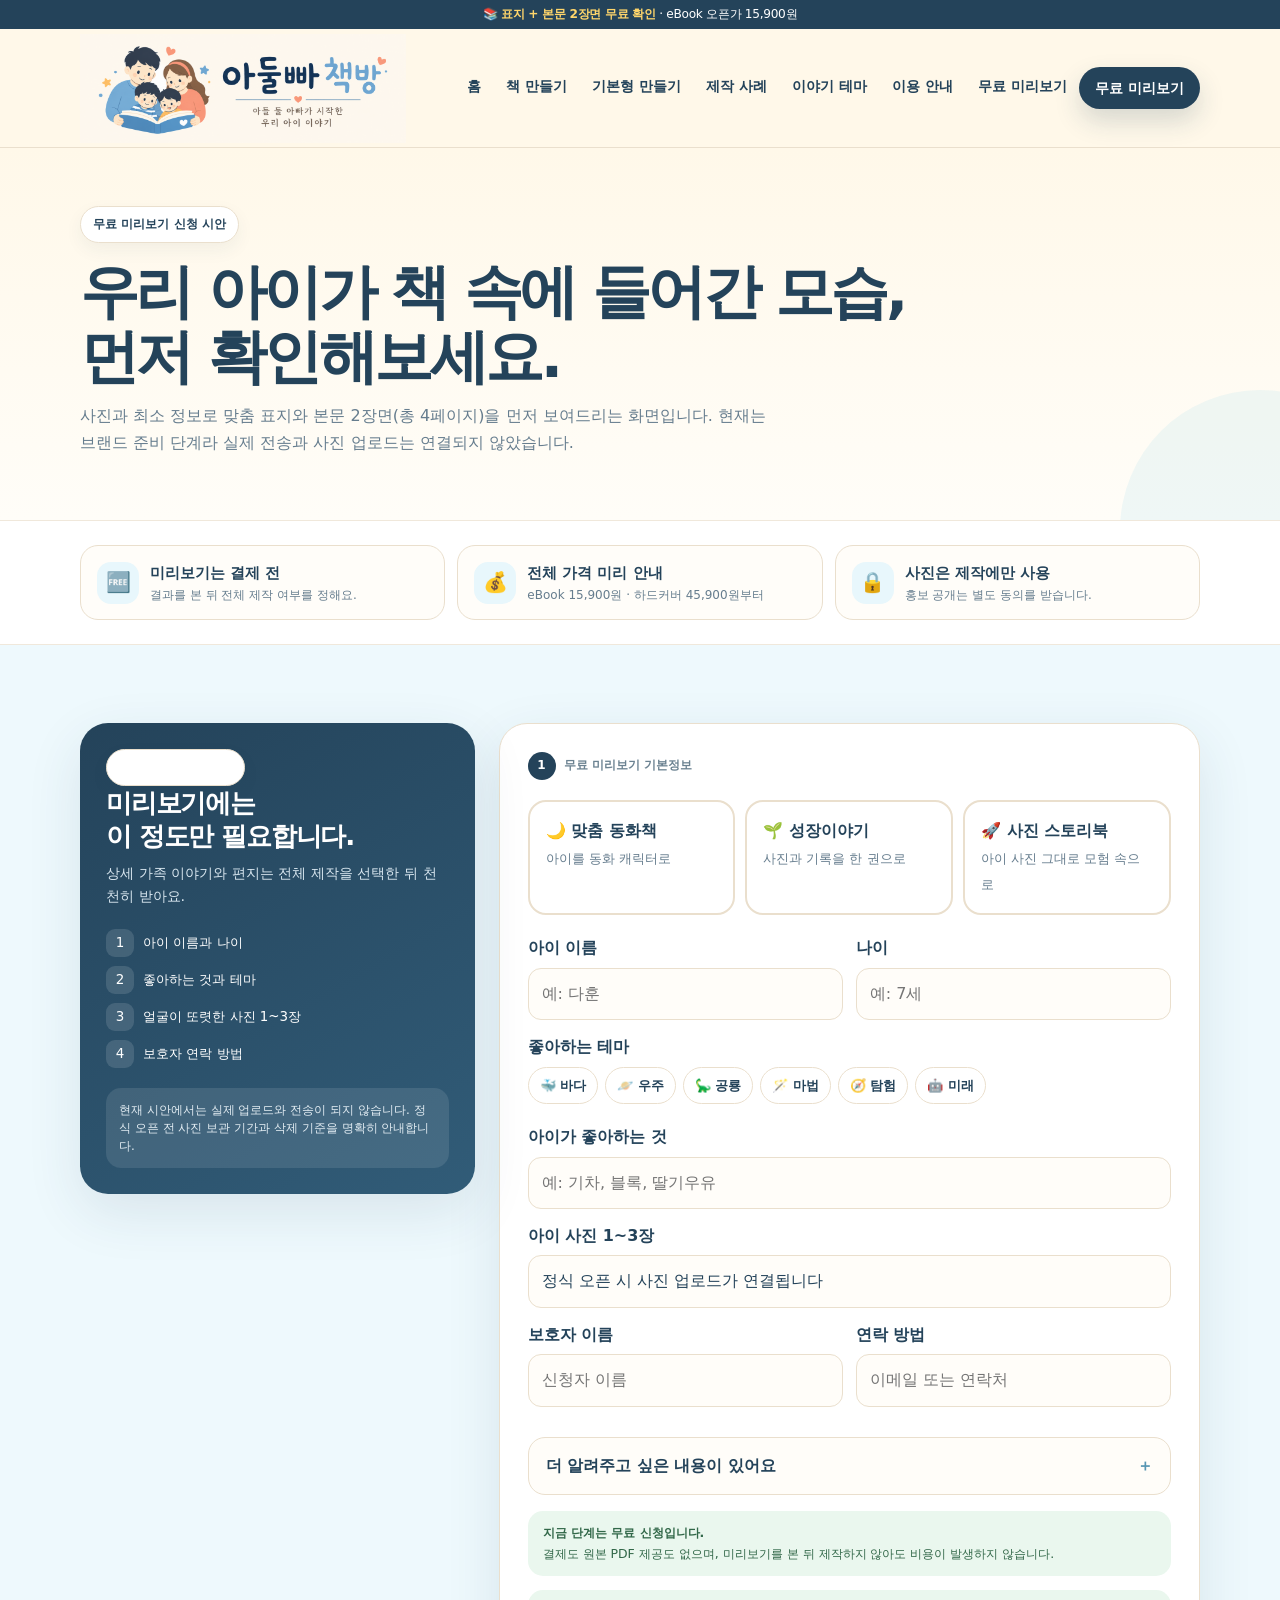
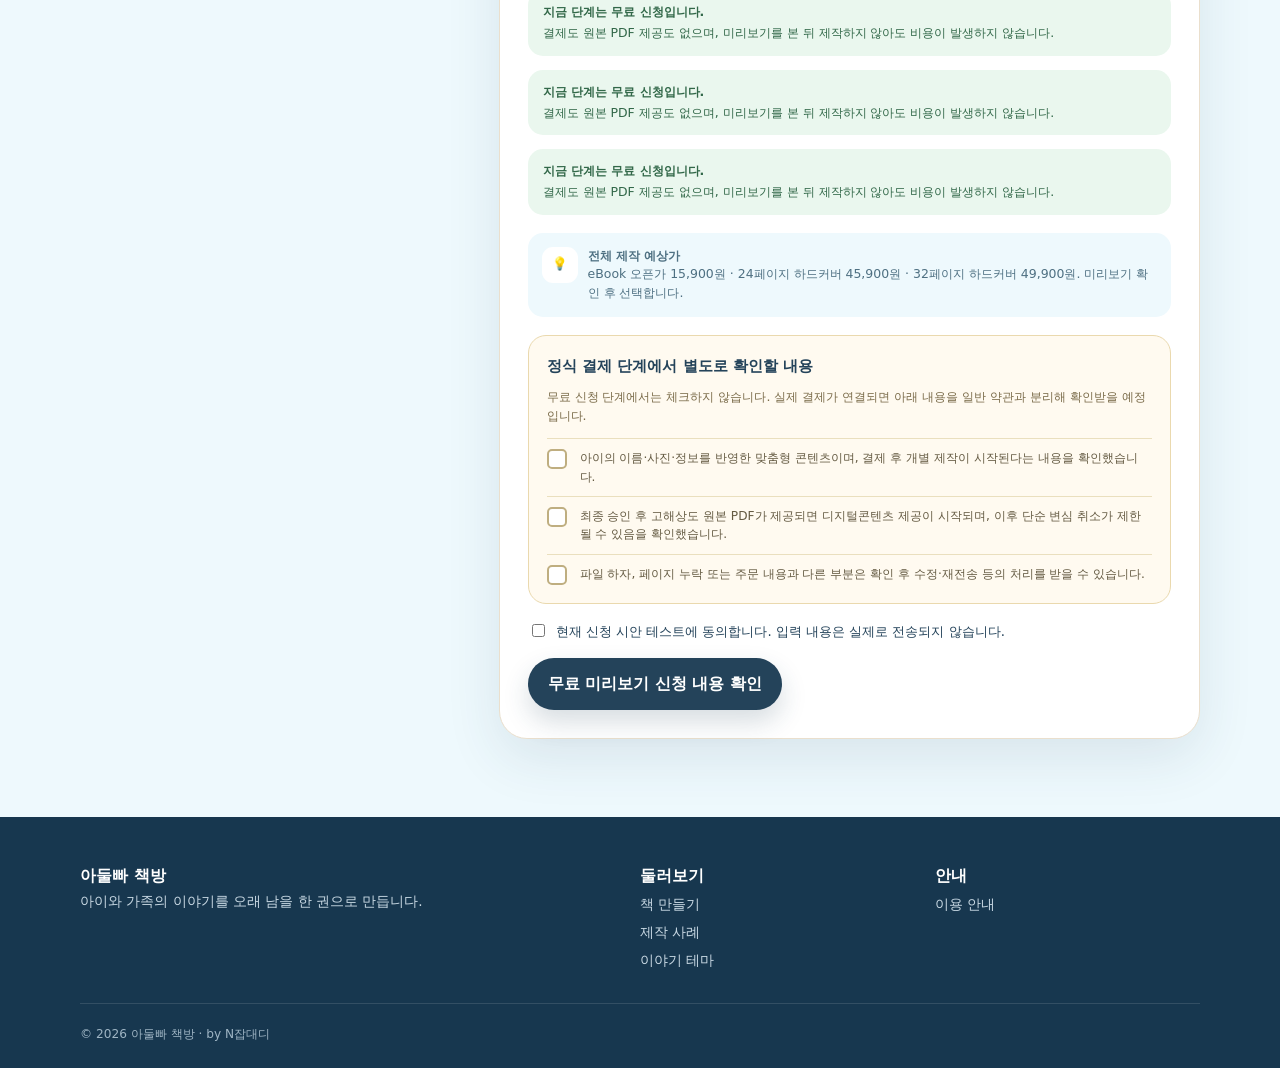
==== commit 726c4889: "Connect birthday template to homepage and navigation [site-v31]" ====
--- a/apply.html
+++ b/apply.html
@@ -1 +1 @@
-<!doctype html><html lang="ko"><head><meta charset="utf-8"><meta name="viewport" content="width=device-width,initial-scale=1"><title>무료 미리보기 신청 | 아둘빠 책방</title><link rel="stylesheet" href="styles.css?v=12"><link rel="stylesheet" href="image-fixes-v30.css?v=30"></head><body><div class="notice">📚 <b>표지 + 본문 2장면 무료 확인</b> · eBook 오픈가 15,900원</div><header><div class="container nav"><a class="brand brand-original" href="index.html" aria-label="아둘빠 책방 홈"><span class="brand-art" aria-hidden="true"></span><span class="brand-lettering" aria-hidden="true"></span></a><nav class="navlinks"><a href="index.html">홈</a><a href="products.html">책 만들기</a><a href="stories.html">제작 사례</a><a href="themes.html">이야기 테마</a><a href="guide.html">이용 안내</a><a href="apply.html?mode=preview">무료 미리보기</a></nav><a class="btn btn-primary btn-small" href="apply.html?mode=preview">무료 미리보기</a><button class="menu">☰</button></div></header><main><section class="page-hero"><div class="container"><span class="eyebrow">무료 미리보기 신청 시안</span><h1 class="sales-title"><span class="desktop-title">우리 아이가 책 속에 들어간 모습,<br>먼저 확인해보세요.</span><span class="mobile-title"><span>우리 아이가</span><span>책 속에 들어간 모습,</span><span>먼저 확인해보세요.</span></span></h1><p class="sales-copy">사진과 최소 정보로 맞춤 표지와 본문 2장면(총 4페이지)을 먼저 보여드리는 화면입니다. 현재는 브랜드 준비 단계라 실제 전송과 사진 업로드는 연결되지 않았습니다.</p></div></section><section class="trust-strip"><div class="container trust-grid"><div class="trust-item"><i>🆓</i><div><b>미리보기는 결제 전</b><span>결과를 본 뒤 전체 제작 여부를 정해요.</span></div></div><div class="trust-item"><i>💰</i><div><b>전체 가격 미리 안내</b><span>eBook 15,900원 · 하드커버 45,900원부터</span></div></div><div class="trust-item"><i>🔒</i><div><b>사진은 제작에만 사용</b><span>홍보 공개는 별도 동의를 받습니다.</span></div></div></div></section><section class="section blue"><div class="container preview-form-shell"><aside class="preview-side"><span class="eyebrow">약 2분이면 충분해요</span><h2>미리보기에는<br>이 정도만 필요합니다.</h2><p>상세 가족 이야기와 편지는 전체 제작을 선택한 뒤 천천히 받아요.</p><div class="preview-side-list"><div><i>1</i><span>아이 이름과 나이</span></div><div><i>2</i><span>좋아하는 것과 테마</span></div><div><i>3</i><span>얼굴이 또렷한 사진 1~3장</span></div><div><i>4</i><span>보호자 연락 방법</span></div></div><div class="privacy-mini">현재 시안에서는 실제 업로드와 전송이 되지 않습니다. 정식 오픈 전 사진 보관 기간과 삭제 기준을 명확히 안내합니다.</div></aside><form class="preview-form-card" id="bookForm"><div class="form-progress"><b>1</b><span>무료 미리보기 기본정보</span></div><div class="choice-grid"><label class="choice"><input type="radio" name="bookType" value="맞춤 동화책" required><strong>🌙 맞춤 동화책</strong><span>아이를 동화 캐릭터로</span></label><label class="choice"><input type="radio" name="bookType" value="성장이야기 책" required><strong>🌱 성장이야기</strong><span>사진과 기록을 한 권으로</span></label><label class="choice"><input type="radio" name="bookType" value="사진 주인공 스토리북" required><strong>🚀 사진 스토리북</strong><span>아이 사진 그대로 모험 속으로</span></label></div><div class="grid2"><div class="field"><label for="childName">아이 이름</label><input id="childName" name="childName" placeholder="예: 다훈" required></div><div class="field"><label for="age">나이</label><input id="age" name="age" placeholder="예: 7세" required></div></div><div class="field"><label>좋아하는 테마</label><div class="chips"><label class="chip"><input type="radio" name="theme" value="바다"><span>🐳 바다</span></label><label class="chip"><input type="radio" name="theme" value="우주"><span>🪐 우주</span></label><label class="chip"><input type="radio" name="theme" value="공룡"><span>🦕 공룡</span></label><label class="chip"><input type="radio" name="theme" value="마법"><span>🪄 마법</span></label><label class="chip"><input type="radio" name="theme" value="탐험"><span>🧭 탐험</span></label><label class="chip"><input type="radio" name="theme" value="미래"><span>🤖 미래</span></label></div></div><div class="field"><label for="likes">아이가 좋아하는 것</label><input id="likes" name="likes" placeholder="예: 기차, 블록, 딸기우유"></div><div class="field"><label for="photoMock">아이 사진 1~3장</label><input id="photoMock" type="text" value="정식 오픈 시 사진 업로드가 연결됩니다" disabled></div><div class="grid2"><div class="field"><label for="parent">보호자 이름</label><input id="parent" name="parent" placeholder="신청자 이름" required></div><div class="field"><label for="contact">연락 방법</label><input id="contact" name="contact" placeholder="이메일 또는 연락처" required></div></div><details class="optional-details"><summary>더 알려주고 싶은 내용이 있어요</summary><div class="optional-fields"><div class="field"><label for="personality">아이 성격</label><input id="personality" name="personality" placeholder="예: 호기심이 많고 동생을 잘 챙겨요"></div><div class="field"><label for="story">기억에 남는 에피소드</label><textarea id="story" name="story" placeholder="전체 제작 때 꼭 넣고 싶은 일이 있다면 적어주세요."></textarea></div><div class="field"><label for="message">아이에게 전하고 싶은 말</label><textarea id="message" name="message" placeholder="예: 언제나 너답게 용감하고 따뜻하게 자라렴."></textarea></div></div></details><div class="free-preview-safe"><b>지금 단계는 무료 신청입니다.</b>결제도 원본 PDF 제공도 없으며, 미리보기를 본 뒤 제작하지 않아도 비용이 발생하지 않습니다.</div><div class="free-preview-safe"><b>지금 단계는 무료 신청입니다.</b>결제도 원본 PDF 제공도 없으며, 미리보기를 본 뒤 제작하지 않아도 비용이 발생하지 않습니다.</div><div class="free-preview-safe"><b>지금 단계는 무료 신청입니다.</b>결제도 원본 PDF 제공도 없으며, 미리보기를 본 뒤 제작하지 않아도 비용이 발생하지 않습니다.</div><div class="free-preview-safe"><b>지금 단계는 무료 신청입니다.</b>결제도 원본 PDF 제공도 없으며, 미리보기를 본 뒤 제작하지 않아도 비용이 발생하지 않습니다.</div><div class="form-trust-note"><i>💡</i><div><b>전체 제작 예상가</b><br>eBook 오픈가 15,900원 · 24페이지 하드커버 45,900원 · 32페이지 하드커버 49,900원. 미리보기 확인 후 선택합니다.</div></div><div class="payment-consent-preview"><h3>정식 결제 단계에서 별도로 확인할 내용</h3><p>무료 신청 단계에서는 체크하지 않습니다. 실제 결제가 연결되면 아래 내용을 일반 약관과 분리해 확인받을 예정입니다.</p><div class="consent-preview-row"><i></i><span>아이의 이름·사진·정보를 반영한 맞춤형 콘텐츠이며, 결제 후 개별 제작이 시작된다는 내용을 확인했습니다.</span></div><div class="consent-preview-row"><i></i><span>최종 승인 후 고해상도 원본 PDF가 제공되면 디지털콘텐츠 제공이 시작되며, 이후 단순 변심 취소가 제한될 수 있음을 확인했습니다.</span></div><div class="consent-preview-row"><i></i><span>파일 하자, 페이지 누락 또는 주문 내용과 다른 부분은 확인 후 수정·재전송 등의 처리를 받을 수 있습니다.</span></div></div><label class="agree"><input type="checkbox" required><span>현재 신청 시안 테스트에 동의합니다. 입력 내용은 실제로 전송되지 않습니다.</span></label><button class="btn btn-primary" type="submit">무료 미리보기 신청 내용 확인</button><div class="result" id="result">신청 화면이 정상적으로 작동해요. 실제 사진 업로드와 접수는 다음 단계에서 연결합니다 😊</div></form></div></section></main><footer><div class="container"><div class="footer-grid"><div><strong>아둘빠 책방</strong><p>아이와 가족의 이야기를 오래 남을 한 권으로 만듭니다.</p></div><div><strong>둘러보기</strong><a href="products.html">책 만들기</a><a href="stories.html">제작 사례</a><a href="themes.html">이야기 테마</a></div><div><strong>안내</strong><a href="guide.html">이용 안내</a></div></div><div class="copy">© <span data-year></span> 아둘빠 책방 · by N잡대디</div></div></footer><script src="script.js?v=30"></script><div class="mobile-cta"><div class="mobile-cta-copy"><b>우리 아이 책, 먼저 확인해보세요</b><small>맞춤 표지 + 본문 2장면(총 4페이지) · 결제 전</small></div><a class="btn" href="#bookForm">신청서로 이동</a></div></body></html>+<!doctype html><html lang="ko"><head><meta charset="utf-8"><meta name="viewport" content="width=device-width,initial-scale=1"><title>무료 미리보기 신청 | 아둘빠 책방</title><link rel="stylesheet" href="styles.css?v=12"><link rel="stylesheet" href="image-fixes-v30.css?v=30"></head><body><div class="notice">📚 <b>표지 + 본문 2장면 무료 확인</b> · eBook 오픈가 15,900원</div><header><div class="container nav"><a class="brand brand-original" href="index.html" aria-label="아둘빠 책방 홈"><span class="brand-art" aria-hidden="true"></span><span class="brand-lettering" aria-hidden="true"></span></a><nav class="navlinks"><a href="index.html">홈</a><a href="products.html">책 만들기</a><a href="template.html">기본형 만들기</a><a href="stories.html">제작 사례</a><a href="themes.html">이야기 테마</a><a href="guide.html">이용 안내</a><a href="apply.html?mode=preview">무료 미리보기</a></nav><a class="btn btn-primary btn-small" href="apply.html?mode=preview">무료 미리보기</a><button class="menu">☰</button></div></header><main><section class="page-hero"><div class="container"><span class="eyebrow">무료 미리보기 신청 시안</span><h1 class="sales-title"><span class="desktop-title">우리 아이가 책 속에 들어간 모습,<br>먼저 확인해보세요.</span><span class="mobile-title"><span>우리 아이가</span><span>책 속에 들어간 모습,</span><span>먼저 확인해보세요.</span></span></h1><p class="sales-copy">사진과 최소 정보로 맞춤 표지와 본문 2장면(총 4페이지)을 먼저 보여드리는 화면입니다. 현재는 브랜드 준비 단계라 실제 전송과 사진 업로드는 연결되지 않았습니다.</p></div></section><section class="trust-strip"><div class="container trust-grid"><div class="trust-item"><i>🆓</i><div><b>미리보기는 결제 전</b><span>결과를 본 뒤 전체 제작 여부를 정해요.</span></div></div><div class="trust-item"><i>💰</i><div><b>전체 가격 미리 안내</b><span>eBook 15,900원 · 하드커버 45,900원부터</span></div></div><div class="trust-item"><i>🔒</i><div><b>사진은 제작에만 사용</b><span>홍보 공개는 별도 동의를 받습니다.</span></div></div></div></section><section class="section blue"><div class="container preview-form-shell"><aside class="preview-side"><span class="eyebrow">약 2분이면 충분해요</span><h2>미리보기에는<br>이 정도만 필요합니다.</h2><p>상세 가족 이야기와 편지는 전체 제작을 선택한 뒤 천천히 받아요.</p><div class="preview-side-list"><div><i>1</i><span>아이 이름과 나이</span></div><div><i>2</i><span>좋아하는 것과 테마</span></div><div><i>3</i><span>얼굴이 또렷한 사진 1~3장</span></div><div><i>4</i><span>보호자 연락 방법</span></div></div><div class="privacy-mini">현재 시안에서는 실제 업로드와 전송이 되지 않습니다. 정식 오픈 전 사진 보관 기간과 삭제 기준을 명확히 안내합니다.</div></aside><form class="preview-form-card" id="bookForm"><div class="form-progress"><b>1</b><span>무료 미리보기 기본정보</span></div><div class="choice-grid"><label class="choice"><input type="radio" name="bookType" value="맞춤 동화책" required><strong>🌙 맞춤 동화책</strong><span>아이를 동화 캐릭터로</span></label><label class="choice"><input type="radio" name="bookType" value="성장이야기 책" required><strong>🌱 성장이야기</strong><span>사진과 기록을 한 권으로</span></label><label class="choice"><input type="radio" name="bookType" value="사진 주인공 스토리북" required><strong>🚀 사진 스토리북</strong><span>아이 사진 그대로 모험 속으로</span></label></div><div class="grid2"><div class="field"><label for="childName">아이 이름</label><input id="childName" name="childName" placeholder="예: 다훈" required></div><div class="field"><label for="age">나이</label><input id="age" name="age" placeholder="예: 7세" required></div></div><div class="field"><label>좋아하는 테마</label><div class="chips"><label class="chip"><input type="radio" name="theme" value="바다"><span>🐳 바다</span></label><label class="chip"><input type="radio" name="theme" value="우주"><span>🪐 우주</span></label><label class="chip"><input type="radio" name="theme" value="공룡"><span>🦕 공룡</span></label><label class="chip"><input type="radio" name="theme" value="마법"><span>🪄 마법</span></label><label class="chip"><input type="radio" name="theme" value="탐험"><span>🧭 탐험</span></label><label class="chip"><input type="radio" name="theme" value="미래"><span>🤖 미래</span></label></div></div><div class="field"><label for="likes">아이가 좋아하는 것</label><input id="likes" name="likes" placeholder="예: 기차, 블록, 딸기우유"></div><div class="field"><label for="photoMock">아이 사진 1~3장</label><input id="photoMock" type="text" value="정식 오픈 시 사진 업로드가 연결됩니다" disabled></div><div class="grid2"><div class="field"><label for="parent">보호자 이름</label><input id="parent" name="parent" placeholder="신청자 이름" required></div><div class="field"><label for="contact">연락 방법</label><input id="contact" name="contact" placeholder="이메일 또는 연락처" required></div></div><details class="optional-details"><summary>더 알려주고 싶은 내용이 있어요</summary><div class="optional-fields"><div class="field"><label for="personality">아이 성격</label><input id="personality" name="personality" placeholder="예: 호기심이 많고 동생을 잘 챙겨요"></div><div class="field"><label for="story">기억에 남는 에피소드</label><textarea id="story" name="story" placeholder="전체 제작 때 꼭 넣고 싶은 일이 있다면 적어주세요."></textarea></div><div class="field"><label for="message">아이에게 전하고 싶은 말</label><textarea id="message" name="message" placeholder="예: 언제나 너답게 용감하고 따뜻하게 자라렴."></textarea></div></div></details><div class="free-preview-safe"><b>지금 단계는 무료 신청입니다.</b>결제도 원본 PDF 제공도 없으며, 미리보기를 본 뒤 제작하지 않아도 비용이 발생하지 않습니다.</div><div class="free-preview-safe"><b>지금 단계는 무료 신청입니다.</b>결제도 원본 PDF 제공도 없으며, 미리보기를 본 뒤 제작하지 않아도 비용이 발생하지 않습니다.</div><div class="free-preview-safe"><b>지금 단계는 무료 신청입니다.</b>결제도 원본 PDF 제공도 없으며, 미리보기를 본 뒤 제작하지 않아도 비용이 발생하지 않습니다.</div><div class="free-preview-safe"><b>지금 단계는 무료 신청입니다.</b>결제도 원본 PDF 제공도 없으며, 미리보기를 본 뒤 제작하지 않아도 비용이 발생하지 않습니다.</div><div class="form-trust-note"><i>💡</i><div><b>전체 제작 예상가</b><br>eBook 오픈가 15,900원 · 24페이지 하드커버 45,900원 · 32페이지 하드커버 49,900원. 미리보기 확인 후 선택합니다.</div></div><div class="payment-consent-preview"><h3>정식 결제 단계에서 별도로 확인할 내용</h3><p>무료 신청 단계에서는 체크하지 않습니다. 실제 결제가 연결되면 아래 내용을 일반 약관과 분리해 확인받을 예정입니다.</p><div class="consent-preview-row"><i></i><span>아이의 이름·사진·정보를 반영한 맞춤형 콘텐츠이며, 결제 후 개별 제작이 시작된다는 내용을 확인했습니다.</span></div><div class="consent-preview-row"><i></i><span>최종 승인 후 고해상도 원본 PDF가 제공되면 디지털콘텐츠 제공이 시작되며, 이후 단순 변심 취소가 제한될 수 있음을 확인했습니다.</span></div><div class="consent-preview-row"><i></i><span>파일 하자, 페이지 누락 또는 주문 내용과 다른 부분은 확인 후 수정·재전송 등의 처리를 받을 수 있습니다.</span></div></div><label class="agree"><input type="checkbox" required><span>현재 신청 시안 테스트에 동의합니다. 입력 내용은 실제로 전송되지 않습니다.</span></label><button class="btn btn-primary" type="submit">무료 미리보기 신청 내용 확인</button><div class="result" id="result">신청 화면이 정상적으로 작동해요. 실제 사진 업로드와 접수는 다음 단계에서 연결합니다 😊</div></form></div></section></main><footer><div class="container"><div class="footer-grid"><div><strong>아둘빠 책방</strong><p>아이와 가족의 이야기를 오래 남을 한 권으로 만듭니다.</p></div><div><strong>둘러보기</strong><a href="products.html">책 만들기</a><a href="stories.html">제작 사례</a><a href="themes.html">이야기 테마</a></div><div><strong>안내</strong><a href="guide.html">이용 안내</a></div></div><div class="copy">© <span data-year></span> 아둘빠 책방 · by N잡대디</div></div></footer><script src="script.js?v=30"></script><div class="mobile-cta"><div class="mobile-cta-copy"><b>우리 아이 책, 먼저 확인해보세요</b><small>맞춤 표지 + 본문 2장면(총 4페이지) · 결제 전</small></div><a class="btn" href="#bookForm">신청서로 이동</a></div></body></html>
